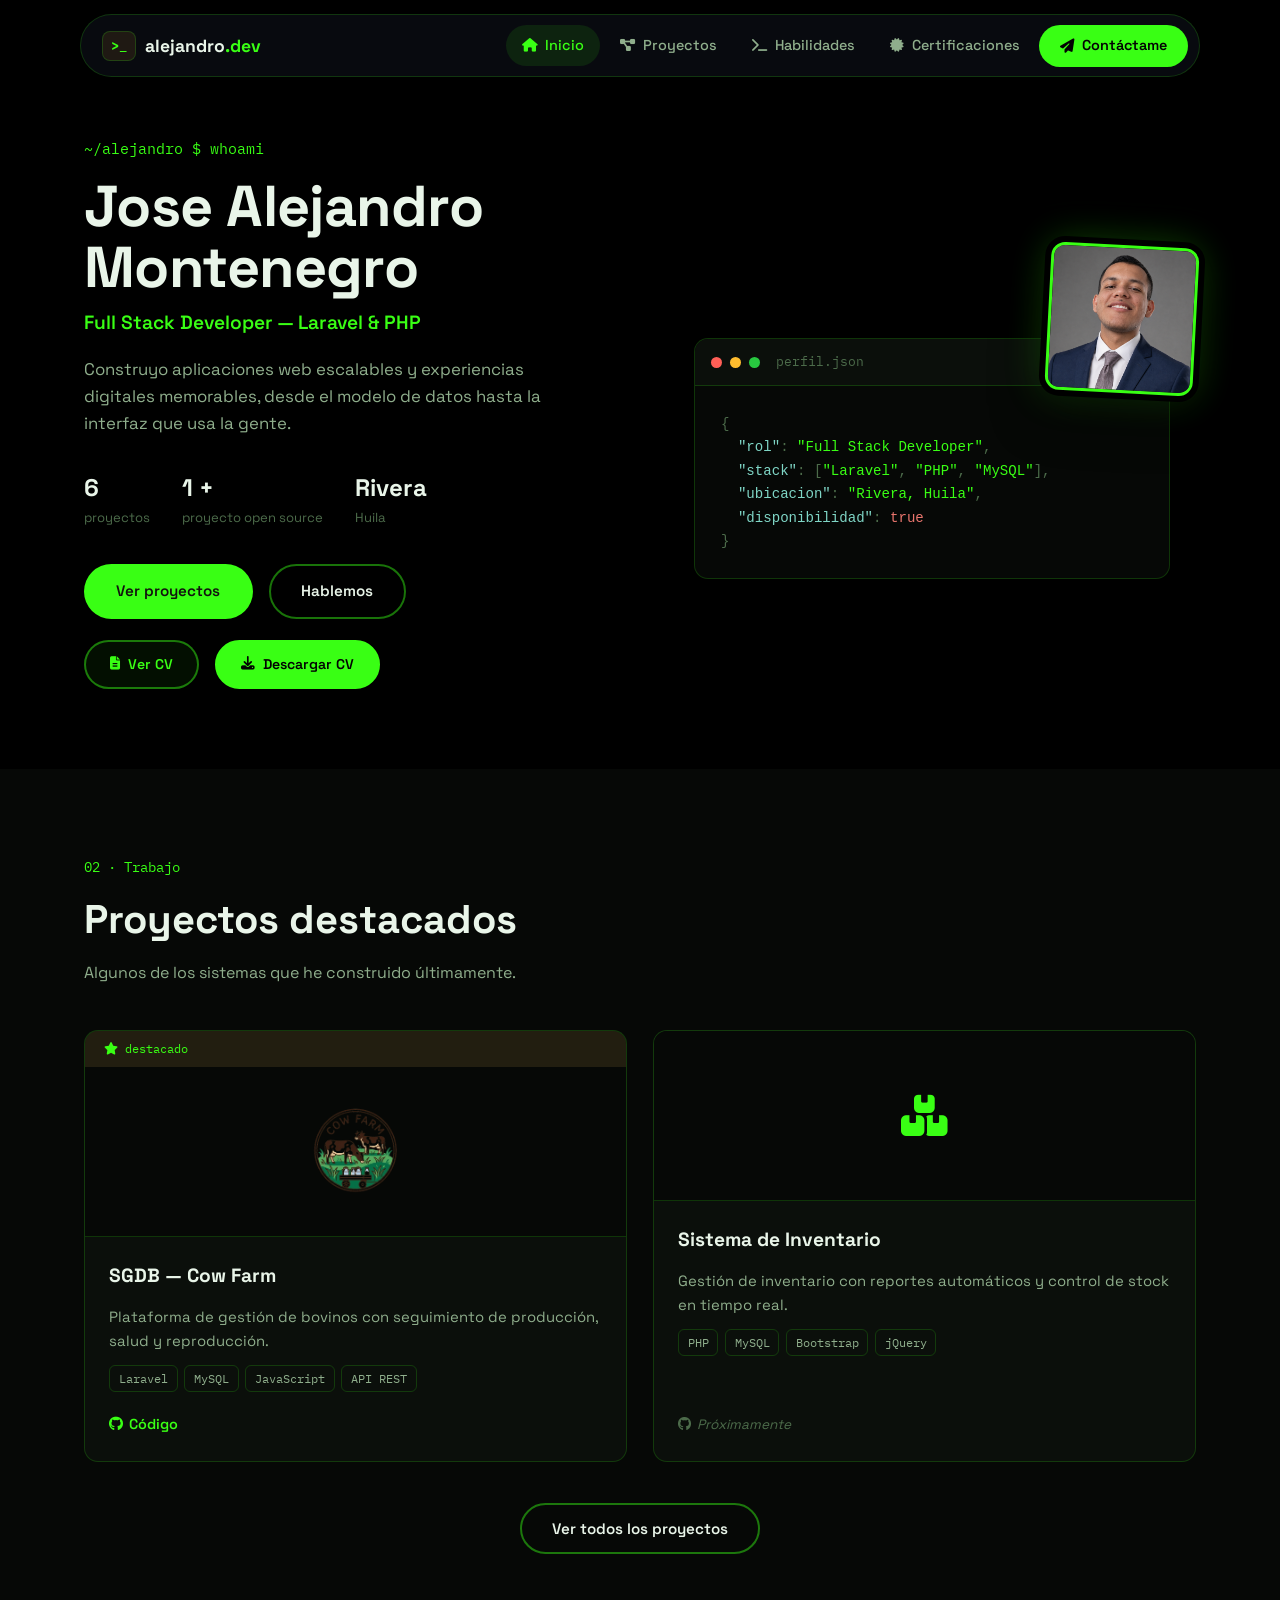
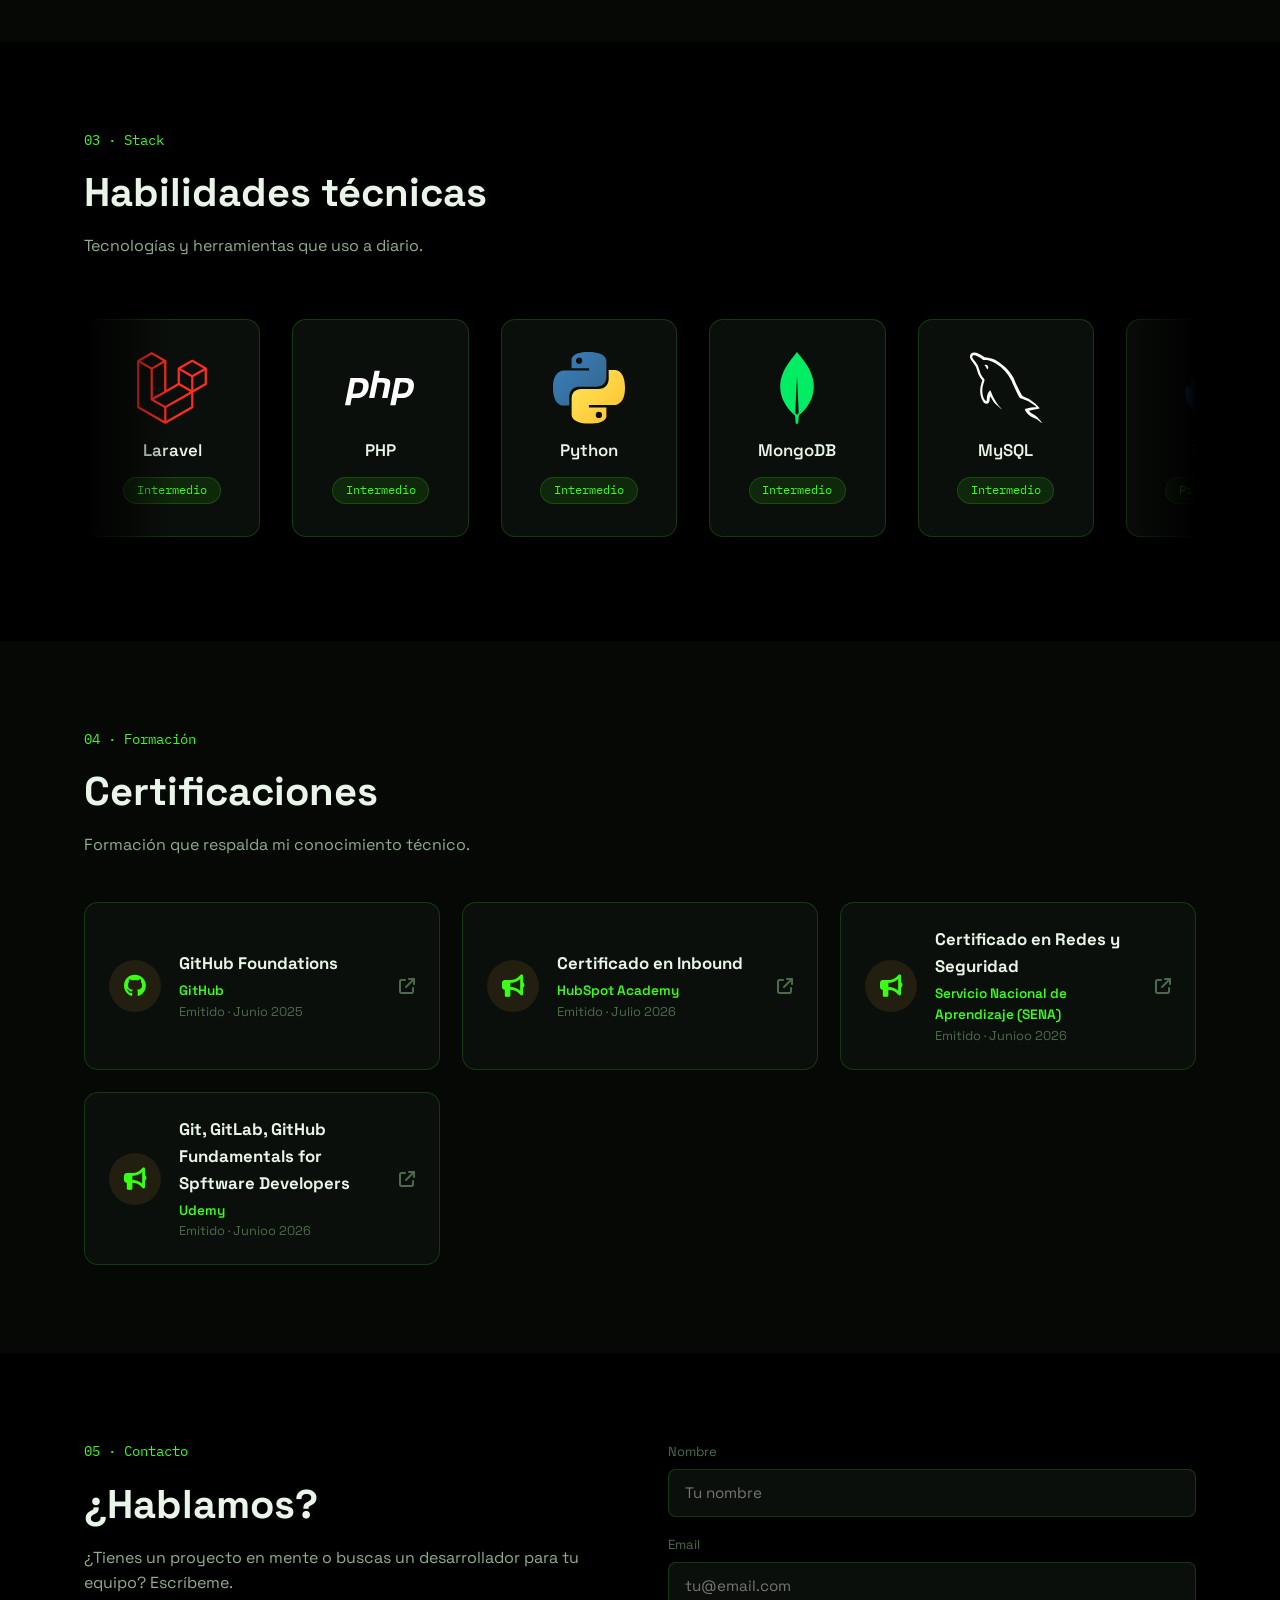
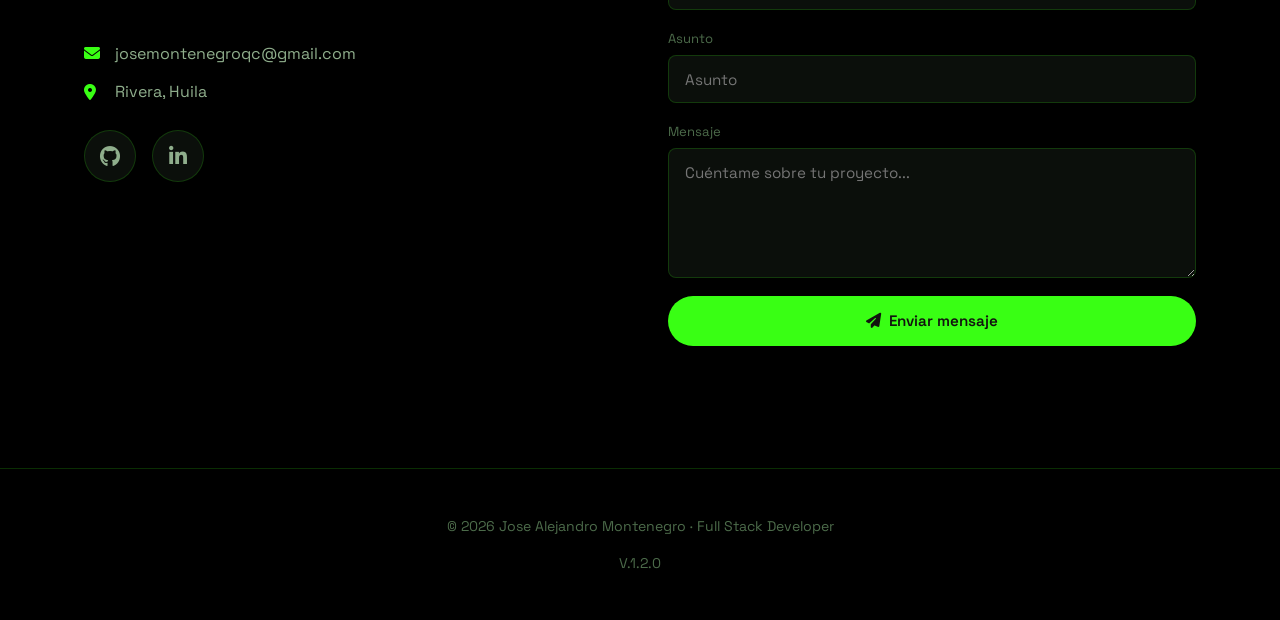
==== index.html @ 602c109e "feat: buttom for CV" ====
<!DOCTYPE html>
<html lang="es" data-theme="dark">
<head>
<meta charset="UTF-8" />
<meta name="viewport" content="width=device-width, initial-scale=1.0" />
<title>Jose Alejandro Montenegro - Full Stack Developer</title>
<meta name="description" content="Portafolio de Jose Alejandro Montenegro, desarrollador Full Stack especializado en Laravel y PHP." />
<link rel="preconnect" href="https://fonts.googleapis.com">
<link rel="preconnect" href="https://fonts.gstatic.com" crossorigin>
<link href="https://fonts.googleapis.com/css2?family=Space+Grotesk:wght@400;500;600;700&family=IBM+Plex+Mono:wght@400;500;600&display=swap" rel="stylesheet">
<link rel="stylesheet" href="https://cdnjs.cloudflare.com/ajax/libs/font-awesome/6.5.0/css/all.min.css" />
<link rel="stylesheet" href="style.css" />
<link rel="icon" type="image/svg+xml" href="data:image/svg+xml,%3Csvg xmlns='http://www.w3.org/2000/svg' width='24' height='24' viewBox='0 0 24 24' fill='none' stroke='%23138636' stroke-width='2' stroke-linecap='round' stroke-linejoin='round' class='icon icon-tabler icons-tabler-outline icon-tabler-terminal-2'%3E%3Cpath stroke='none' d='M0 0h24v24H0z' fill='none'/%3E%3Cpath d='M8 9l3 3l-3 3'/%3E%3Cpath d='M13 15l3 0'/%3E%3Cpath d='M3 6a2 2 0 0 1 2 -2h14a2 2 0 0 1 2 2v12a2 2 0 0 1 -2 2h-14a2 2 0 0 1 -2 -2l0 -12'/%3E%3C/svg%3E">
</head>
<body>

<a class="skip-link" href="#main">Saltar al contenido</a>

<!-- NAVBAR -->
<header class="site-header">
  <nav class="navbar" aria-label="Navegación principal">
    <a href="#hero" class="brand">
      <span class="brand-mark">&gt;_</span>
      <span class="brand-text">alejandro<span class="dot">.dev</span></span>
    </a>

    <ul class="nav-links" id="navLinks">
      <li><a href="#hero" class="nav-link active" data-nav><i class="fas fa-house nav-icon"></i><span>Inicio</span></a></li>
      <li><a href="#proyectos" class="nav-link" data-nav><i class="fas fa-diagram-project nav-icon"></i><span>Proyectos</span></a></li>
      <li><a href="#habilidades" class="nav-link" data-nav><i class="fas fa-terminal nav-icon"></i><span>Habilidades</span></a></li>
      <li><a href="#certificaciones" class="nav-link" data-nav><i class="fas fa-certificate nav-icon"></i><span>Certificaciones</span></a></li>
      <li><a href="#contacto" class="nav-cta" data-nav><i class="fas fa-paper-plane"></i> Contáctame</a></li>
    </ul>

    <button class="menu-toggle" id="menuToggle" aria-label="Abrir menú" aria-expanded="false" aria-controls="mobileMenu">
      <span></span><span></span><span></span>
    </button>
  </nav>
</header>

<div class="mobile-menu-overlay" id="mobileMenuOverlay" hidden></div>

<div class="mobile-menu" id="mobileMenu" hidden>
  <div class="mobile-menu-header">
    <a href="#hero" class="mobile-menu-brand">
      <span class="brand-mark">&gt;_</span>
      <span class="brand-text">alejandro<span class="dot">.dev</span></span>
    </a>
    <button class="mobile-menu-close" id="mobileMenuClose" aria-label="Cerrar menú">
      <i class="fas fa-xmark"></i>
    </button>
  </div>
  <ul>
    <li><a href="#hero" data-nav-mobile><i class="fas fa-house nav-icon"></i><span>Inicio</span></a></li>
    <li><a href="#proyectos" data-nav-mobile><i class="fas fa-diagram-project nav-icon"></i><span>Proyectos</span></a></li>
    <li><a href="#habilidades" data-nav-mobile><i class="fas fa-terminal nav-icon"></i><span>Habilidades</span></a></li>
    <li><a href="#certificaciones" data-nav-mobile><i class="fas fa-certificate nav-icon"></i><span>Certificaciones</span></a></li>
  </ul>
  <a href="#contacto" class="mobile-cta" data-nav-mobile><i class="fas fa-paper-plane"></i> Contáctame</a>
</div>

<main id="main">

  <!-- HERO -->
  <section id="hero" class="hero">
    <div class="container hero-grid">

      <div class="hero-copy">
        <p class="eyebrow">~/alejandro <span class="cursor">$</span> whoami</p>
        <h1>Jose Alejandro<br>Montenegro</h1>
        <p class="role">Full Stack Developer — Laravel &amp; PHP</p>
        <p class="bio">
          Construyo aplicaciones web escalables y experiencias digitales memorables,
          desde el modelo de datos hasta la interfaz que usa la gente.
        </p>

        <ul class="stat-list">
          <li><span class="stat-num">6</span><span class="stat-label">proyectos</span></li>
          <li><span class="stat-num">1 +</span><span class="stat-label">proyecto open source</span></li>
          <li><span class="stat-num">Rivera</span><span class="stat-label">Huila</span></li>
        </ul>

        <div class="hero-actions">
          <a href="#proyectos" class="btn btn-primary">Ver proyectos</a>
          <a href="#contacto" class="btn btn-outline">Hablemos</a>
        </div>

        <div class="cv-actions">
          <a href="Recursos/CV_Jose_Alejandro_Montenegro.docx" target="_blank" rel="noopener noreferrer" class="btn btn-cv">
            <i class="fas fa-file-lines"></i> Ver CV
          </a>
          <a href="Recursos/CV_Jose_Alejandro_Montenegro.pdf" download="Jose-Alejandro-Montenegro-CV.pdf" class="btn btn-cv btn-cv-solid">
            <i class="fas fa-download"></i> Descargar CV
          </a>
        </div>
      </div>

      <div class="hero-panel">
        <div class="hero-photo-card">
          <img src="img/Portafolio.png" alt="Foto de Jose Alejandro Montenegro" onerror="this.parentElement.classList.add('img-fallback')">
        </div>

        <div class="terminal-window">
          <div class="terminal-bar">
            <span class="dot dot-red"></span>
            <span class="dot dot-yellow"></span>
            <span class="dot dot-green"></span>
            <span class="terminal-title">perfil.json</span>
          </div>
          <div class="terminal-body">
            <pre class="terminal-code"><code><span class="tk-punct">{</span>
  <span class="tk-key">"rol"</span><span class="tk-punct">:</span> <span class="tk-str">"Full Stack Developer"</span><span class="tk-punct">,</span>
  <span class="tk-key">"stack"</span><span class="tk-punct">:</span> <span class="tk-punct">[</span><span class="tk-str">"Laravel"</span><span class="tk-punct">,</span> <span class="tk-str">"PHP"</span><span class="tk-punct">,</span> <span class="tk-str">"MySQL"</span><span class="tk-punct">]</span><span class="tk-punct">,</span>
  <span class="tk-key">"ubicacion"</span><span class="tk-punct">:</span> <span class="tk-str">"Rivera, Huila"</span><span class="tk-punct">,</span>
  <span class="tk-key">"disponibilidad"</span><span class="tk-punct">:</span> <span class="tk-bool">true</span>
<span class="tk-punct">}</span></code></pre>
          </div>
        </div>
      </div>

    </div>
  </section>

  <!-- PROYECTOS -->
  <section id="proyectos" class="section section-alt">
    <div class="container">
      <p class="section-eyebrow">02 · Trabajo</p>
      <h2 class="section-title">Proyectos destacados</h2>
      <p class="section-subtitle">Algunos de los sistemas que he construido últimamente.</p>

      <div class="projects-grid" id="projectsGrid">

        <article class="project-card featured">
          <div class="project-file-bar">
            <i class="fas fa-star"></i><span>destacado</span>
          </div>
          <div class="project-thumb">
            <img src="img/Logo_Cow_Farm_SGDB.png" alt="Logo de SGDB Cow Farm" onerror="this.parentElement.classList.add('img-fallback')">
          </div>
          <div class="project-body">
            <h3>SGDB — Cow Farm</h3>
            <p>Plataforma de gestión de bovinos con seguimiento de producción, salud y reproducción.</p>
            <ul class="tag-list">
              <li>Laravel</li><li>MySQL</li><li>JavaScript</li><li>API REST</li>
            </ul>
            <div class="project-links">
              <a href="https://github.com/JAMLizca/Cow-Farm-SGDB" target="_blank" rel="noopener noreferrer">
                <i class="fab fa-github"></i> Código
              </a>
            </div>
          </div>
        </article>

        <article class="project-card">
          <div class="project-thumb project-thumb-icon"><i class="fas fa-boxes-stacked"></i></div>
          <div class="project-body">
            <h3>Sistema de Inventario</h3>
            <p>Gestión de inventario con reportes automáticos y control de stock en tiempo real.</p>
            <ul class="tag-list">
              <li>PHP</li><li>MySQL</li><li>Bootstrap</li><li>jQuery</li>
            </ul>
            <div class="project-links">
              <span class="link-disabled" title="Próximamente"><i class="fab fa-github"></i> Próximamente</span>
            </div>
          </div>
        </article>
      </div>

      <div class="view-more-wrap">
        <button class="btn btn-outline" id="viewMoreBtn" type="button" aria-expanded="false" aria-controls="projectsGrid">
          Ver todos los proyectos
        </button>
      </div>
    </div>
  </section>

  <!-- HABILIDADES -->
  <section id="habilidades" class="section">
    <div class="container">
      <p class="section-eyebrow">03 · Stack</p>
      <h2 class="section-title">Habilidades técnicas</h2>
      <p class="section-subtitle">Tecnologías y herramientas que uso a diario.</p>

      <div class="skills-carousel-wrapper">
        <div class="skills-carousel" id="skillsCarousel">

          <!-- Laravel -->
          <div class="skill-item-large">
            <div class="skill-icon">
              <svg preserveAspectRatio="xMidYMid" viewBox="0 0 256 264"><path d="m255.9 59.6.1 1.1v56.6c0 1.4-.8 2.8-2 3.5l-47.6 27.4v54.2c0 1.4-.7 2.8-2 3.5l-99.1 57-.7.4-.3.1c-.7.2-1.4.2-2.1 0l-.4-.1-.6-.3L2 206c-1.3-.8-2.1-2.2-2.1-3.6V32.7l.1-1.1.2-.4.3-.6.2-.4.4-.5.4-.3c.2 0 .3-.2.5-.3L51.6.6c1.3-.8 2.9-.8 4.1 0L105.3 29c.2 0 .3.2.4.3l.5.3c0 .2.2.4.3.5l.3.4.3.6.1.4.2 1v106l41.2-23.7V60.7c0-.4 0-.7.2-1l.1-.4.3-.7.3-.3.3-.5.5-.3.4-.4 49.6-28.5c1.2-.7 2.8-.7 4 0L254 57l.5.4.4.3.4.5.2.3c.2.2.2.5.3.7l.2.3Zm-8.2 55.3v-47l-17.3 10-24 13.7v47l41.3-23.7Zm-49.5 85v-47l-23.6 13.5-67.2 38.4v47.5l90.8-52.3ZM8.2 39.9V200l90.9 52.3v-47.5l-47.5-26.9-.4-.4c-.2 0-.3-.1-.4-.3l-.4-.4-.3-.4-.2-.5-.2-.5v-.6l-.2-.5V63.6L25.6 49.8l-17.3-10Zm45.5-31L12.4 32.8l41.3 23.7 41.2-23.7L53.7 8.9ZM75 157.3l24-13.8V39.8l-17.3 10-24 13.8v103.6l17.3-10ZM202.3 36.9 161 60.7l41.3 23.8 41.3-23.8-41.3-23.8Zm-4.1 54.7-24-13.8-17.3-10v47l24 13.9 17.3 10v-47Zm-95 106 60.6-34.5 30.2-17.3-41.2-23.8-47.5 27.4L62 174.3l41.2 23.3Z" fill="#FF2D20"/></svg>
            </div>
            <span class="skill-name-large">Laravel</span>
            <span class="skill-level">Intermedio</span>
          </div>

          <!-- PHP -->
          <div class="skill-item-large">
            <div class="skill-icon">
              <svg viewBox="0 -1 100 50"><path fill="#fff" d="M7.579 10.123h14.204c4.169.035 7.19 1.237 9.063 3.604 1.873 2.367 2.491 5.6 1.855 9.699-.247 1.873-.795 3.71-1.643 5.512a16.385 16.385 0 01-3.392 4.876c-1.767 1.837-3.657 3.003-5.671 3.498a26.11 26.11 0 01-6.254.742h-6.36l-2.014 10.07H0l7.579-38.001m6.201 6.042l-3.18 15.9c.212.035.424.053.636.053h.742c3.392.035 6.219-.3 8.48-1.007 2.261-.742 3.781-3.321 4.558-7.738.636-3.71 0-5.848-1.908-6.413-1.873-.565-4.222-.83-7.049-.795-.424.035-.83.053-1.219.053h-1.113l.053-.053M41.093 0h7.314L46.34 10.123h6.572c3.604.071 6.289.813 8.056 2.226 1.802 1.413 2.332 4.099 1.59 8.056l-3.551 17.649h-7.42L54.979 21.2c.353-1.767.247-3.021-.318-3.763s-1.784-1.113-3.657-1.113l-5.883-.053-4.346 21.783h-7.314L41.093 0M70.412 10.123h14.204c4.169.035 7.19 1.237 9.063 3.604 1.873 2.367 2.491 5.6 1.855 9.699-.247 1.873-.795 3.71-1.643 5.512a16.385 16.385 0 01-3.392 4.876c-1.767 1.837-3.657 3.003-5.671 3.498a26.11 26.11 0 01-6.254.742h-6.36L70.2 48.124h-7.367l7.579-38.001m6.201 6.042l-3.18 15.9c.212.035.424.053.636.053h.742c3.392.035 6.219-.3 8.48-1.007 2.261-.742 3.781-3.321 4.558-7.738.636-3.71 0-5.848-1.908-6.413-1.873-.565-4.222-.83-7.049-.795-.424.035-.83.053-1.219.053H76.56l.053-.053"/></svg>
            </div>
            <span class="skill-name-large">PHP</span>
            <span class="skill-level">Intermedio</span>
          </div>

          <!-- Python -->
          <div class="skill-item-large">
            <div class="skill-icon">
              <svg fill="none" viewBox="16 16 32 32"><path fill="url(#python__a)" d="M31.885 16c-8.124 0-7.617 3.523-7.617 3.523l.01 3.65h7.752v1.095H21.197S16 23.678 16 31.876c0 8.196 4.537 7.906 4.537 7.906h2.708v-3.804s-.146-4.537 4.465-4.537h7.688s4.32.07 4.32-4.175v-7.019S40.374 16 31.885 16zm-4.275 2.454a1.394 1.394 0 1 1 0 2.79 1.393 1.393 0 0 1-1.395-1.395c0-.771.624-1.395 1.395-1.395z"/><path fill="url(#python__b)" d="M32.115 47.833c8.124 0 7.617-3.523 7.617-3.523l-.01-3.65H31.97v-1.095h10.832S48 40.155 48 31.958c0-8.197-4.537-7.906-4.537-7.906h-2.708v3.803s.146 4.537-4.465 4.537h-7.688s-4.32-.07-4.32 4.175v7.019s-.656 4.247 7.833 4.247zm4.275-2.454a1.393 1.393 0 0 1-1.395-1.395 1.394 1.394 0 1 1 1.395 1.395z"/><defs><linearGradient id="python__a" x1="19.075" x2="34.898" y1="18.782" y2="34.658" gradientUnits="userSpaceOnUse"><stop stop-color="#387EB8"/><stop offset="1" stop-color="#366994"/></linearGradient><linearGradient id="python__b" x1="28.809" x2="45.803" y1="28.882" y2="45.163" gradientUnits="userSpaceOnUse"><stop stop-color="#FFE052"/><stop offset="1" stop-color="#FFC331"/></linearGradient></defs></svg>
            </div>
            <span class="skill-name-large">Python</span>
            <span class="skill-level">Intermedio</span>
          </div>

          <!-- MongoDB -->
          <div class="skill-item-large">
            <div class="skill-icon">
              <svg fill="none" viewBox="0 0 120 257"><path fill="#00ED64" d="M82.323 28.55C71.537 15.795 62.249 2.84 60.35.15c-.2-.2-.5-.2-.7 0-1.897 2.69-11.185 15.645-21.971 28.4C-54.902 146.238 52.26 225.661 52.26 225.661l.9.597c.798 12.258 2.795 29.896 2.795 29.896h7.99s1.998-17.539 2.797-29.896l.899-.697c.1 0 107.263-79.323 14.68-197.01ZM59.95 223.867s-4.793-4.086-6.092-6.179v-.199l5.793-128.151c0-.4.6-.4.6 0l5.792 128.151v.199c-1.299 2.093-6.093 6.179-6.093 6.179Z"/></svg>
            </div>
            <span class="skill-name-large">MongoDB</span>
            <span class="skill-level">Intermedio</span>
          </div>

          <!-- MySQL -->
          <div class="skill-item-large">
            <div class="skill-icon">
              <svg preserveAspectRatio="xMidYMid" viewBox="0 0 256 252"><path fill="#FFF" d="M236 194c-14 0-25 1-34 5-3 1-7 1-7 4l3 6c2 3 5 8 9 11l11 8 21 10 11 9 6 4-3-6-5-5c-5-7-11-13-18-18-6-3-18-9-20-15h-1l12-3 18-3 8-2v-2l-9-10c-8-8-18-15-28-22l-18-8c-2-1-6-2-7-4l-7-13-15-30-8-20c-18-30-38-48-68-65-6-4-14-5-22-7l-13-1-8-6C34 5 8-9 1 9c-5 11 7 22 11 28l9 13 3 9c3 8 5 17 9 24l6 10c2 2 4 3 5 6-3 4-3 9-4 13-7 20-4 44 5 59 2 4 9 14 18 10 8-3 6-13 8-22l1-4 8 14c5 9 14 18 22 24 4 3 8 8 13 10l-4-4-9-10c-8-10-14-21-20-32l-7-17-3-6c-3 4-7 7-9 12-3 7-3 17-4 26h-1c-6-1-8-7-10-12-5-12-6-32-1-46 1-4 6-15 4-19-1-3-4-5-6-7l-7-12-10-30-9-13c-3-5-7-8-10-14-1-2-2-5 0-7l2-2c2-2 9 0 11 1 6 3 12 5 17 9l8 6h4c6 1 12 0 17 2 9 3 18 7 25 12 23 14 42 35 54 59 3 4 3 8 5 12l12 26c4 8 7 16 12 23 3 4 14 6 18 8l12 4 18 12c2 2 11 7 12 10Z"/><path fill="#FFF" d="m58 43-7 1 6 7 4 9v-1c3-1 4-4 4-8l-2-4-5-4Z"/></svg>
            </div>
            <span class="skill-name-large">MySQL</span>
            <span class="skill-level">Intermedio</span>
          </div>

          <!-- Docker -->
          <div class="skill-item-large">
            <div class="skill-icon">
              <svg viewBox="0 0 24 24" fill="#008fe2"><path d="M13.98 11.08h2.12a.19.19 0 0 0 .19-.19V9.01a.19.19 0 0 0-.19-.19h-2.12a.18.18 0 0 0-.18.18v1.9c0 .1.08.18.18.18m-2.95-5.43h2.12a.19.19 0 0 0 .18-.19V3.57a.19.19 0 0 0-.18-.18h-2.12a.18.18 0 0 0-.19.18v1.9c0 .1.09.18.19.18m0 2.71h2.12a.19.19 0 0 0 .18-.18V6.29a.19.19 0 0 0-.18-.18h-2.12a.18.18 0 0 0-.19.18v1.89c0 .1.09.18.19.18m-2.93 0h2.12a.19.19 0 0 0 .18-.18V6.29a.18.18 0 0 0-.18-.18H8.1a.18.18 0 0 0-.18.18v1.89c0 .1.08.18.18.18m-2.96 0h2.11a.19.19 0 0 0 .19-.18V6.29a.18.18 0 0 0-.19-.18H5.14a.19.19 0 0 0-.19.18v1.89c0 .1.08.18.19.18m5.89 2.72h2.12a.19.19 0 0 0 .18-.19V9.01a.19.19 0 0 0-.18-.19h-2.12a.18.18 0 0 0-.19.18v1.9c0 .1.09.18.19.18m-2.93 0h2.12a.18.18 0 0 0 .18-.19V9.01a.18.18 0 0 0-.18-.19H8.1a.18.18 0 0 0-.18.18v1.9c0 .1.08.18.18.18m-2.96 0h2.11a.18.18 0 0 0 .19-.19V9.01a.18.18 0 0 0-.18-.19H5.14a.19.19 0 0 0-.19.19v1.88c0 .1.08.19.19.19m-2.92 0h2.12a.18.18 0 0 0 .18-.19V9.01a.18.18 0 0 0-.18-.19H2.22a.18.18 0 0 0-.19.18v1.9c0 .1.08.18.19.18m21.54-1.19c-.06-.05-.67-.51-1.95-.51-.34 0-.68.03-1.01.09a3.77 3.77 0 0 0-1.72-2.57l-.34-.2-.23.33a4.6 4.6 0 0 0-.6 1.43c-.24.97-.1 1.88.4 2.66a4.7 4.7 0 0 1-1.75.42H.76a.75.75 0 0 0-.76.75 11.38 11.38 0 0 0 .7 4.06 6.03 6.03 0 0 0 2.4 3.12c1.18.73 3.1 1.14 5.28 1.14.98 0 1.96-.08 2.93-.26a12.25 12.25 0 0 0 3.82-1.4 10.5 10.5 0 0 0 2.61-2.13c1.25-1.42 2-3 2.55-4.4h.23c1.37 0 2.21-.55 2.68-1 .3-.3.55-.66.7-1.06l.1-.28Z"/></svg>
            </div>
            <span class="skill-name-large">Docker</span>
            <span class="skill-level">Principiante</span>
          </div>

          <!-- Git -->
          <div class="skill-item-large">
            <div class="skill-icon">
              <svg preserveAspectRatio="xMidYMid" viewBox="0 0 256 256"><path d="M251.17 116.6 139.4 4.82a16.49 16.49 0 0 0-23.31 0l-23.21 23.2 29.44 29.45a19.57 19.57 0 0 1 24.8 24.96l28.37 28.38a19.61 19.61 0 1 1-11.75 11.06L137.28 95.4v69.64a19.62 19.62 0 1 1-16.13-.57V94.2a19.61 19.61 0 0 1-10.65-25.73L81.46 39.44 4.83 116.08a16.49 16.49 0 0 0 0 23.32L116.6 251.17a16.49 16.49 0 0 0 23.32 0l111.25-111.25a16.5 16.5 0 0 0 0-23.33" fill="#DE4C36"/></svg>
            </div>
            <span class="skill-name-large">Git</span>
            <span class="skill-level">Intermedio</span>
          </div>

          <!-- React -->
          <div class="skill-item-large">
            <div class="skill-icon">
              <svg viewBox="0 0 569 512" xmlns:xlink="http://www.w3.org/1999/xlink"><g fill="none" fill-rule="evenodd"><g transform="translate(-227, -256)" fill="#58C4DC" fill-rule="nonzero"><g transform="translate(227, 256)"><path d="M285.5,201 C255.400481,201 231,225.400481 231,255.5 C231,285.599519 255.400481,310 285.5,310 C315.599519,310 340,285.599519 340,255.5 C340,225.400481 315.599519,201 285.5,201" id="react_dark__Path"/><path d="M568.959856,255.99437 C568.959856,213.207656 529.337802,175.68144 466.251623,150.985214 C467.094645,145.423543 467.85738,139.922107 468.399323,134.521063 C474.631631,73.0415145 459.808523,28.6686204 426.709856,9.5541429 C389.677085,-11.8291748 337.36955,3.69129898 284.479928,46.0162134 C231.590306,3.69129898 179.282771,-11.8291748 142.25,9.5541429 C109.151333,28.6686204 94.3382249,73.0415145 100.560533,134.521063 C101.102476,139.922107 101.845139,145.443621 102.708233,151.02537 C97.4493791,153.033193 92.2908847,155.161486 87.3331099,157.39017 C31.0111824,182.708821 0,217.765415 0,255.99437 C0,298.781084 39.6220545,336.307301 102.708233,361.003527 C101.845139,366.565197 101.102476,372.066633 100.560533,377.467678 C94.3382249,438.947226 109.151333,483.32012 142.25,502.434597 C153.629683,508.887578 166.52439,512.186771 179.603923,511.991836 C210.956328,511.991836 247.567589,495.487529 284.479928,465.972527 C321.372196,495.487529 358.003528,511.991836 389.396077,511.991836 C402.475265,512.183856 415.36922,508.884856 426.75,502.434597 C459.848667,483.32012 474.661775,438.947226 468.439467,377.467678 C467.897524,372.066633 467.134789,366.565197 466.291767,361.003527 C529.377946,336.347457 569,298.761006 569,255.99437 M389.155214,27.1025182 C397.565154,26.899606 405.877839,28.9368502 413.241569,33.0055186 C436.223966,46.2772304 446.540955,82.2775015 441.522965,131.770345 C441.181741,135.143488 440.780302,138.556788 440.298575,141.990165 C414.066922,134.08804 387.205771,128.452154 360.010724,125.144528 C343.525021,103.224055 325.192524,82.7564475 305.214266,63.9661533 C336.586743,39.7116483 366.032313,27.1025182 389.135142,27.1025182 M378.356498,310.205598 C368.204912,327.830733 357.150626,344.919965 345.237759,361.405091 C325.045049,363.479997 304.758818,364.51205 284.459856,364.497299 C264.167589,364.51136 243.888075,363.479308 223.702025,361.405091 C211.820914,344.919381 200.80007,327.83006 190.683646,310.205598 C180.532593,292.629285 171.306974,274.534187 163.044553,255.99437 C171.306974,237.454554 180.532593,219.359455 190.683646,201.783142 C200.784121,184.229367 211.770999,167.201087 223.601665,150.764353 C243.824636,148.63809 264.145559,147.579168 284.479928,147.591877 C304.772146,147.579725 325.051559,148.611772 345.237759,150.68404 C357.109048,167.14607 368.136094,184.201112 378.27621,201.783142 C388.419418,219.363718 397.644825,237.458403 405.915303,255.99437 C397.644825,274.530337 388.419418,292.625022 378.27621,310.205598 M419.724813,290.127366 C426.09516,307.503536 431.324985,325.277083 435.380944,343.334682 C417.779633,348.823635 399.836793,353.149774 381.668372,356.285142 C388.573127,345.871232 395.263781,335.035679 401.740334,323.778483 C408.143291,312.655143 414.144807,301.431411 419.805101,290.207679 M246.363271,390.377981 C258.848032,391.140954 271.593728,391.582675 284.5,391.582675 C297.406272,391.582675 310.232256,391.140954 322.737089,390.377981 C310.880643,404.583418 298.10766,417.997563 284.5,430.534446 C270.921643,417.999548 258.18192,404.585125 246.363271,390.377981 Z M187.311556,356.244986 C169.137286,353.123646 151.187726,348.810918 133.578912,343.334682 C137.618549,325.305649 142.828222,307.559058 149.174827,290.207679 C154.754833,301.431411 160.736278,312.655143 167.239594,323.778483 C173.74291,334.901824 180.467017,345.864539 187.311556,356.285142 M149.174827,221.760984 C142.850954,204.473938 137.654787,186.794745 133.619056,168.834762 C151.18418,163.352378 169.085653,159.013101 187.211197,155.844146 C180.346585,166.224592 173.622478,176.986525 167.139234,188.210257 C160.65599,199.433989 154.734761,210.517173 149.074467,221.760984 M322.616657,121.590681 C310.131896,120.827708 297.3862,120.385987 284.379568,120.385987 C271.479987,120.385987 258.767744,120.787552 246.242839,121.590681 C258.061488,107.383537 270.801211,93.9691137 284.379568,81.4342157 C297.99241,93.9658277 310.765727,107.380324 322.616657,121.590681 Z M401.70019,188.210257 C395.196875,176.939676 388.472767,166.09743 381.527868,155.68352 C399.744224,158.819049 417.734224,163.151949 435.380944,168.654058 C431.331963,186.680673 426.122466,204.426664 419.785029,221.781062 C414.205023,210.55733 408.203506,199.333598 401.720262,188.230335 M127.517179,131.790423 C122.438973,82.3176579 132.816178,46.2973086 155.778503,33.0255968 C163.144699,28.9632474 171.455651,26.9264282 179.864858,27.1225964 C202.967687,27.1225964 232.413257,39.7317265 263.785734,63.9862316 C243.794133,82.7898734 225.448298,103.270812 208.949132,125.204763 C181.761691,128.528025 154.90355,134.14313 128.661281,141.990165 C128.199626,138.556788 127.778115,135.163566 127.456963,131.790423 M98.4529773,182.106474 C101.54406,180.767925 104.695358,179.429376 107.906872,178.090828 C114.220532,204.735668 122.781793,230.7969 133.498624,255.99437 C122.761529,281.241316 114.193296,307.357063 107.8868,334.058539 C56.7434387,313.076786 27.0971497,284.003505 27.0971497,255.99437 C27.0971497,229.450947 53.1907013,202.526037 98.4529773,182.106474 Z M155.778503,478.963143 C132.816178,465.691432 122.438973,429.671082 127.517179,380.198317 C127.838331,376.825174 128.259842,373.431953 128.721497,369.978497 C154.953686,377.878517 181.814655,383.514365 209.009348,386.824134 C225.500295,408.752719 243.832321,429.233234 263.805806,448.042665 C220.069,481.834331 180.105722,492.97775 155.838719,478.963143 M441.502893,380.198317 C446.520883,429.691161 436.203894,465.691432 413.221497,478.963143 C388.974566,493.017906 348.991216,481.834331 305.274481,448.042665 C325.241364,429.232737 343.566681,408.752215 360.050868,386.824134 C387.245915,383.516508 414.107066,377.880622 440.338719,369.978497 C440.820446,373.431953 441.221885,376.825174 441.563109,380.198317 M461.193488,334.018382 C454.869166,307.332523 446.294494,281.231049 435.561592,255.99437 C446.289797,230.744081 454.857778,204.629101 461.173416,177.930202 C512.216417,198.911955 541.942994,227.985236 541.942994,255.99437 C541.942994,284.003505 512.296705,313.076786 461.153344,334.058539" id="react_dark__Shape"/></g></g></g></svg>
            </div>
            <span class="skill-name-large">React</span>
            <span class="skill-level">Intermedio</span>
          </div>

          <!-- GitHub -->
          <div class="skill-item-large">
            <div class="skill-icon">
              <svg viewBox="0 0 1024 1024" fill="none"><path fill-rule="evenodd" clip-rule="evenodd" d="M8 0C3.58 0 0 3.58 0 8C0 11.54 2.29 14.53 5.47 15.59C5.87 15.66 6.02 15.42 6.02 15.21C6.02 15.02 6.01 14.39 6.01 13.72C4 14.09 3.48 13.23 3.32 12.78C3.23 12.55 2.84 11.84 2.5 11.65C2.22 11.5 1.82 11.13 2.49 11.12C3.12 11.11 3.57 11.7 3.72 11.94C4.44 13.15 5.59 12.81 6.05 12.6C6.12 12.08 6.33 11.73 6.56 11.53C4.78 11.33 2.92 10.64 2.92 7.58C2.92 6.71 3.23 5.99 3.74 5.43C3.66 5.23 3.38 4.41 3.82 3.31C3.82 3.31 4.49 3.1 6.02 4.13C6.66 3.95 7.34 3.86 8.02 3.86C8.7 3.86 9.38 3.95 10.02 4.13C11.55 3.09 12.22 3.31 12.22 3.31C12.66 4.41 12.38 5.23 12.3 5.43C12.81 5.99 13.12 6.7 13.12 7.58C13.12 10.65 11.25 11.33 9.47 11.53C9.76 11.78 10.01 12.26 10.01 13.01C10.01 14.08 10 14.94 10 15.21C10 15.42 10.15 15.67 10.55 15.59C13.71 14.53 16 11.53 16 8C16 3.58 12.42 0 8 0Z" transform="scale(64)" fill="#ffff"/></svg>
            </div>
            <span class="skill-name-large">GitHub</span>
            <span class="skill-level">Intermedio</span>
          </div>

          <!-- Vim -->
          <div class="skill-item-large">
            <div class="skill-icon">
              <svg preserveAspectRatio="xMidYMid" viewBox="0 0 256 257"><path d="M128.3 2 1.9 127.9l126.4 126.5L254 127.9 128.3 1.9" fill="#019833"/><path d="M128.3 13.5V3L2.8 127.9h10.7L128.3 13.5" fill="#66FE98"/><path d="M128.3 13.5V3l125.8 125h-11.6L128.3 13.5" fill="#45FE02"/><path d="M128.3 242.8v11.8L2.8 127.9h10.7l114.8 115" fill="#017D17"/><path d="M128.3 242.8v11.8L254 127.9h-11.6L128.3 243" fill="#005D04"/><path d="M65.2 230.6H41l-9.5-9.3V44.5h-7.5l-6.5-6.4V18.3l6.7-7.2h85l7.7 7.6v18.8l-6.3 7.7H104V105l60.5-59.8h-3.4l-7-7.6V17.8l7-6.4h85.8l6.8 6.8V37L65.2 230.6"/><path d="M128.3 256.3 0 128 128.3 0 256 128 128.3 256.2ZM3.9 128l124.4 124.5L252 128 128.3 4 3.9 128Z"/><path d="m108 22.7 3.9-2.4-4-4H26.3L22 20.5v15.7l4.6 4.6 2.2-4.6-2.9-2.9v-11l2.2-2h77.2l2.8 2.4" fill="#FEFEFE"/><path d="M41.5 35.8v184.4l2.5 2.4-2 4-5.5-5.4V40.6l5-4.8" fill="#FEFEFE"/><path d="m28.2 35.8-1.6 5h9.9l5.7-5h-14" fill="gray"/><path d="m166.5 35.9-3.4-2.4v-10l3.6-3.6H242l3 3.9 4-3.2-4.2-4h-81.1l-4 4.1v15.9l4.2 3.8m-65.6 76.4-7.9 19.1 89-89.3-.5-10.8-80.6 81" fill="#FEFEFE"/><path d="m107.9 22.7 4-2.4v15.5l-4.6 4.6h-8.7l-.2 76.4-7.9 19v-100h14.7l2.7-2.2v-11M244.8 22.7l4.3-2.1v14.1L62.4 226.6H42l2-3.8h15.7l185-191.4v-8.7M179 35.8l-4.5 4.6H164l2.6-4.5 12.4-.1" fill="gray"/><path d="m166 19.8-3 2.9v10.6l2.6 2.5H179v10.3L90.5 136v-100h14.7l3-3V22.2l-2.7-2.2H28l-2.5 2.6v11L28 36h13.5v184l2.5 2.6h15.3L244.8 31v-8.4l-2.9-3h-76" fill="#CCC"/><path d="M59.5 223H44l-2.7-2.8V36.4H28l-2.7-2.7V22.5l2.7-2.7h77.5l3 2.3v11l-3.2 3.1H90.8v99l88-89.2V36h-13.3l-2.7-2.6V22.6l3-3H242l3 3v8.7L59.5 222.9Zm-15.3-.6h15.1L244.6 31v-8.2l-2.8-2.8h-75.7l-2.8 2.8v10.4l2.4 2.4h13.5v10.6l-89 90.3V35.7h15l2.8-2.9V22.3l-2.6-2H28.2l-2.4 2.4v10.8l2.4 2.4h13.6V220l2.4 2.4Z" fill="gray"/><path d="m134.6 143.8-.4.2-3.6 3-.2.5-3.6 10c-.1.3 0 .6.2.9l2.7 2.7c.2.2.4.3.6.2h11c.3 0 .5 0 .7-.2l2.9-2.9.2-.4 3-10.5c.1-.3 0-.6-.2-.9l-2.3-2.3a.8.8 0 0 0-.6-.3h-10.4Zm-20.3 28.4c-.3 0-.6.3-.7.6l-1.3 5.4a.8.8 0 0 0 .8 1h6.5l-16.2 46.2a.8.8 0 0 0 .8 1.1h23.5c.4 0 .7-.2.8-.5l1.6-5a.8.8 0 0 0-.8-1H124l16-46.7a.8.8 0 0 0-.8-1.1H114.3Zm74.8.1c-.2 0-.3.2-.5.3l-4.8 5.5H176l-5.2-5.3a.8.8 0 0 0-.6-.3h-18.6c-.3 0-.7.2-.8.5l-1.7 5.2a.8.8 0 0 0 .8 1h5L139.4 225a.8.8 0 0 0 .8 1.1H160c.3 0 .6-.2.7-.5l1.6-4.5a.8.8 0 0 0-.8-1H158l9.9-31.2h17.9L174.5 225a.8.8 0 0 0 .8 1h19c.4 0 .7-.2.8-.5l1.8-4a.8.8 0 0 0-.8-1.2h-3.5l10-31.6h17L208.3 225a.8.8 0 0 0 .8 1h21c.4 0 .7-.2.8-.5l1.7-4.4a.8.8 0 0 0-.8-1.2h-4.1l12.6-41-.1-.8-4-5.3a.8.8 0 0 0-.6-.3h-15c-.3 0-.5 0-.6.3l-4.8 5.1H207l-5-5.3a.8.8 0 0 0-.5-.3H189Z" fill="#CCC"/><path d="M128.4 162.5c.5.5 1.2.8 1.9.8h11c.8 0 1.5-.3 2-.8l3-3c.3-.3.5-.7.6-1.1l3.1-10.6c.3-1 0-2-.7-2.7l-2.4-2.5c-.5-.5-1.2-.8-2-.7h-10.7c-.5.1-1 .3-1.3.6l-3.6 3.1c-.4.4-.6.8-.8 1.2l-3.6 10c-.3 1 0 2.2.7 3l2.8 2.7Zm16.1-16.7 1.6 1.5-2.8 9.7-2.4 2.4h-10.1l-2-2 3.3-9 3-2.6h9.4ZM241.6 177l-3.9-5.3c-.6-.8-1.4-1.2-2.2-1.2h-15c-.8 0-1.5.3-2 .9l-4.2 4.6h-6.6l-4.3-4.7c-.6-.6-1.3-1-2-1h-12.5l-.2.1c-.6.1-1.1.5-1.5 1l-4.3 4.8h-6.1l-4.6-4.8c-.5-.5-1.3-.8-2-.9h-18.6c-1.2 0-2.2.8-2.6 1.9l-1.7 5.1a2.8 2.8 0 0 0 2.6 3.7h2.3l-14.7 43.1a2.8 2.8 0 0 0 2.7 3.7H160c1.1 0 2.2-.7 2.6-1.9l1.5-4.4a2.8 2.8 0 0 0-2.6-3.7h-.8l8.6-27.2h13.8l-10.5 33.6a2.8 2.8 0 0 0 2.7 3.6h19.1c1.1 0 2.1-.7 2.5-1.7l1.8-4.1a2.8 2.8 0 0 0-2.6-3.9h-.8l8.8-27.7h13l-10.7 33.8a2.8 2.8 0 0 0 2.6 3.6h21c1.2 0 2.2-.7 2.6-1.8l1.7-4.5a2.8 2.8 0 0 0-2.6-3.7h-1.5l11.9-38.5c.2-.9 0-1.9-.5-2.6ZM225 221.8h5.2l-.9 2.2h-18.6l11.7-37.4h-21L190 222.3h4.4l-.8 1.8h-16.8l11.6-37.2h-22l-11 35h4.5l-.7 2.2h-17.4l15.8-46.8h-6.1l1-2.8h17.2l5.4 5.6h9.5l5.2-5.8h11l5.2 5.6h10l5-5.4h14l3.2 4.3-13.3 43ZM130.1 218.1a3 3 0 0 0-.8-.1h-2.6l15.1-44.1a2.8 2.8 0 0 0-2.6-3.7H113.9c-1 .3-1.9 1-2.2 2.1l-1.3 5.5a2.8 2.8 0 0 0 2.7 3.4h3.7l-15.2 43.6a2.8 2.8 0 0 0 2.6 3.7h23.5c1.2 0 2.3-.8 2.7-2l1.5-5c.5-1.4-.3-3-1.8-3.4Zm-24.3 6.5 16.5-47.3h-7.8l.8-3.2h22.3L121.2 222h6.6l-.9 2.7h-21.1Z"/></svg>
            </div>
            <span class="skill-name-large">Vim</span>
            <span class="skill-level">Intermedio</span>
          </div>

          <!-- Linux -->
          <div class="skill-item-large">
            <div class="skill-icon">
              <svg viewBox="0 0 24 24" fill="#FFC107"><path d="M12 2c-1.1 0-2 .9-2 2v1.17C7.16 6.08 5 8.79 5 12c0 1.85.72 3.53 1.89 4.79L5.5 19.5l1.5 1 1.28-2.14C9.36 19.09 10.65 19.5 12 19.5s2.64-.41 3.72-1.14L17 20.5l1.5-1-1.39-2.71C18.28 15.53 19 13.85 19 12c0-3.21-2.16-5.92-5-6.83V4c0-1.1-.9-2-2-2m-2 8a1 1 0 0 1 1 1 1 1 0 0 1-1 1 1 1 0 0 1-1-1 1 1 0 0 1 1-1m4 0a1 1 0 0 1 1 1 1 1 0 0 1-1 1 1 1 0 0 1-1-1 1 1 0 0 1 1-1m-6.5 4.5c1 .83 2.24 1.34 3.5 1.46V17a1 1 0 0 1-1-1v-1a1 1 0 0 1 1-1h2a1 1 0 0 1 1 1v1a1 1 0 0 1-1 1v.96c1.26-.12 2.5-.63 3.5-1.46A5.98 5.98 0 0 0 12 17a5.98 5.98 0 0 0-4.5-1.5Z"/></svg>
            </div>
            <span class="skill-name-large">Linux</span>
            <span class="skill-level">Intermedio-Avanzado</span>
          </div>

          <!-- Repetición para scroll infinito -->
          <div class="skill-item-large">
            <div class="skill-icon">
              <svg preserveAspectRatio="xMidYMid" viewBox="0 0 256 264"><path d="m255.9 59.6.1 1.1v56.6c0 1.4-.8 2.8-2 3.5l-47.6 27.4v54.2c0 1.4-.7 2.8-2 3.5l-99.1 57-.7.4-.3.1c-.7.2-1.4.2-2.1 0l-.4-.1-.6-.3L2 206c-1.3-.8-2.1-2.2-2.1-3.6V32.7l.1-1.1.2-.4.3-.6.2-.4.4-.5.4-.3c.2 0 .3-.2.5-.3L51.6.6c1.3-.8 2.9-.8 4.1 0L105.3 29c.2 0 .3.2.4.3l.5.3c0 .2.2.4.3.5l.3.4.3.6.1.4.2 1v106l41.2-23.7V60.7c0-.4 0-.7.2-1l.1-.4.3-.7.3-.3.3-.5.5-.3.4-.4 49.6-28.5c1.2-.7 2.8-.7 4 0L254 57l.5.4.4.3.4.5.2.3c.2.2.2.5.3.7l.2.3Zm-8.2 55.3v-47l-17.3 10-24 13.7v47l41.3-23.7Zm-49.5 85v-47l-23.6 13.5-67.2 38.4v47.5l90.8-52.3ZM8.2 39.9V200l90.9 52.3v-47.5l-47.5-26.9-.4-.4c-.2 0-.3-.1-.4-.3l-.4-.4-.3-.4-.2-.5-.2-.5v-.6l-.2-.5V63.6L25.6 49.8l-17.3-10Zm45.5-31L12.4 32.8l41.3 23.7 41.2-23.7L53.7 8.9ZM75 157.3l24-13.8V39.8l-17.3 10-24 13.8v103.6l17.3-10ZM202.3 36.9 161 60.7l41.3 23.8 41.3-23.8-41.3-23.8Zm-4.1 54.7-24-13.8-17.3-10v47l24 13.9 17.3 10v-47Zm-95 106 60.6-34.5 30.2-17.3-41.2-23.8-47.5 27.4L62 174.3l41.2 23.3Z" fill="#FF2D20"/></svg>
            </div>
            <span class="skill-name-large">Laravel</span>
            <span class="skill-level">Intermedio</span>
          </div>

          <!-- Repetición PHP -->
          <div class="skill-item-large">
            <div class="skill-icon">
              <svg viewBox="0 -1 100 50"><path fill="#fff" d="M7.579 10.123h14.204c4.169.035 7.19 1.237 9.063 3.604 1.873 2.367 2.491 5.6 1.855 9.699-.247 1.873-.795 3.71-1.643 5.512a16.385 16.385 0 01-3.392 4.876c-1.767 1.837-3.657 3.003-5.671 3.498a26.11 26.11 0 01-6.254.742h-6.36l-2.014 10.07H0l7.579-38.001m6.201 6.042l-3.18 15.9c.212.035.424.053.636.053h.742c3.392.035 6.219-.3 8.48-1.007 2.261-.742 3.781-3.321 4.558-7.738.636-3.71 0-5.848-1.908-6.413-1.873-.565-4.222-.83-7.049-.795-.424.035-.83.053-1.219.053h-1.113l.053-.053M41.093 0h7.314L46.34 10.123h6.572c3.604.071 6.289.813 8.056 2.226 1.802 1.413 2.332 4.099 1.59 8.056l-3.551 17.649h-7.42L54.979 21.2c.353-1.767.247-3.021-.318-3.763s-1.784-1.113-3.657-1.113l-5.883-.053-4.346 21.783h-7.314L41.093 0M70.412 10.123h14.204c4.169.035 7.19 1.237 9.063 3.604 1.873 2.367 2.491 5.6 1.855 9.699-.247 1.873-.795 3.71-1.643 5.512a16.385 16.385 0 01-3.392 4.876c-1.767 1.837-3.657 3.003-5.671 3.498a26.11 26.11 0 01-6.254.742h-6.36L70.2 48.124h-7.367l7.579-38.001m6.201 6.042l-3.18 15.9c.212.035.424.053.636.053h.742c3.392.035 6.219-.3 8.48-1.007 2.261-.742 3.781-3.321 4.558-7.738.636-3.71 0-5.848-1.908-6.413-1.873-.565-4.222-.83-7.049-.795-.424.035-.83.053-1.219.053H76.56l.053-.053"/></svg>
            </div>
            <span class="skill-name-large">PHP</span>
            <span class="skill-level">Intermedio</span>
          </div>

          <!-- Repetición Python -->
          <div class="skill-item-large">
            <div class="skill-icon">
              <svg fill="none" viewBox="16 16 32 32"><path fill="url(#python__a2)" d="M31.885 16c-8.124 0-7.617 3.523-7.617 3.523l.01 3.65h7.752v1.095H21.197S16 23.678 16 31.876c0 8.196 4.537 7.906 4.537 7.906h2.708v-3.804s-.146-4.537 4.465-4.537h7.688s4.32.07 4.32-4.175v-7.019S40.374 16 31.885 16zm-4.275 2.454a1.394 1.394 0 1 1 0 2.79 1.393 1.393 0 0 1-1.395-1.395c0-.771.624-1.395 1.395-1.395z"/><path fill="url(#python__b2)" d="M32.115 47.833c8.124 0 7.617-3.523 7.617-3.523l-.01-3.65H31.97v-1.095h10.832S48 40.155 48 31.958c0-8.197-4.537-7.906-4.537-7.906h-2.708v3.803s.146 4.537-4.465 4.537h-7.688s-4.32-.07-4.32 4.175v7.019s-.656 4.247 7.833 4.247zm4.275-2.454a1.393 1.393 0 0 1-1.395-1.395 1.394 1.394 0 1 1 1.395 1.395z"/><defs><linearGradient id="python__a2" x1="19.075" x2="34.898" y1="18.782" y2="34.658" gradientUnits="userSpaceOnUse"><stop stop-color="#387EB8"/><stop offset="1" stop-color="#366994"/></linearGradient><linearGradient id="python__b2" x1="28.809" x2="45.803" y1="28.882" y2="45.163" gradientUnits="userSpaceOnUse"><stop stop-color="#FFE052"/><stop offset="1" stop-color="#FFC331"/></linearGradient></defs></svg>
            </div>
            <span class="skill-name-large">Python</span>
            <span class="skill-level">Intermedio</span>
          </div>

        </div>
      </div>
    </div>
  </section>

  <!-- CERTIFICACIONES -->
  <section id="certificaciones" class="section section-alt">
    <div class="container">
      <p class="section-eyebrow">04 · Formación</p>
      <h2 class="section-title">Certificaciones</h2>
      <p class="section-subtitle">Formación que respalda mi conocimiento técnico.</p>

      <div class="certs-grid">
        <a class="cert-card" href="https://www.credly.com/badges/6b66834c-1a74-4e07-ac6c-4d7de6fb1025/linked_in_profile" target="_blank" rel="noopener noreferrer">
          <div class="cert-icon"><i class="fab fa-github"></i></div>
          <div class="cert-body">
            <h3>GitHub Foundations</h3>
            <p class="cert-issuer">GitHub</p>
            <p class="cert-date">Emitido · Junio 2025</p>
          </div>
          <i class="fas fa-arrow-up-right-from-square cert-go"></i>
        </a>

        <a class="cert-card" href="https://app.hubspot.com/academy/achievements/y5kd686k/es/1/jose-alejandro-montenegro-lizcano/inbound-nuevo" target="_blank" rel="noopener noreferrer">
          <div class="cert-icon"><i class="fas fa-bullhorn"></i></div>
          <div class="cert-body">
            <h3>Certificado en Inbound</h3>
            <p class="cert-issuer">HubSpot Academy</p>
            <p class="cert-date">Emitido · Julio 2026</p>
          </div>
          <i class="fas fa-arrow-up-right-from-square cert-go"></i>
        </a>

         <a class="cert-card" href="#">
          <div class="cert-icon"><i class="fas fa-bullhorn"></i></div>
          <div class="cert-body">
            <h3>Certificado en Redes y Seguridad</h3>
            <p class="cert-issuer">Servicio Nacional de Aprendizaje (SENA)</p>
            <p class="cert-date">Emitido · Junioo 2026</p>
          </div>
          <i class="fas fa-arrow-up-right-from-square cert-go"></i>
        </a>

         <a class="cert-card" href="https://www.udemy.com/certificate/UC-84ca2a08-0891-45fc-b915-3175a019e7f7/">
          <div class="cert-icon"><i class="fas fa-bullhorn"></i></div>
          <div class="cert-body">
            <h3>Git, GitLab, GitHub Fundamentals for Spftware Developers</h3>
            <p class="cert-issuer">Udemy</p>
            <p class="cert-date">Emitido · Junioo 2026</p>
          </div>
          <i class="fas fa-arrow-up-right-from-square cert-go"></i>
        </a>
      </div>
    </div>
  </section>

  <!-- CONTACTO -->
  <section id="contacto" class="section">
    <div class="container contact-grid">
      <div class="contact-info">
        <p class="section-eyebrow">05 · Contacto</p>
        <h2 class="section-title">¿Hablamos?</h2>
        <p class="section-subtitle">
          ¿Tienes un proyecto en mente o buscas un desarrollador para tu equipo? Escríbeme.
        </p>

        <ul class="contact-details">
          <li><i class="fas fa-envelope"></i> josemontenegroqc@gmail.com</li>
          <li><i class="fas fa-map-marker-alt"></i>Rivera, Huila</li>
        </ul>

        <div class="contact-social">
          <a href="https://github.com/JAMLizca" target="_blank" rel="noopener noreferrer" aria-label="GitHub"><i class="fab fa-github"></i></a>
          <a href="https://www.linkedin.com/in/jose-alejandro-montenegro-77485631a" target="_blank" rel="noopener noreferrer" aria-label="LinkedIn"><i class="fab fa-linkedin-in"></i></a>
        </div>
      </div>

      <form class="contact-form" id="contactForm" novalidate>
        <div class="field">
          <label for="name">Nombre</label>
          <input id="name" name="name" type="text" placeholder="Tu nombre" required />
        </div>
        <div class="field">
          <label for="email">Email</label>
          <input id="email" name="email" type="email" placeholder="tu@email.com" required />
        </div>
        <div class="field">
          <label for="subject">Asunto</label>
          <input id="subject" name="subject" type="text" placeholder="Asunto" />
        </div>
        <div class="field">
          <label for="message">Mensaje</label>
          <textarea id="message" name="message" placeholder="Cuéntame sobre tu proyecto..." required></textarea>
        </div>
        <button type="submit" class="btn btn-primary btn-block">
          <i class="fas fa-paper-plane"></i> Enviar mensaje
        </button>
        <p class="form-note" id="formNote" role="status" aria-live="polite"></p>
      </form>
    </div>
  </section>

</main>

<footer class="site-footer">
  <div class="container">
    <p>© <span id="year"></span> Jose Alejandro Montenegro · Full Stack Developer</p>
    <p>V.1.2.0</p>
  </div>
</footer>

<script src="script.js"></script>
</body>
</html>
---- style.css ----
*, *::before, *::after { box-sizing: border-box; }
html { scroll-behavior: smooth; }

:root{
  --bg:            #000000;
  --bg-raised:     #060806;
  --bg-card:       #0B0F0B;
  --bg-card-hover: #101710;

  --accent:        #39FF14;
  --accent-dim:    #1FA80C;
  --accent-glow:   rgba(57,255,20,.32);

  --text:          #E9F5E9;
  --text-muted:    #8FAE8C;
  --text-faint:    #4C6B4A;

  --border:        rgba(57,255,20,.18);
  --border-strong: rgba(57,255,20,.45);

  --radius-s: 8px;
  --radius-m: 14px;
  --radius-l: 22px;

  --font-display: 'Space Grotesk', system-ui, sans-serif;
  --font-mono: 'IBM Plex Mono', 'SFMono-Regular', Menlo, monospace;

  --ease: cubic-bezier(.22,.9,.32,1);
}

@media (prefers-reduced-motion: reduce){
  *{ animation-duration: .001ms !important; animation-iteration-count: 1 !important; transition-duration: .001ms !important; scroll-behavior: auto !important; }
}

body{
  margin:0;
  background: var(--bg);
  color: var(--text);
  font-family: var(--font-display);
  line-height: 1.6;
  -webkit-font-smoothing: antialiased;
}

img{ max-width:100%; display:block; }

a{ color: inherit; text-decoration:none; }

.container{
  max-width: 1160px;
  margin: 0 auto;
  padding: 0 1.5rem;
}

.skip-link{
  position:absolute; left:-999px; top:0;
  background:var(--accent); color:#0B0E14; padding:.75rem 1.25rem;
  border-radius: 0 0 var(--radius-s) 0; z-index:2000; font-weight:600;
}
.skip-link:focus{ left:0; }

:focus-visible{
  outline: 2px solid var(--accent);
  outline-offset: 3px;
  border-radius: 4px;
}

::selection{ background: var(--accent); color:#0B0E14; }

::-webkit-scrollbar{ width:10px; }
::-webkit-scrollbar-track{ background:var(--bg); }
::-webkit-scrollbar-thumb{ background:var(--accent-dim); border-radius:10px; }

/* BUTTONS */
.btn{
  display:inline-flex; align-items:center; justify-content:center; gap:.5rem;
  padding: .85rem 1.9rem;
  border-radius: 50px;
  font-family: var(--font-display);
  font-weight: 600;
  font-size: .95rem;
  border: 2px solid transparent;
  cursor:pointer;
  transition: transform .25s var(--ease), box-shadow .25s var(--ease), background .25s var(--ease), color .25s var(--ease), border-color .25s var(--ease);
}
.btn-primary{
  background: var(--accent);
  color: #12130F;
}
.btn-primary:hover{ transform: translateY(-2px); box-shadow: 0 10px 30px var(--accent-glow); }

.btn-outline{
  background: transparent;
  border-color: var(--border-strong);
  color: var(--text);
}
.btn-outline:hover{
  border-color: var(--accent);
  color: var(--accent);
  transform: translateY(-2px);
}
.btn-block{ width:100%; }

/* CV buttons */
.cv-actions{
  display:flex;
  gap: 1rem;
  flex-wrap: wrap;
  margin-top: 1.3rem;
}
.btn-cv{
  padding: .7rem 1.5rem;
  font-size: .88rem;
  border-radius: 50px;
  border: 2px solid var(--border-strong);
  background: rgba(57,255,20,.06);
  color: var(--accent);
}
.btn-cv i{ font-size: .85rem; }
.btn-cv:hover{
  background: rgba(57,255,20,.12);
  border-color: var(--accent);
  transform: translateY(-2px);
  box-shadow: 0 8px 26px var(--accent-glow);
}
.btn-cv-solid{
  background: var(--accent);
  color: #030303;
  border-color: var(--accent);
}
.btn-cv-solid:hover{
  background: var(--accent-dim);
  border-color: var(--accent-dim);
  box-shadow: 0 10px 32px var(--accent-glow);
}

@media (max-width: 900px){
  .cv-actions{ justify-content:center; }
}

/* HEADER / NAV */
.site-header{
  position: fixed;
  top: 14px; left: 50%; transform: translateX(-50%);
  width: min(1120px, calc(100% - 24px));
  z-index: 1000;
}
.navbar{
  display:flex; align-items:center; justify-content:space-between;
  gap: 1rem;
  background: rgba(11,14,20,.78);
  backdrop-filter: blur(16px);
  border: 1px solid var(--border);
  border-radius: 50px;
  padding: .6rem .7rem .6rem 1.3rem;
  box-shadow: 0 16px 40px rgba(0,0,0,.35);
}

.brand{ display:flex; align-items:center; gap:.6rem; font-weight:700; font-size:1.1rem; }
.brand-mark{
  font-family: var(--font-mono);
  color: var(--accent);
  background: rgba(232,163,61,.1);
  border: 1px solid var(--border);
  padding: .2rem .5rem;
  border-radius: 8px;
  font-size: .85rem;
}
.brand-text .dot{ color: var(--accent); }

.nav-links{
  display:flex; align-items:center; gap:.2rem;
  list-style:none; margin:0; padding:0;
}
.nav-link{
  display:flex; align-items:center; gap:.5rem;
  padding: .55rem 1rem;
  border-radius: 50px;
  font-size: .9rem;
  color: var(--text-muted);
  font-weight:500;
  transition: color .2s ease, background .2s ease;
}
.nav-link:hover{ color: var(--text); background: rgba(255,255,255,.04); }
.nav-link.active{ color: var(--accent); background: rgba(57,255,20,.1); }
.nav-icon{ font-size: .85rem; }

.nav-cta{
  display:flex; align-items:center; gap:.5rem;
  background: var(--accent);
  color: #030303;
  padding: .6rem 1.3rem;
  border-radius: 50px;
  font-weight: 600;
  font-size: .9rem;
  transition: transform .2s ease, box-shadow .2s ease;
}
.nav-cta:hover{ transform: translateY(-2px); box-shadow: 0 8px 24px var(--accent-glow); }

.menu-toggle{
  display:none;
  width: 42px; height: 42px;
  border-radius: 50%;
  border: 1px solid var(--border);
  background: transparent;
  cursor:pointer;
  flex-direction:column; align-items:center; justify-content:center; gap:4px;
}
.menu-toggle span{
  width:18px; height:2px; background: var(--text); border-radius:2px;
  transition: transform .25s ease, opacity .25s ease;
}
.menu-toggle[aria-expanded="true"] span:nth-child(1){ transform: translateY(6px) rotate(45deg); }
.menu-toggle[aria-expanded="true"] span:nth-child(2){ opacity:0; }
.menu-toggle[aria-expanded="true"] span:nth-child(3){ transform: translateY(-6px) rotate(-45deg); }

.mobile-menu-overlay{
  position: fixed; inset: 0;
  background: rgba(0,0,0,.75);
  backdrop-filter: blur(6px);
  z-index: 1400;
}

.mobile-menu{
  position: fixed;
  top: 0; left: 0;
  width: 100%; height: 100vh;
  background: var(--bg);
  z-index: 1500;
  overflow-y: auto;
  padding-bottom: 2rem;
  animation: menuIn .3s var(--ease);
}
@keyframes menuIn{ from{ transform: translateY(-8%); opacity:0; } to{ transform: translateY(0); opacity:1; } }

.mobile-menu-header{
  display:flex; align-items:center; justify-content:space-between;
  padding: 1.6rem 1.6rem 1.2rem;
  border-bottom: 1px solid var(--border);
}
.mobile-menu-brand{ display:flex; align-items:center; gap:.6rem; font-weight:700; font-size:1.1rem; }

.mobile-menu-close{
  width: 44px; height: 44px;
  border-radius: 50%;
  border: 1px solid var(--border);
  background: var(--bg-card);
  color: var(--text);
  font-size: 1.1rem;
  display:flex; align-items:center; justify-content:center;
  cursor:pointer;
  transition: all .25s ease;
}
.mobile-menu-close:hover{ background: var(--accent); color:#030303; transform: rotate(90deg); }

.mobile-menu ul{ list-style:none; margin:0; padding: 1.5rem; display:flex; flex-direction:column; gap:.7rem; }
.mobile-menu ul a{
  display:flex; align-items:center; gap:.9rem;
  padding: 1.1rem 1.2rem; border-radius: 16px;
  background: var(--bg-card);
  border: 1px solid var(--border);
  color: var(--text-muted); font-weight:500; font-size:1.05rem;
  transition: all .25s ease;
}
.mobile-menu ul a .nav-icon{ font-size: 1rem; width: 20px; text-align:center; }
.mobile-menu ul a:hover, .mobile-menu ul a.active{
  background: rgba(57,255,20,.1); color: var(--accent); border-color: var(--border-strong); transform: translateX(6px);
}

.mobile-menu .mobile-cta{
  display:flex; align-items:center; justify-content:center; gap:.6rem;
  margin: 0 1.5rem;
  background: var(--accent);
  color: #030303;
  padding: 1.1rem;
  border-radius: 16px;
  font-weight: 700;
  font-size: 1.05rem;
}

@media (max-width: 860px){
  .nav-links{ display:none; }
  .menu-toggle{ display:flex; }
}

/*  HERO */
.hero{ padding: 8.5rem 0 5rem; }

.hero-grid{
  display:grid;
  grid-template-columns: 1.05fr .95fr;
  gap: 3.5rem;
  align-items:center;
}

.eyebrow{
  font-family: var(--font-mono);
  color: var(--accent);
  font-size: .95rem;
  margin: 0 0 1rem;
}
.cursor{ animation: blink 1.1s steps(1) infinite; }
@keyframes blink{ 50%{ opacity:0; } }

.hero-copy h1{
  font-size: clamp(2.4rem, 5vw, 3.6rem);
  line-height: 1.06;
  margin: 0 0 .6rem;
  font-weight: 700;
  letter-spacing: -.01em;
}

.role{
  font-size: 1.2rem;
  color: var(--accent);
  font-weight: 600;
  margin: 0 0 1.1rem;
}

.bio{
  color: var(--text-muted);
  max-width: 46ch;
  margin: 0 0 2rem;
  font-size: 1.05rem;
}

.stat-list{
  display:flex; gap: 2rem; flex-wrap:wrap;
  list-style:none; padding:0; margin: 0 0 2.2rem;
}
.stat-list li{ display:flex; flex-direction:column; }
.stat-num{ font-size:1.5rem; font-weight:700; color: var(--text); }
.stat-label{ font-size:.82rem; color: var(--text-faint); }

.hero-actions{ display:flex; gap:1rem; flex-wrap:wrap; }

.hero-panel{
  position: relative;
  padding-top: 2.6rem;
  padding-right: 1.6rem;
}

.hero-photo-card{
  position: absolute;
  top: 0;
  right: 0;
  width: 148px;
  height: 148px;
  border-radius: var(--radius-m);
  overflow: hidden;
  border: 3px solid var(--accent);
  box-shadow: 0 0 0 6px var(--bg), 0 20px 50px rgba(0,0,0,.55), 0 0 40px var(--accent-glow);
  transform: rotate(3deg);
  z-index: 3;
  background: var(--bg-card);
  transition: transform .3s var(--ease);
}
.hero-photo-card:hover{ transform: rotate(0deg) scale(1.04); }
.hero-photo-card img{ width:100%; height:100%; object-fit: cover; display:block; }
.hero-photo-card.img-fallback{
  display:flex; align-items:center; justify-content:center;
  background: linear-gradient(135deg, var(--accent), var(--accent-dim));
}
.hero-photo-card.img-fallback::before{
  content: "\f007";
  font-family: "Font Awesome 6 Free";
  font-weight: 900;
  font-size: 2.8rem;
  color: #030303;
}

.terminal-window{
  background: var(--bg-raised);
  border: 1px solid var(--border);
  border-radius: var(--radius-m);
  overflow:hidden;
  box-shadow: 0 30px 70px rgba(0,0,0,.45);
  margin-top: 3.2rem;
}
.terminal-bar{
  display:flex; align-items:center; gap:.5rem;
  padding: .8rem 1rem;
  background: var(--bg-card);
  border-bottom: 1px solid var(--border);
}
.terminal-bar .dot{ width:11px; height:11px; border-radius:50%; }
.dot-red{ background:#FF5F57; }
.dot-yellow{ background:#FEBC2E; }
.dot-green{ background:#28C840; }
.terminal-title{
  margin-left: .5rem;
  font-family: var(--font-mono);
  font-size: .8rem;
  color: var(--text-faint);
}

.terminal-body{ padding: 1.6rem; }

.terminal-code{
  margin:0;
  font-family: var(--font-mono);
  font-size: .88rem;
  color: var(--text-muted);
  overflow-x:auto;
  white-space:pre;
}
.tk-key{ color:#7FD6C6; }
.tk-str{ color: var(--accent); }
.tk-punct{ color: var(--text-faint); }
.tk-bool{ color:#E8756D; }

@media (max-width: 900px){
  .hero-grid{ grid-template-columns: 1fr; text-align:center; }
  .bio{ margin-left:auto; margin-right:auto; }
  .stat-list, .hero-actions{ justify-content:center; }
  .hero{ padding-top: 7rem; }
  .hero-panel{ padding-top: 0; padding-right: 0; max-width: 420px; margin: 0 auto; }
  .hero-photo-card{
    position: static;
    margin: 0 auto -2.6rem;
    transform: none;
  }
  .hero-photo-card:hover{ transform: scale(1.04); }
  .terminal-window{ margin-top: 0; padding-top: 2.6rem; }
}

/* SECTIONS - shared */
.section{ padding: 5.5rem 0; }
.section-alt{ background: var(--bg-raised); }

.section-eyebrow{
  font-family: var(--font-mono);
  color: var(--accent);
  font-size: .85rem;
  margin: 0 0 .6rem;
}
.section-title{
  font-size: clamp(1.8rem, 3.4vw, 2.5rem);
  margin: 0 0 .5rem;
  font-weight:700;
}
.section-subtitle{
  color: var(--text-muted);
  margin: 0 0 2.8rem;
  max-width: 56ch;
}

/* PROJECTS  */
.projects-grid{
  display:grid;
  grid-template-columns: repeat(auto-fit, minmax(300px, 1fr));
  gap: 1.6rem;
}

.project-card{
  background: var(--bg-card);
  border: 1px solid var(--border);
  border-radius: var(--radius-m);
  overflow:hidden;
  display:flex; flex-direction:column;
  transition: transform .3s var(--ease), border-color .3s var(--ease), box-shadow .3s var(--ease);
}
.project-card:hover{
  transform: translateY(-6px);
  border-color: var(--border-strong);
  box-shadow: 0 20px 50px rgba(0,0,0,.35);
  background: var(--bg-card-hover);
}

.project-file-bar{
  display:flex; align-items:center; gap:.4rem;
  padding: .5rem 1.2rem;
  background: rgba(232,163,61,.1);
  color: var(--accent);
  font-family: var(--font-mono);
  font-size: .78rem;
}

.project-thumb{
  height: 170px;
  display:flex; align-items:center; justify-content:center;
  background: var(--bg-raised);
  border-bottom: 1px solid var(--border);
}
.project-thumb img{ max-height: 100px; max-width: 60%; object-fit:contain; }
.project-thumb-icon{ font-size: 2.6rem; color: var(--accent); }
.project-thumb.img-fallback::before{ content:"\f542"; font-family:"Font Awesome 6 Free"; font-weight:900; font-size:2.4rem; color:var(--accent); }

.project-body{ padding: 1.5rem; display:flex; flex-direction:column; gap:.8rem; flex:1; }
.project-body h3{ margin:0; font-size:1.2rem; }
.project-body p{ margin:0; color: var(--text-muted); font-size: .93rem; }

.tag-list{
  list-style:none; margin:0; padding:0;
  display:flex; flex-wrap:wrap; gap:.4rem;
}
.tag-list li{
  font-family: var(--font-mono);
  font-size: .72rem;
  color: var(--text-muted);
  border: 1px solid var(--border);
  border-radius: 6px;
  padding: .2rem .55rem;
}

.project-links{ margin-top:auto; padding-top:.4rem; }
.project-links a{
  display:inline-flex; align-items:center; gap:.4rem;
  color: var(--accent); font-weight:600; font-size:.9rem;
  transition: transform .2s ease;
}
.project-links a:hover{ transform: translateX(4px); }
.link-disabled{
  display:inline-flex; align-items:center; gap:.4rem;
  color: var(--text-faint); font-size:.85rem; font-style:italic;
}

.view-more-wrap{ text-align:center; margin-top: 2.6rem; }

/* SKILLS */
.skills-carousel-wrapper{
  width: 100%;
  overflow: hidden;
  position: relative;
  padding: 1rem 0;
}

.skills-carousel{
  display:flex;
  gap: 2rem;
  width: max-content;
  animation: scrollSkills 30s linear infinite;
}
.skills-carousel:hover{ animation-play-state: paused; }

@keyframes scrollSkills{
  0%{ transform: translateX(0); }
  100%{ transform: translateX(-50%); }
}

.skill-item-large{
  background: var(--bg-card);
  border: 1px solid var(--border);
  border-radius: var(--radius-m);
  padding: 2rem 2.4rem;
  min-width: 170px;
  flex-shrink: 0;
  display:flex; flex-direction:column; align-items:center; gap:.8rem;
  transition: transform .3s var(--ease), border-color .3s var(--ease), box-shadow .3s var(--ease), background .3s var(--ease);
}
.skill-item-large:hover{
  transform: translateY(-8px) scale(1.04);
  border-color: var(--border-strong);
  box-shadow: 0 20px 50px rgba(0,0,0,.4);
  background: var(--bg-card-hover);
}

.skill-icon{
  width: 72px; height: 72px;
  display:flex; align-items:center; justify-content:center;
}
.skill-icon svg{ width: 100%; height: 100%; max-width: 72px; max-height: 72px; }

.skill-name-large{ font-size: 1.05rem; font-weight: 600; color: var(--text); }

.skill-level{
  font-family: var(--font-mono);
  font-size: .72rem;
  color: var(--accent);
  background: rgba(57,255,20,.1);
  border: 1px solid var(--border);
  padding: .2rem .8rem;
  border-radius: 50px;
}

.skills-carousel-wrapper::before,
.skills-carousel-wrapper::after{
  content:'';
  position:absolute; top:0; width:90px; height:100%; z-index:2; pointer-events:none;
}
.skills-carousel-wrapper::before{ left:0; background: linear-gradient(to right, var(--bg), transparent); }
.skills-carousel-wrapper::after{ right:0; background: linear-gradient(to left, var(--bg), transparent); }

@media (max-width: 720px){
  .skill-item-large{ min-width: 140px; padding: 1.5rem; }
  .skill-icon, .skill-icon svg{ width: 56px; height: 56px; }
  .skills-carousel-wrapper::before, .skills-carousel-wrapper::after{ width: 50px; }
}

/* CERTIFICATIONS */
.certs-grid{
  display:grid;
  grid-template-columns: repeat(auto-fit, minmax(280px, 1fr));
  gap: 1.4rem;
}
.cert-card{
  display:flex; align-items:center; gap: 1.1rem;
  background: var(--bg-card);
  border: 1px solid var(--border);
  border-radius: var(--radius-m);
  padding: 1.4rem 1.5rem;
  transition: transform .25s var(--ease), border-color .25s var(--ease), box-shadow .25s var(--ease);
}
.cert-card:hover{
  transform: translateY(-5px);
  border-color: var(--border-strong);
  box-shadow: 0 16px 40px rgba(0,0,0,.35);
}
.cert-icon{
  width: 52px; height:52px; flex-shrink:0;
  display:flex; align-items:center; justify-content:center;
  background: rgba(232,163,61,.1);
  border-radius: 50%;
  color: var(--accent);
  font-size: 1.4rem;
}
.cert-body{ flex:1; }
.cert-body h3{ margin:0 0 .2rem; font-size:1.05rem; }
.cert-issuer{ margin:0; color:var(--accent); font-size:.85rem; font-weight:600; }
.cert-date{ margin:0; color:var(--text-faint); font-size:.8rem; }
.cert-go{ color: var(--text-faint); transition: transform .2s ease, color .2s ease; }
.cert-card:hover .cert-go{ color: var(--accent); transform: translate(3px,-3px); }

/* CONTACT */
.contact-grid{
  display:grid;
  grid-template-columns: 1fr 1fr;
  gap: 3.5rem;
  align-items:start;
}
.contact-details{ list-style:none; margin: 1.6rem 0; padding:0; display:flex; flex-direction:column; gap:.8rem; }
.contact-details li{ display:flex; align-items:center; gap:.8rem; color: var(--text-muted); }
.contact-details i{ color: var(--accent); width:18px; }

.contact-social{ display:flex; gap:1rem; }
.contact-social a{
  width:52px; height:52px; border-radius:50%;
  display:flex; align-items:center; justify-content:center;
  background: var(--bg-card);
  border: 1px solid var(--border);
  font-size: 1.3rem;
  color: var(--text-muted);
  transition: all .25s var(--ease);
}
.contact-social a:hover{ background: var(--accent); color:#12130F; transform: translateY(-4px); }

.contact-form{ display:flex; flex-direction:column; gap:1.1rem; }
.field{ display:flex; flex-direction:column; gap:.4rem; }
.field label{ font-size:.82rem; color: var(--text-faint); }
.field input, .field textarea{
  background: var(--bg-card);
  border: 1px solid var(--border);
  border-radius: var(--radius-s);
  padding: .85rem 1rem;
  color: var(--text);
  font-family: var(--font-display);
  font-size: .95rem;
  transition: border-color .2s ease, box-shadow .2s ease;
}
.field input:focus, .field textarea:focus{
  outline:none; border-color: var(--accent); box-shadow: 0 0 0 3px var(--accent-glow);
}
.field textarea{ min-height: 130px; resize: vertical; }
.form-note{ min-height: 1.2em; font-size:.85rem; color: var(--accent); margin:0; }

@media (max-width: 860px){
  .contact-grid{ grid-template-columns: 1fr; gap: 2.5rem; }
}

/* FOOTER */
.site-footer{
  border-top: 1px solid var(--border);
  padding: 2rem 0;
  text-align:center;
  color: var(--text-faint);
  font-size: .88rem;
}
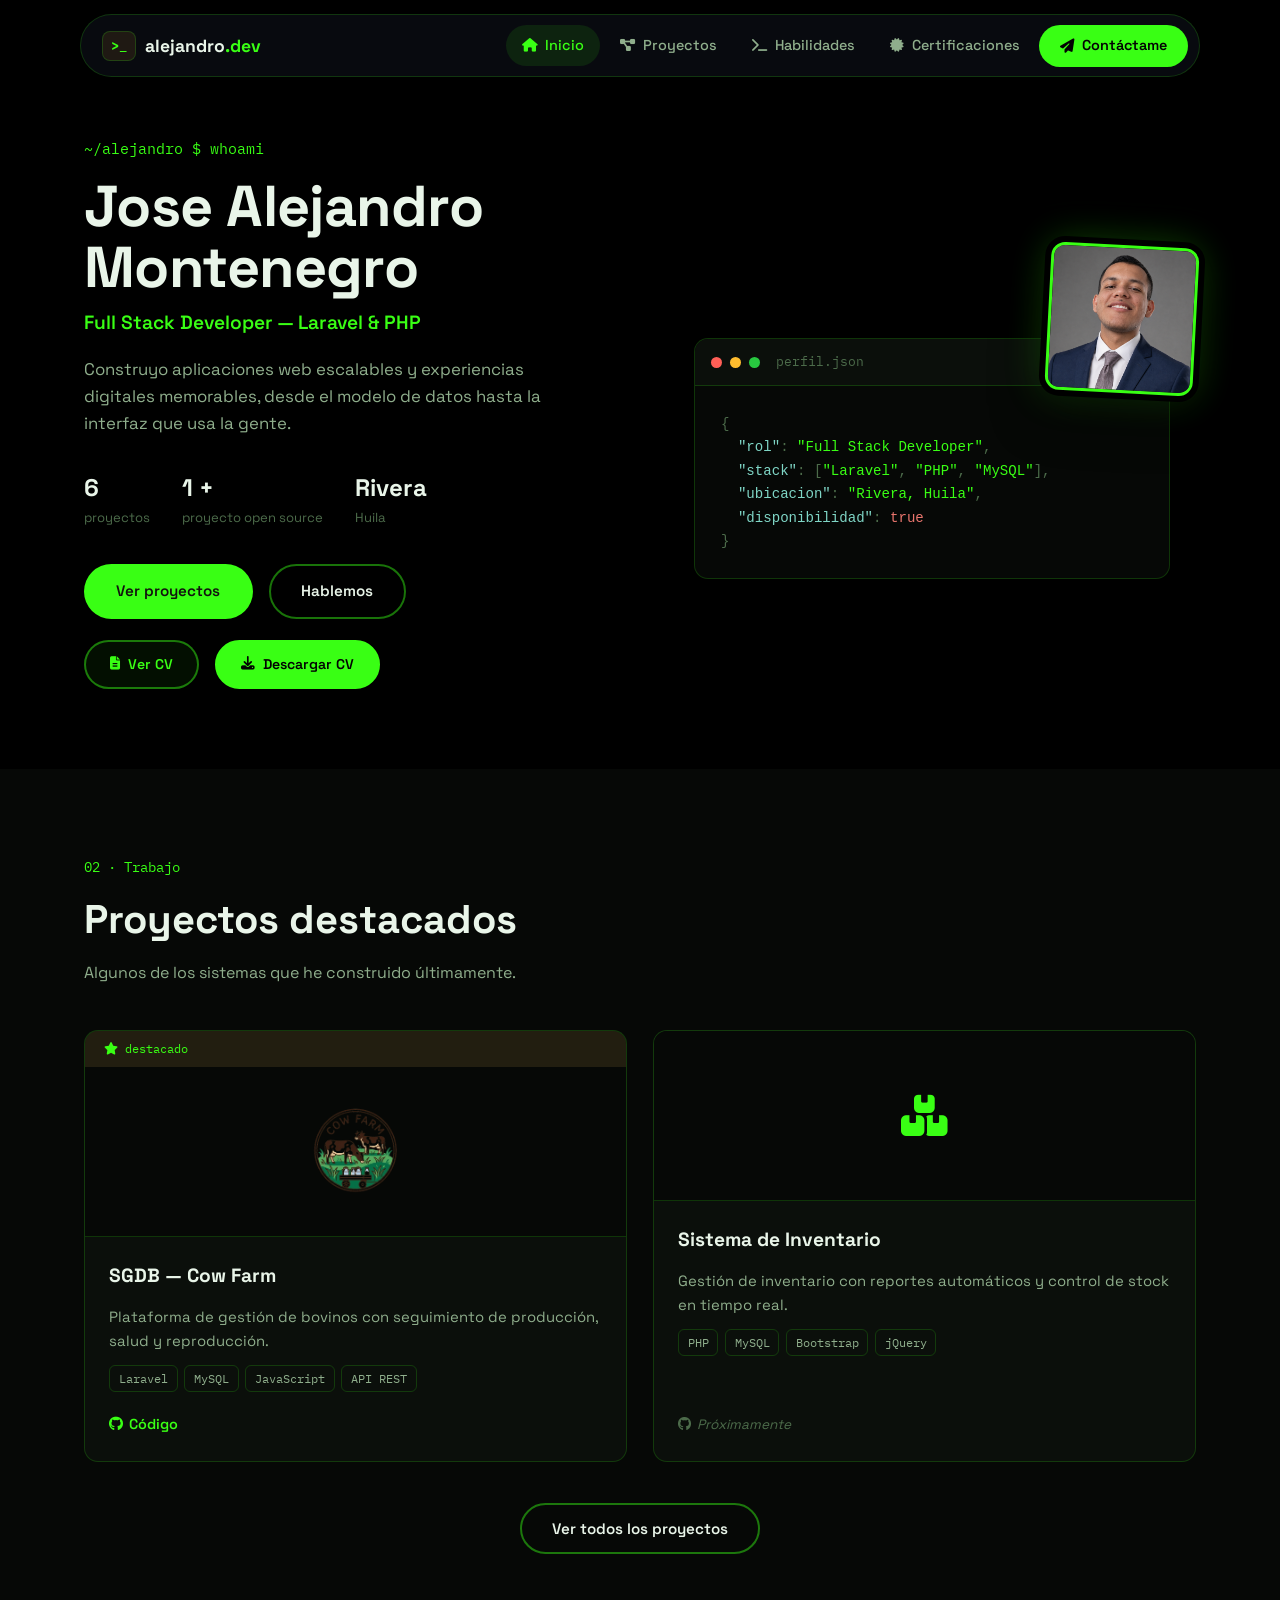
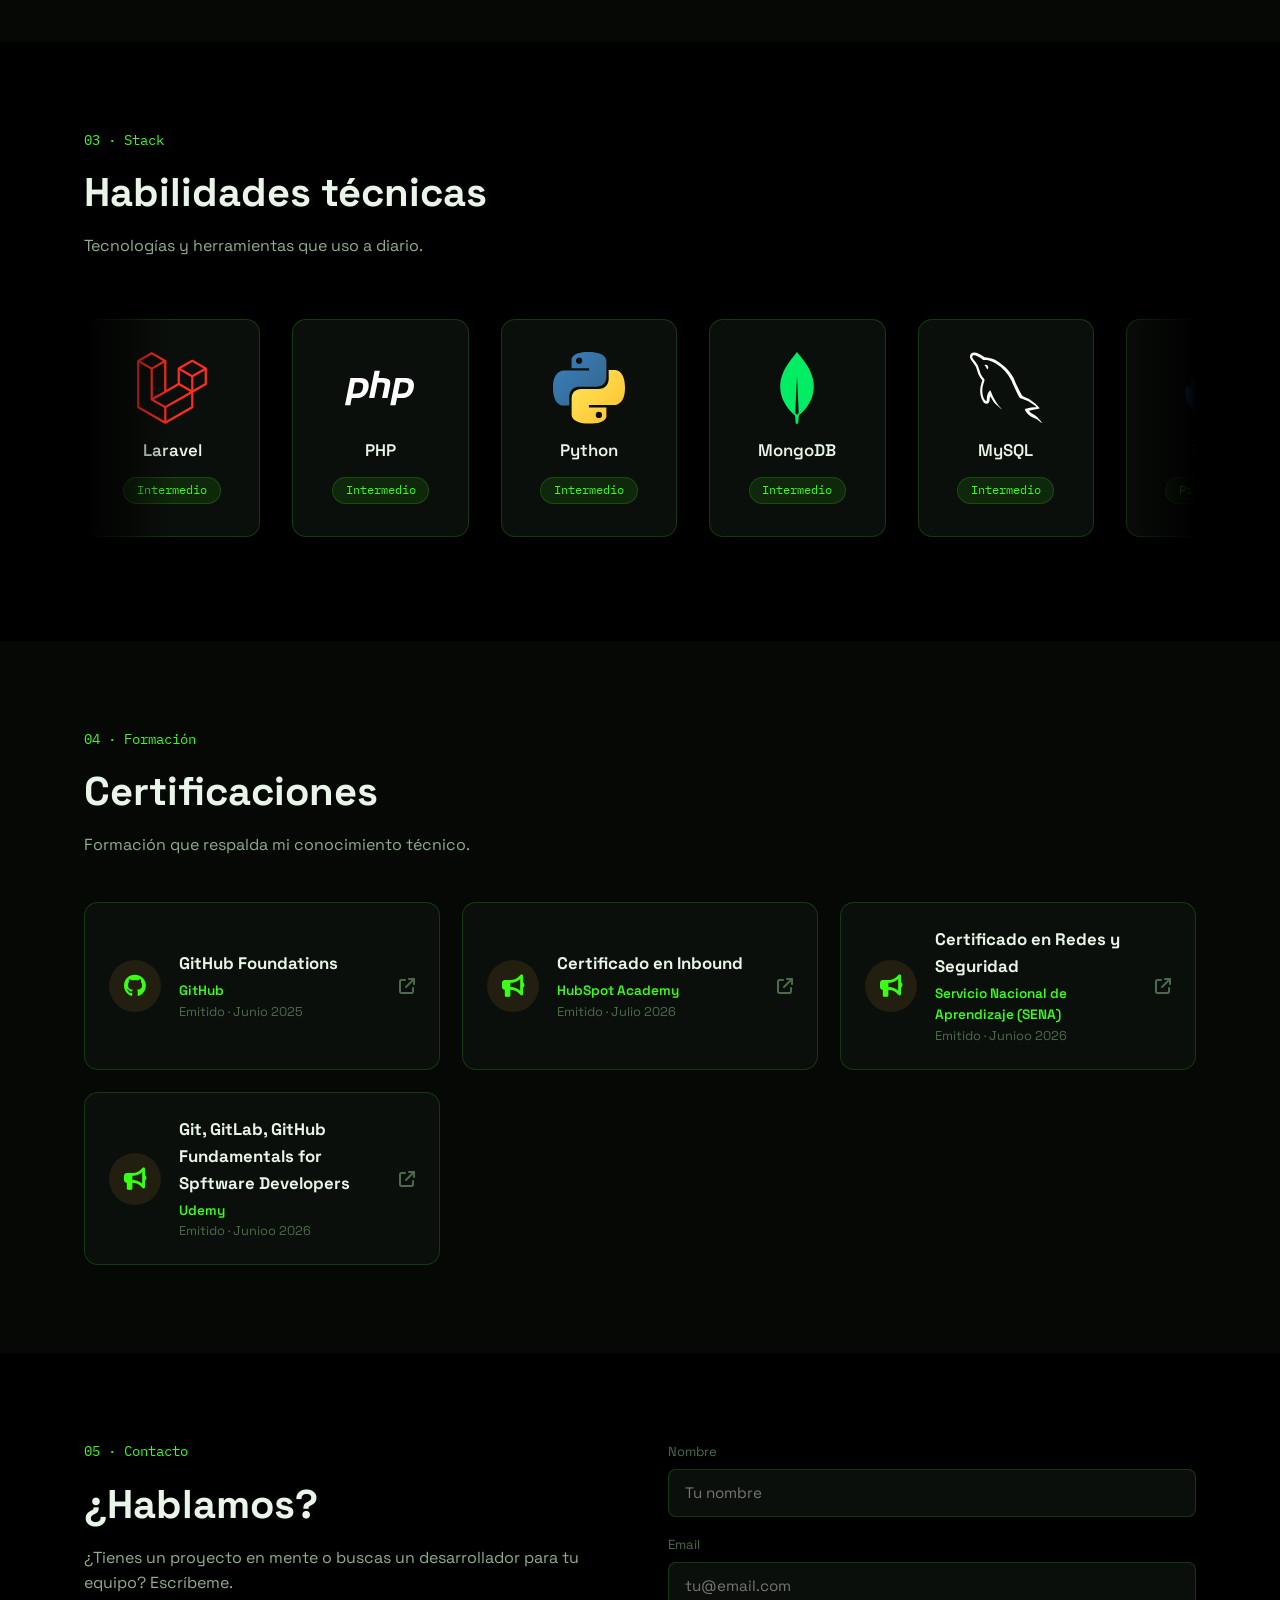
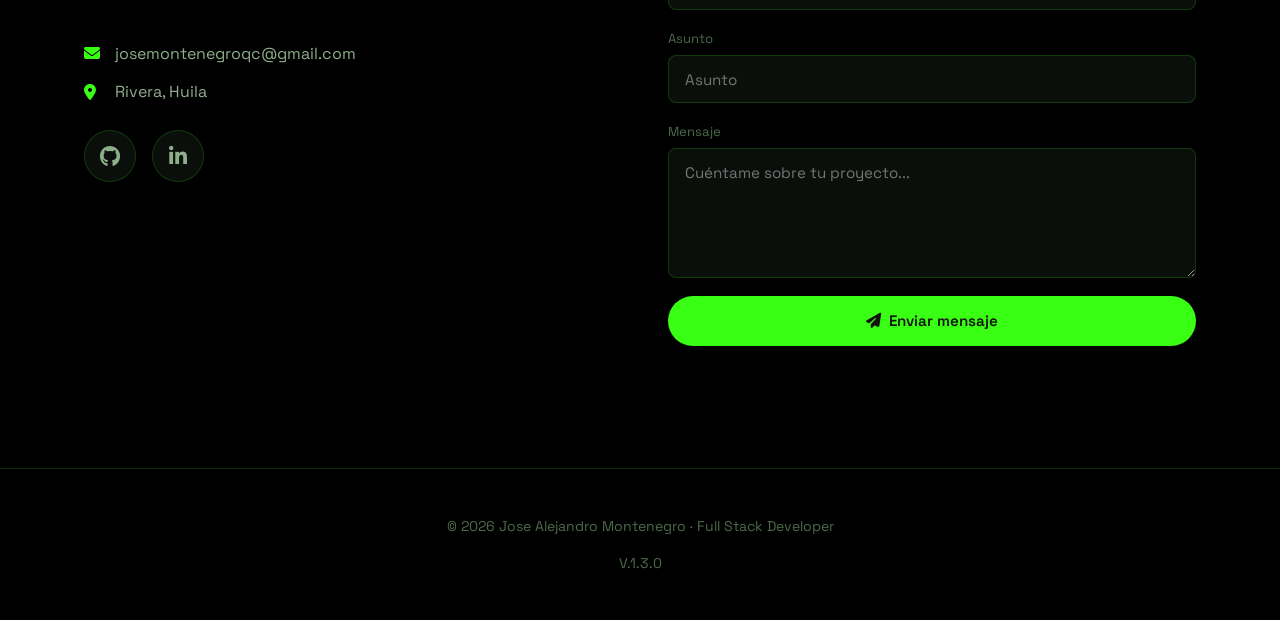
==== commit 4dc77015: "chore: new version" ====
--- a/index.html
+++ b/index.html
@@ -417,7 +417,7 @@
 <footer class="site-footer">
   <div class="container">
     <p>© <span id="year"></span> Jose Alejandro Montenegro · Full Stack Developer</p>
-    <p>V.1.2.0</p>
+    <p>V.1.3.0</p>
   </div>
 </footer>
 
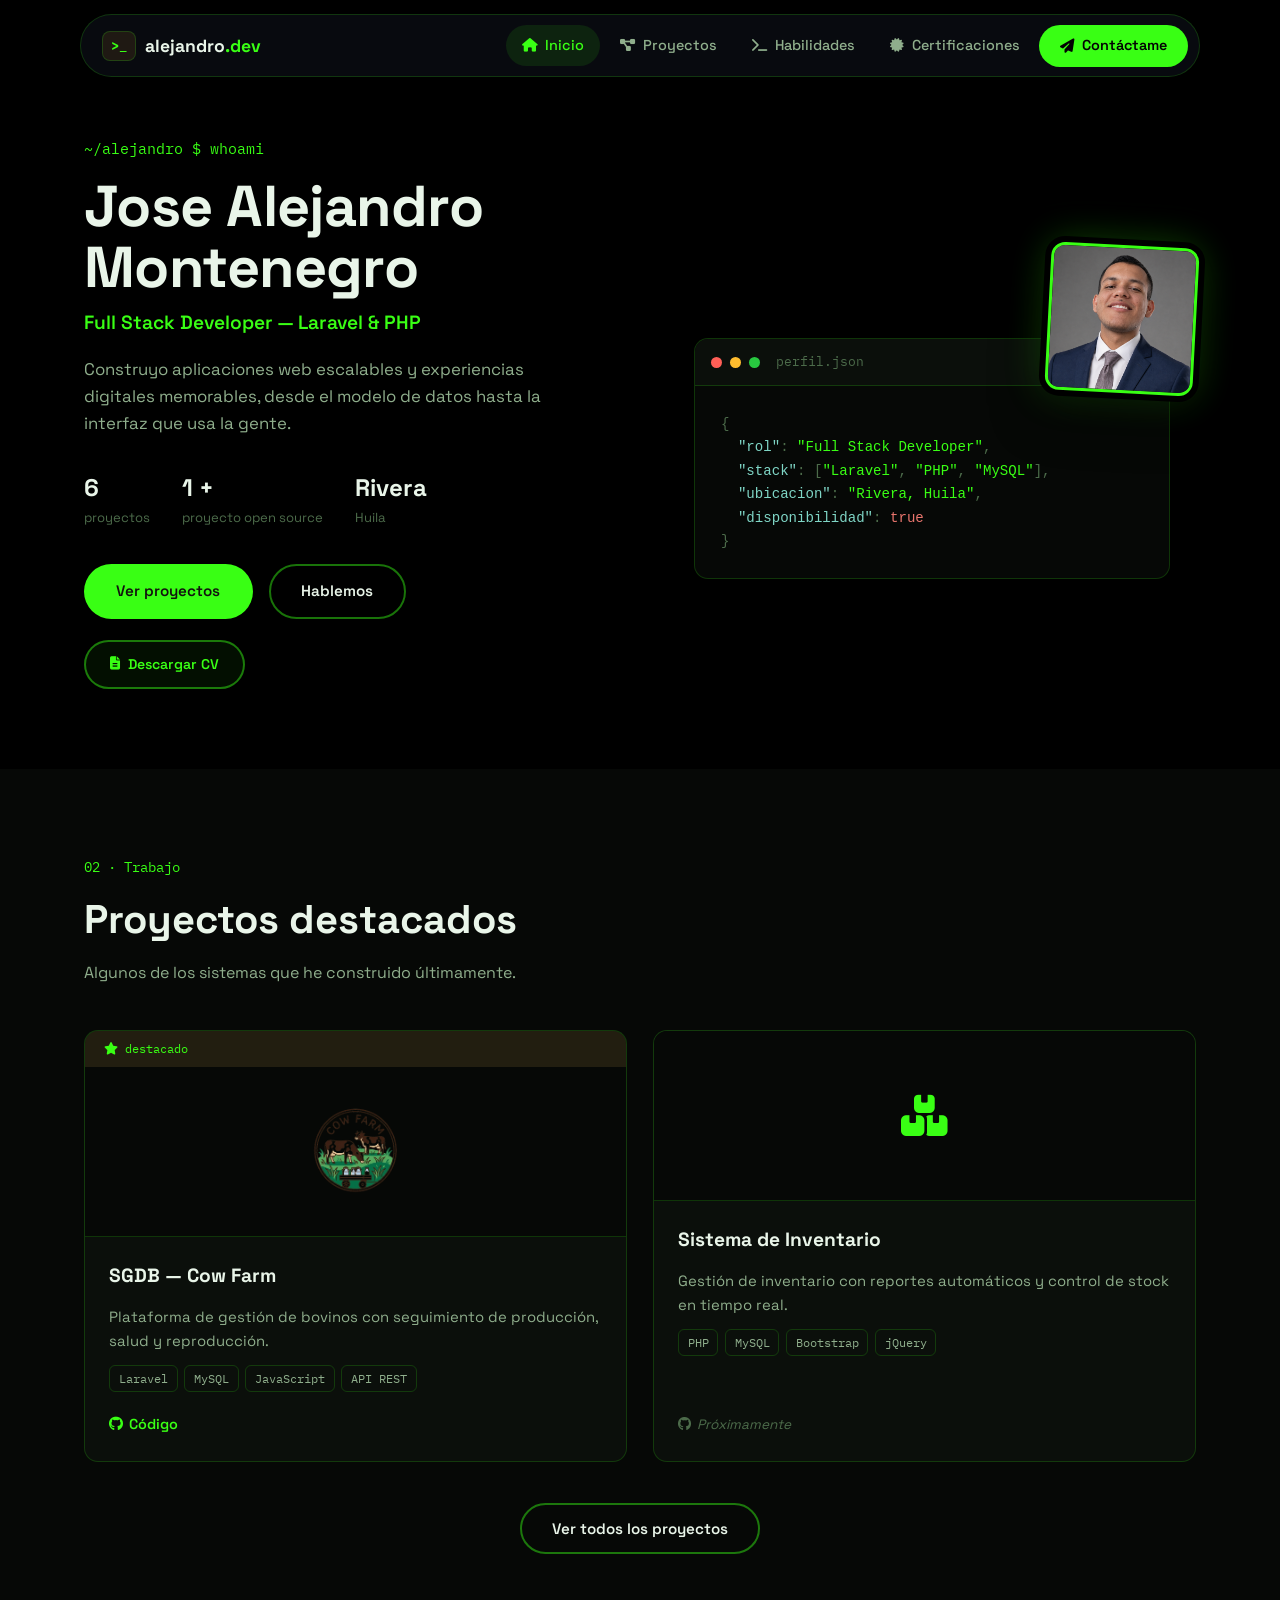
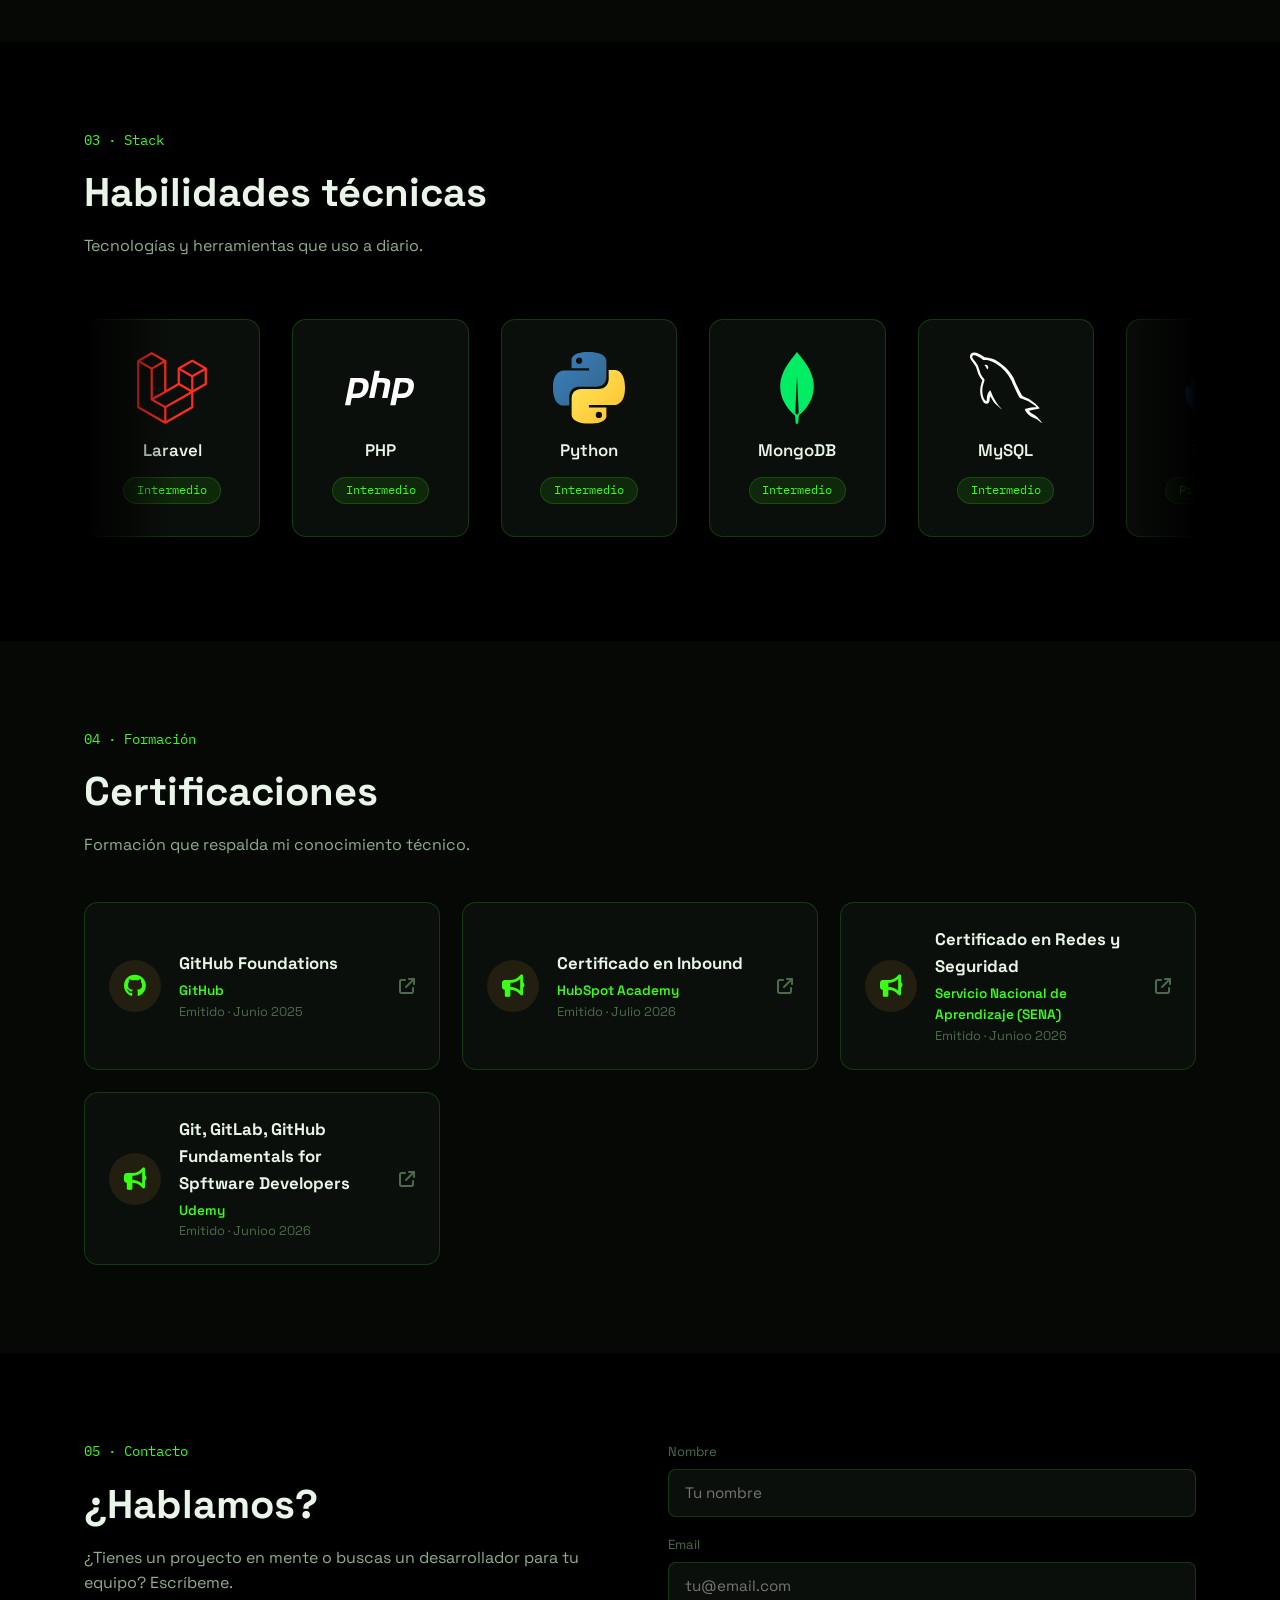
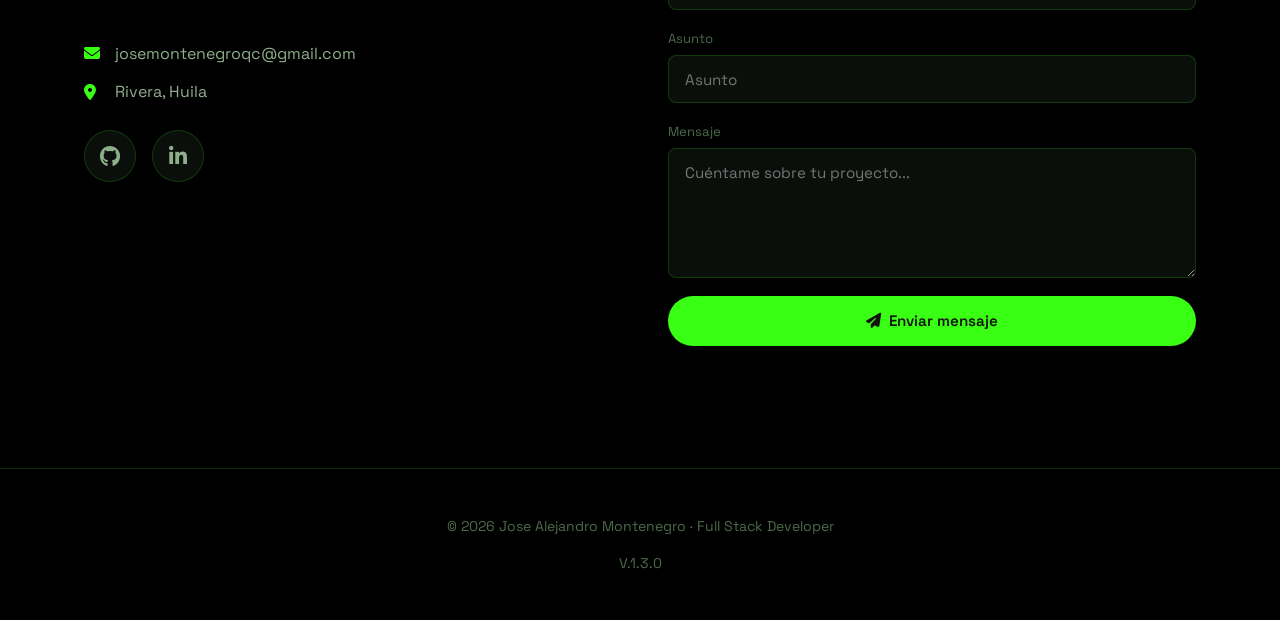
==== commit 5ec8530b: "chore: new version" ====
--- a/index.html
+++ b/index.html
@@ -87,10 +87,7 @@
 
         <div class="cv-actions">
           <a href="Recursos/CV_Jose_Alejandro_Montenegro.docx" target="_blank" rel="noopener noreferrer" class="btn btn-cv">
-            <i class="fas fa-file-lines"></i> Ver CV
-          </a>
-          <a href="Recursos/CV_Jose_Alejandro_Montenegro.pdf" download="Jose-Alejandro-Montenegro-CV.pdf" class="btn btn-cv btn-cv-solid">
-            <i class="fas fa-download"></i> Descargar CV
+            <i class="fas fa-file-lines"></i> Descargar CV
           </a>
         </div>
       </div>
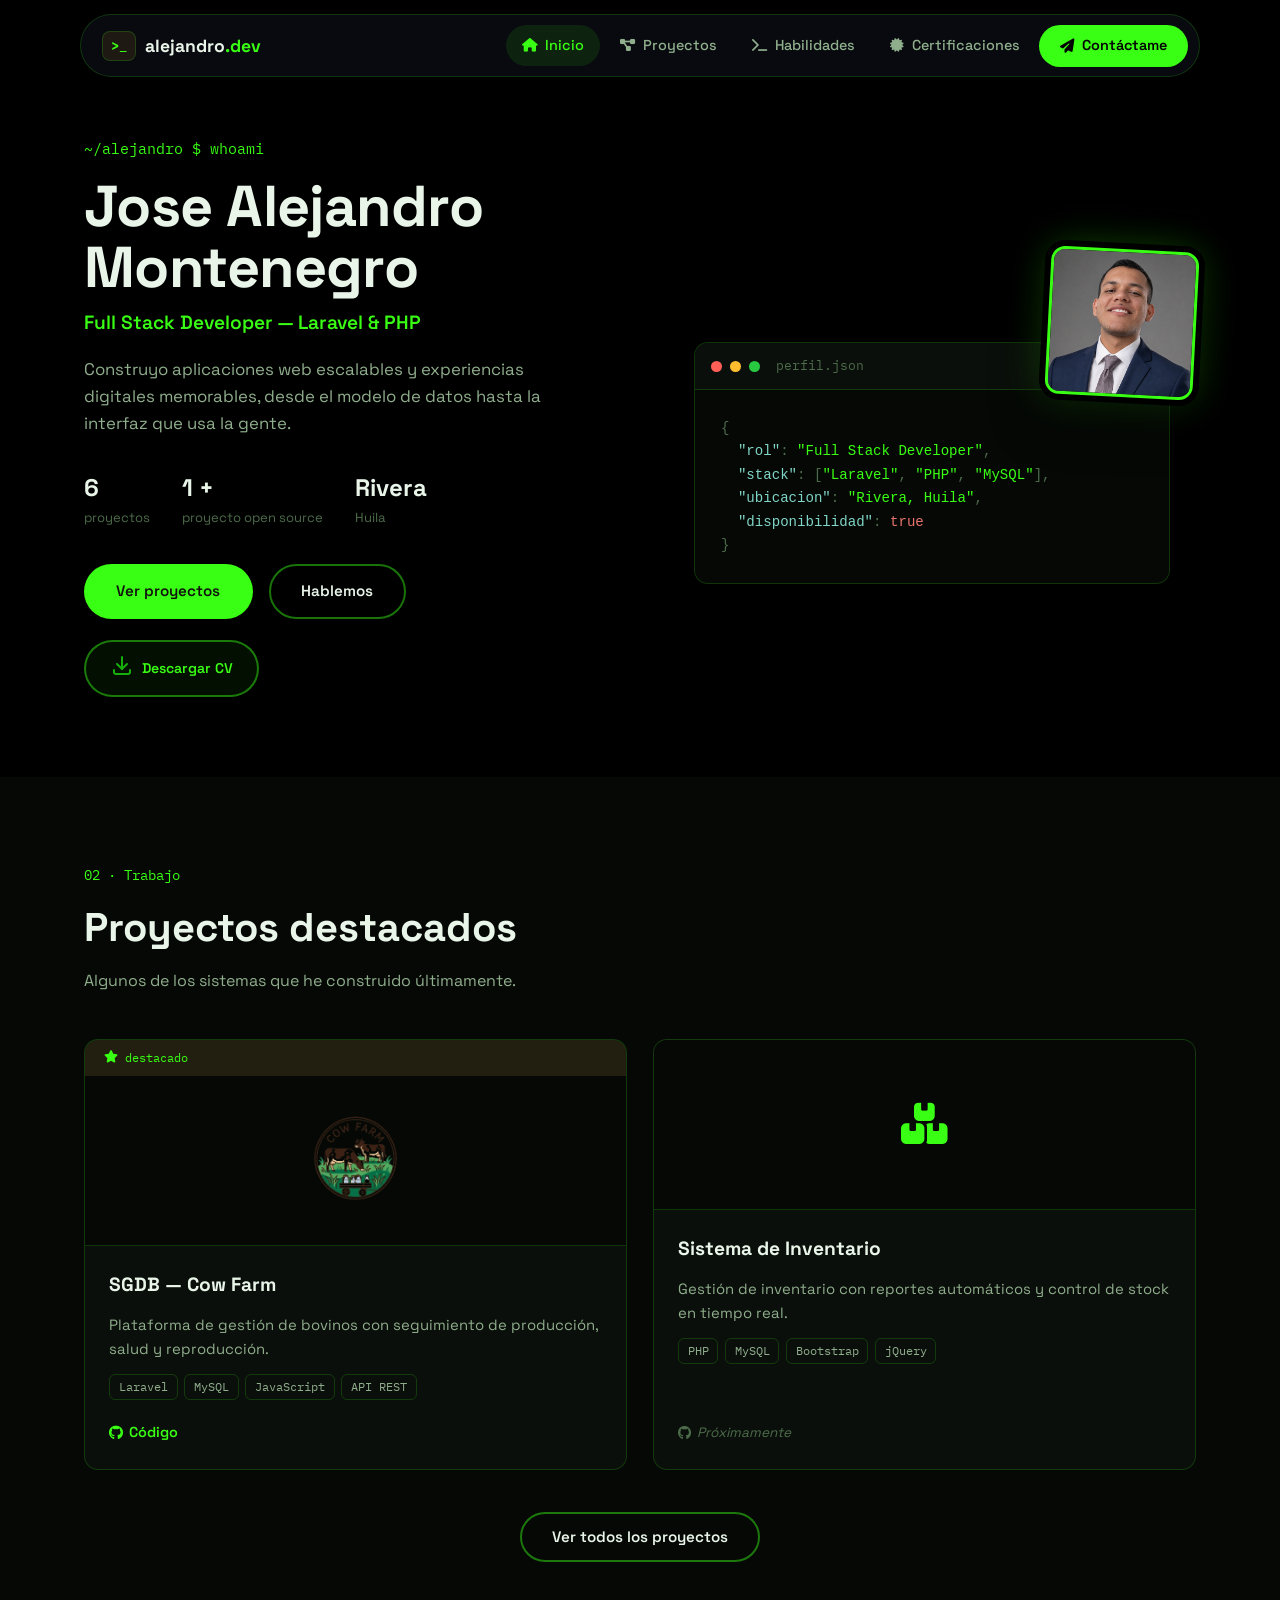
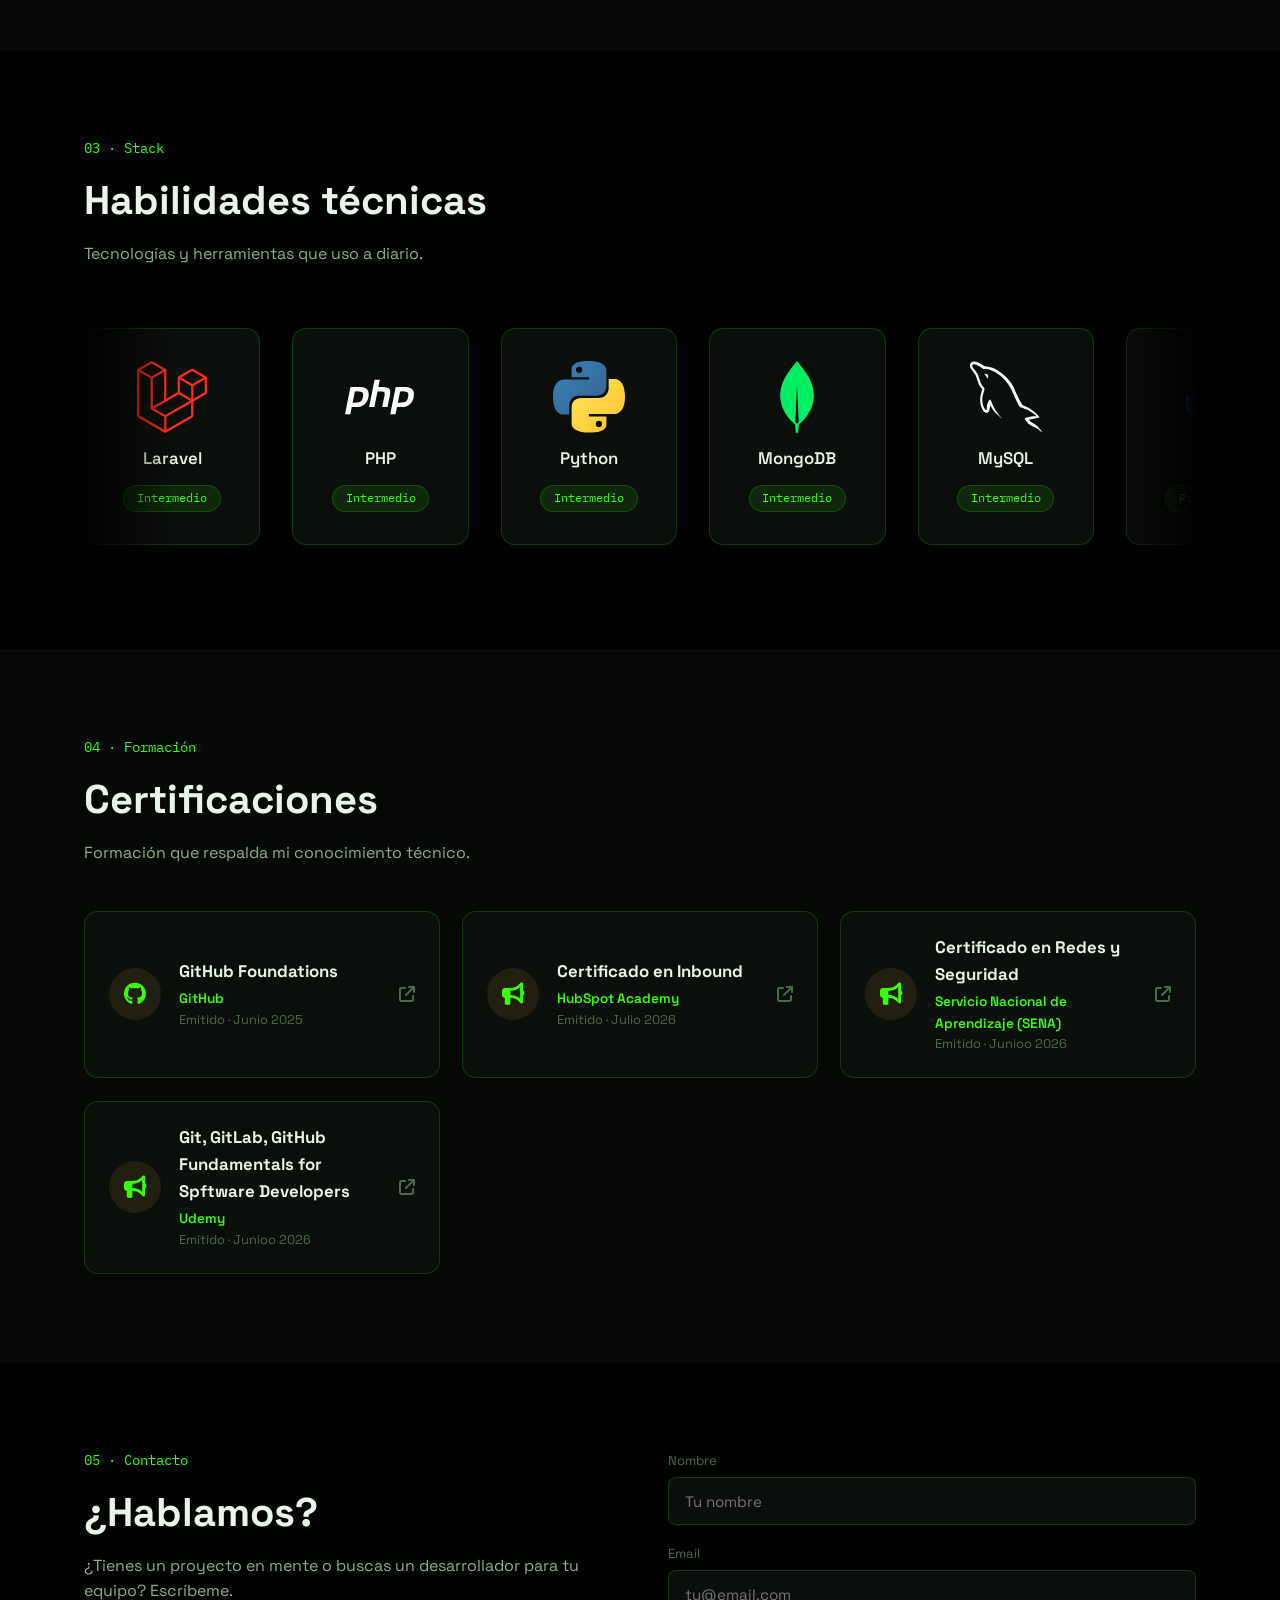
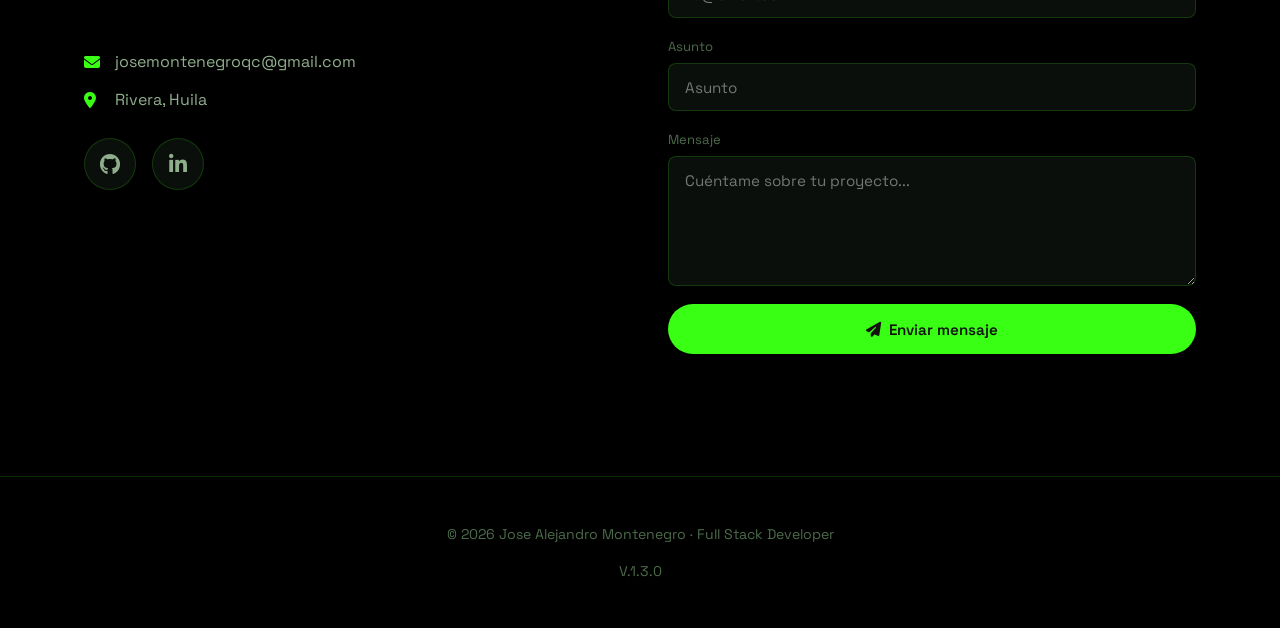
==== commit 0bd3887c: "fix: backward-compatible" ====
--- a/index.html
+++ b/index.html
@@ -87,7 +87,7 @@
 
         <div class="cv-actions">
           <a href="Recursos/CV_Jose_Alejandro_Montenegro.docx" target="_blank" rel="noopener noreferrer" class="btn btn-cv">
-            <i class="fas fa-file-lines"></i> Descargar CV
+            <i><svg xmlns="http://www.w3.org/2000/svg" width="24" height="24" viewBox="0 0 24 24" fill="none" stroke="#15ae0a" stroke-width="2" stroke-linecap="round" stroke-linejoin="round" class="icon icon-tabler icons-tabler-outline icon-tabler-download"><path stroke="none" d="M0 0h24v24H0z" fill="none" /><path d="M4 17v2a2 2 0 0 0 2 2h12a2 2 0 0 0 2 -2v-2" /><path d="M7 11l5 5l5 -5" /><path d="M12 4l0 12" /></svg></i> Descargar CV
           </a>
         </div>
       </div>
@@ -274,7 +274,7 @@
           <!-- Linux -->
           <div class="skill-item-large">
             <div class="skill-icon">
-              <svg viewBox="0 0 24 24" fill="#FFC107"><path d="M12 2c-1.1 0-2 .9-2 2v1.17C7.16 6.08 5 8.79 5 12c0 1.85.72 3.53 1.89 4.79L5.5 19.5l1.5 1 1.28-2.14C9.36 19.09 10.65 19.5 12 19.5s2.64-.41 3.72-1.14L17 20.5l1.5-1-1.39-2.71C18.28 15.53 19 13.85 19 12c0-3.21-2.16-5.92-5-6.83V4c0-1.1-.9-2-2-2m-2 8a1 1 0 0 1 1 1 1 1 0 0 1-1 1 1 1 0 0 1-1-1 1 1 0 0 1 1-1m4 0a1 1 0 0 1 1 1 1 1 0 0 1-1 1 1 1 0 0 1-1-1 1 1 0 0 1 1-1m-6.5 4.5c1 .83 2.24 1.34 3.5 1.46V17a1 1 0 0 1-1-1v-1a1 1 0 0 1 1-1h2a1 1 0 0 1 1 1v1a1 1 0 0 1-1 1v.96c1.26-.12 2.5-.63 3.5-1.46A5.98 5.98 0 0 0 12 17a5.98 5.98 0 0 0-4.5-1.5Z"/></svg>
+            <svg viewBox="0 0 256 295"><defs><linearGradient id="linux__logosLinuxTux0" x1="48.548%" x2="51.047%" y1="115.276%" y2="41.364%"><stop offset="0%" stop-color="#FFEED7"/><stop offset="100%" stop-color="#BDBFC2"/></linearGradient><linearGradient id="linux__logosLinuxTux1" x1="54.407%" x2="46.175%" y1="2.404%" y2="90.542%"><stop offset="0%" stop-color="#FFF" stop-opacity=".8"/><stop offset="100%" stop-color="#FFF" stop-opacity="0"/></linearGradient><linearGradient id="linux__logosLinuxTux2" x1="51.86%" x2="47.947%" y1="88.248%" y2="9.748%"><stop offset="0%" stop-color="#FFEED7"/><stop offset="100%" stop-color="#BDBFC2"/></linearGradient><linearGradient id="linux__logosLinuxTux3" x1="49.925%" x2="49.924%" y1="85.49%" y2="13.811%"><stop offset="0%" stop-color="#FFEED7"/><stop offset="100%" stop-color="#BDBFC2"/></linearGradient><linearGradient id="linux__logosLinuxTux4" x1="53.901%" x2="45.956%" y1="3.102%" y2="93.895%"><stop offset="0%" stop-color="#FFF" stop-opacity=".65"/><stop offset="100%" stop-color="#FFF" stop-opacity="0"/></linearGradient><linearGradient id="linux__logosLinuxTux5" x1="45.593%" x2="54.811%" y1="5.475%" y2="93.524%"><stop offset="0%" stop-color="#FFF" stop-opacity=".65"/><stop offset="100%" stop-color="#FFF" stop-opacity="0"/></linearGradient><linearGradient id="linux__logosLinuxTux6" x1="49.984%" x2="49.984%" y1="89.845%" y2="40.632%"><stop offset="0%" stop-color="#FFEED7"/><stop offset="100%" stop-color="#BDBFC2"/></linearGradient><linearGradient id="linux__logosLinuxTux7" x1="53.505%" x2="42.746%" y1="99.975%" y2="23.545%"><stop offset="0%" stop-color="#FFEED7"/><stop offset="100%" stop-color="#BDBFC2"/></linearGradient><linearGradient id="linux__logosLinuxTux8" x1="49.841%" x2="50.241%" y1="13.229%" y2="94.673%"><stop offset="0%" stop-color="#FFF" stop-opacity=".8"/><stop offset="100%" stop-color="#FFF" stop-opacity="0"/></linearGradient><linearGradient id="linux__logosLinuxTux9" x1="49.927%" x2="50.727%" y1="37.327%" y2="92.782%"><stop offset="0%" stop-color="#FFF" stop-opacity=".65"/><stop offset="100%" stop-color="#FFF" stop-opacity="0"/></linearGradient><linearGradient id="linux__logosLinuxTuxa" x1="49.876%" x2="49.876%" y1="2.299%" y2="81.204%"><stop offset="0%" stop-color="#FFF" stop-opacity=".65"/><stop offset="100%" stop-color="#FFF" stop-opacity="0"/></linearGradient><linearGradient id="linux__logosLinuxTuxb" x1="49.833%" x2="49.824%" y1="2.272%" y2="71.799%"><stop offset="0%" stop-color="#FFF" stop-opacity=".65"/><stop offset="100%" stop-color="#FFF" stop-opacity="0"/></linearGradient><linearGradient id="linux__logosLinuxTuxc" x1="53.467%" x2="38.949%" y1="48.921%" y2="98.1%"><stop offset="0%" stop-color="#FFA63F"/><stop offset="100%" stop-color="#FF0"/></linearGradient><linearGradient id="linux__logosLinuxTuxd" x1="52.373%" x2="47.579%" y1="143.009%" y2="-64.622%"><stop offset="0%" stop-color="#FFEED7"/><stop offset="100%" stop-color="#BDBFC2"/></linearGradient><linearGradient id="linux__logosLinuxTuxe" x1="30.581%" x2="65.887%" y1="34.024%" y2="89.175%"><stop offset="0%" stop-color="#FFA63F"/><stop offset="100%" stop-color="#FF0"/></linearGradient><linearGradient id="linux__logosLinuxTuxf" x1="59.572%" x2="48.361%" y1="-17.216%" y2="66.118%"><stop offset="0%" stop-color="#FFF" stop-opacity=".65"/><stop offset="100%" stop-color="#FFF" stop-opacity="0"/></linearGradient><linearGradient id="linux__logosLinuxTuxg" x1="47.769%" x2="51.373%" y1="1.565%" y2="104.313%"><stop offset="0%" stop-color="#FFF" stop-opacity=".65"/><stop offset="100%" stop-color="#FFF" stop-opacity="0"/></linearGradient><linearGradient id="linux__logosLinuxTuxh" x1="43.55%" x2="57.114%" y1="4.533%" y2="92.827%"><stop offset="0%" stop-color="#FFF" stop-opacity=".65"/><stop offset="100%" stop-color="#FFF" stop-opacity="0"/></linearGradient><linearGradient id="linux__logosLinuxTuxi" x1="49.733%" x2="50.558%" y1="17.609%" y2="99.385%"><stop offset="0%" stop-color="#FFA63F"/><stop offset="100%" stop-color="#FF0"/></linearGradient><linearGradient id="linux__logosLinuxTuxj" x1="50.17%" x2="49.68%" y1="2.89%" y2="94.17%"><stop offset="0%" stop-color="#FFF" stop-opacity=".65"/><stop offset="100%" stop-color="#FFF" stop-opacity="0"/></linearGradient><filter id="linux__logosLinuxTuxk" width="200%" height="200%" x="-50%" y="-50%" filterUnits="objectBoundingBox"><feOffset in="SourceAlpha" result="shadowOffsetOuter1"/><feGaussianBlur in="shadowOffsetOuter1" result="shadowBlurOuter1" stdDeviation="6.5"/></filter></defs><g fill="none"><path fill="#000" fill-opacity=".2" d="M235.125 249.359c0 17.355-52.617 31.497-117.54 31.497S.044 266.806.044 249.359c0-17.356 52.618-31.498 117.54-31.498c64.924 0 117.45 14.142 117.541 31.498" filter="url(#linux__logosLinuxTuxk)" transform="translate(10)"/><path fill="#000" d="M63.213 215.474c-11.387-16.346-13.591-69.606 12.947-102.39C89.292 97.383 92.69 86.455 93.7 71.67c.734-16.805-11.846-66.851 35.537-70.616c48.027-3.857 45.364 43.526 45.088 68.596c-.183 21.12 15.52 33.15 26.355 49.68c19.927 30.303 18.274 82.461-3.765 110.745c-27.916 35.354-51.791 20.018-67.678 21.304c-29.752 1.745-30.762 17.54-66.024-35.905"/><path fill="url(#linux__logosLinuxTux0)" d="M169.1 122.451c8.265 7.622 29.661 41.69-4.224 62.995c-11.937 7.438 10.653 35.721 21.488 22.039c19.193-24.61 6.98-63.913-4.591-77.963c-7.714-9.917-19.651-13.774-12.672-7.07" transform="translate(10)"/><path fill="#000" stroke="#000" stroke-width=".977" d="M176.805 117.86c13.59 11.02 38.292 49.587 2.204 74.748c-11.846 7.806 10.468 32.508 23.049 19.927c43.618-43.894-1.102-94.308-16.53-111.664c-13.774-15.151-25.987 3.49-8.723 16.989z"/><path fill="url(#linux__logosLinuxTux1)" d="M147.245 25.02c-.459 12.581-14.325 23.51-30.946 24.52c-16.621 1.01-29.66-8.54-29.202-21.121c.46-12.581 14.326-23.509 30.947-24.519c16.62-.918 29.66 8.54 29.201 21.12" transform="translate(10)"/><path fill="url(#linux__logosLinuxTux2)" d="M107.483 54.957c.46 8.173-3.397 15.06-8.723 15.335c-5.326.276-10.01-6.06-10.469-14.233c-.459-8.173 3.398-15.06 8.724-15.335c5.326-.276 10.01 6.06 10.468 14.233" transform="translate(10)"/><path fill="url(#linux__logosLinuxTux3)" d="M117.125 55.6c.184 9.458 6.337 16.988 13.683 16.805c7.346-.184 13.131-7.99 12.948-17.54c-.184-9.458-6.336-16.988-13.683-16.804c-7.346.183-13.223 8.08-12.948 17.539" transform="translate(10)"/><path fill="#000" d="M133.186 57.712c-.092 5.234 2.48 9.458 5.877 9.458c3.306 0 6.153-4.224 6.245-9.366c.091-5.234-2.48-9.459-5.878-9.459c-3.397 0-6.152 4.225-6.244 9.367m-21.212.092c.459 4.316-1.194 7.989-3.582 8.356c-2.387.276-4.683-2.938-5.142-7.254c-.46-4.316 1.194-7.99 3.581-8.357c2.388-.275 4.684 2.939 5.143 7.255"/><path fill="url(#linux__logosLinuxTux4)" d="M124.564 54.773c-.276 2.939 1.102 5.326 3.03 5.51c1.928.184 3.765-2.112 4.04-4.959c.276-2.938-1.102-5.326-3.03-5.51c-1.928-.183-3.765 2.113-4.04 4.96" transform="translate(10)"/><path fill="url(#linux__logosLinuxTux5)" d="M99.953 55.508c.276 2.388-.734 4.5-2.203 4.683c-1.47.184-2.847-1.653-3.123-4.132c-.275-2.388.735-4.5 2.204-4.683c1.47-.184 2.847 1.744 3.122 4.132" transform="translate(10)"/><path fill="url(#linux__logosLinuxTux6)" d="M71.027 145.684c6.52-14.785 20.386-40.772 20.662-60.883c0-15.978 47.843-19.835 51.7-3.856c3.856 15.978 13.59 39.853 19.834 51.424c6.245 11.478 24.335 48.118 5.051 80.074c-17.356 28.284-69.973 50.69-98.073-3.856c-9.55-18.917-7.806-42.333.826-62.903" transform="translate(10)"/><path fill="url(#linux__logosLinuxTux7)" d="M65.15 134.664c-5.601 10.56-17.172 38.293 11.112 53.445c30.395 16.162 30.303 49.312-6.245 33.517c-33.425-14.233-18.641-71.902-9.274-85.676c6.06-9.642 15.243-21.488 4.407-1.286" transform="translate(10)"/><path fill="#000" stroke="#000" stroke-width="1.25" d="M79.925 122.727c-8.907 14.509-30.211 48.669-1.652 66.484c38.384 23.6 27.548 47.108-7.53 25.895c-49.404-29.568-5.97-89.257 13.774-112.03c22.59-25.529 4.316 4.683-4.592 19.65z"/><path fill="url(#linux__logosLinuxTux8)" d="M156.428 151.285c0 16.162-15.519 37.1-42.15 36.916c-27.456.183-39.118-20.754-39.118-36.916c0-16.161 18.182-29.293 40.588-29.293c22.498.092 40.68 13.132 40.68 29.293" transform="translate(10)"/><path fill="url(#linux__logosLinuxTux9)" d="M141.92 100.504c-.276 16.713-11.204 20.662-24.978 20.662c-13.775 0-23.784-2.48-24.978-20.662c0-11.387 11.203-17.998 24.978-17.998c13.774-.092 24.977 6.52 24.977 17.998" transform="translate(10)"/><path fill="url(#linux__logosLinuxTuxa)" d="M58.63 126.216c9-13.682 28.008-34.711 3.582 2.939c-19.835 31.038-7.346 50.965-.918 56.474c18.549 16.53 17.814 27.64 3.214 18.917c-31.314-18.641-24.794-50.047-5.878-78.33" transform="translate(10)"/><path fill="url(#linux__logosLinuxTuxb)" d="M188.936 131.818c-7.806-16.07-32.6-56.842 1.193-9.459c30.763 42.884 9.183 72.729 5.326 75.667c-3.856 2.939-16.804 8.908-13.04-1.469c3.858-10.377 22.958-30.028 6.52-64.74" transform="translate(10)"/><path fill="url(#linux__logosLinuxTuxc)" stroke="#E68C3F" stroke-width="6.25" d="M51.835 258.542c-20.57-10.928-50.414 2.112-39.578-27.457c2.204-6.704-3.214-16.805.275-23.325c4.133-7.989 13.04-6.244 18.366-11.57c5.234-5.51 8.54-15.06 18.366-13.59c9.734 1.468 16.254 13.406 23.049 28.099c5.05 10.468 22.865 25.253 21.672 37.007c-1.47 17.998-21.948 21.396-42.15 10.836z" transform="translate(10)"/><path fill="url(#linux__logosLinuxTuxd)" d="M201.608 189.119c-3.122 5.877-16.162 15.335-24.886 12.856c-8.815-2.388-12.856-15.795-11.111-25.988c1.653-11.386 11.111-12.03 23.05-6.336c12.855 6.336 16.712 11.662 12.947 19.468" transform="translate(10)"/><path fill="url(#linux__logosLinuxTuxe)" stroke="#E68C3F" stroke-width="6.251" d="M194.445 253.49c15.06-18.273 48.578-14.508 25.988-39.577c-4.775-5.418-3.306-16.989-9.183-21.947c-6.887-6.061-14.509-1.102-21.488-4.224c-6.979-3.398-14.325-9.918-22.865-5.327c-8.54 4.684-9.459 16.805-10.285 32.783c-.735 11.479-11.203 30.671-5.602 41.231c8.081 16.346 29.11 14.142 43.435-2.938z" transform="translate(10)"/><path fill="url(#linux__logosLinuxTuxf)" d="M187.925 229.064c23.325-34.435 5.97-34.16.092-36.823c-5.877-2.755-12.03-8.173-18.916-4.408c-6.888 3.857-7.255 13.775-7.439 26.814c-.275 9.367-8.08 25.07-3.397 33.793c5.693 10.193 19.467-4.591 29.66-19.376" transform="translate(10)"/><path fill="url(#linux__logosLinuxTuxg)" d="M47.06 234.023c-34.895-22.59-18.55-30.303-13.315-33.885c6.336-4.591 6.428-13.407 14.233-12.58c7.806.826 12.397 10.468 17.631 22.406c3.857 8.54 17.264 19.927 16.254 29.753c-1.285 11.57-19.743 3.948-34.803-5.694" transform="translate(10)"/><path fill="#000" d="M209.588 188.843c-2.755 4.776-13.958 12.306-21.396 10.285c-7.622-1.928-11.112-12.672-9.55-20.753c1.377-9.183 9.55-9.642 19.834-5.05c10.928 4.958 14.326 9.182 11.112 15.518"/><path fill="url(#linux__logosLinuxTuxh)" d="M192.058 186.18c-1.745 3.306-9.091 8.54-14.234 7.163c-5.142-1.377-7.713-8.815-6.887-14.417c.735-6.336 6.244-6.704 13.223-3.581c7.53 3.49 9.918 6.428 7.898 10.835" transform="translate(10)"/><path fill="url(#linux__logosLinuxTuxi)" stroke="#E68C3F" stroke-width="3.75" d="M97.107 66.344c3.673-3.398 12.58-13.774 29.477-2.939c3.122 2.02 5.693 2.204 11.662 4.775c12.03 4.96 6.336 16.897-6.52 20.937c-5.51 1.745-10.468 8.449-20.386 7.806c-8.54-.46-10.744-6.06-15.978-9.091c-9.275-5.234-10.652-12.305-5.602-16.07c5.051-3.765 6.98-5.143 7.347-5.418z" transform="translate(10)"/><path stroke="#E68C3F" stroke-width="2.5" d="M148.43 75.986c-5.05.275-15.979 11.203-27.457 11.203c-11.479 0-18.366-10.652-20.11-10.652"/><path fill="url(#linux__logosLinuxTuxj)" d="M102.8 65.426c1.837-1.653 7.622-6.153 15.244-1.562c1.653.919 3.306 1.929 5.693 3.306c4.867 2.847 2.48 6.98-3.398 9.55c-2.663 1.102-7.07 3.49-10.376 3.306c-3.673-.367-6.153-2.755-8.54-4.316c-4.5-2.938-4.224-5.418-2.112-7.346c1.56-1.47 3.305-2.847 3.49-2.938" transform="translate(10)"/></g></svg>
             </div>
             <span class="skill-name-large">Linux</span>
             <span class="skill-level">Intermedio-Avanzado</span>
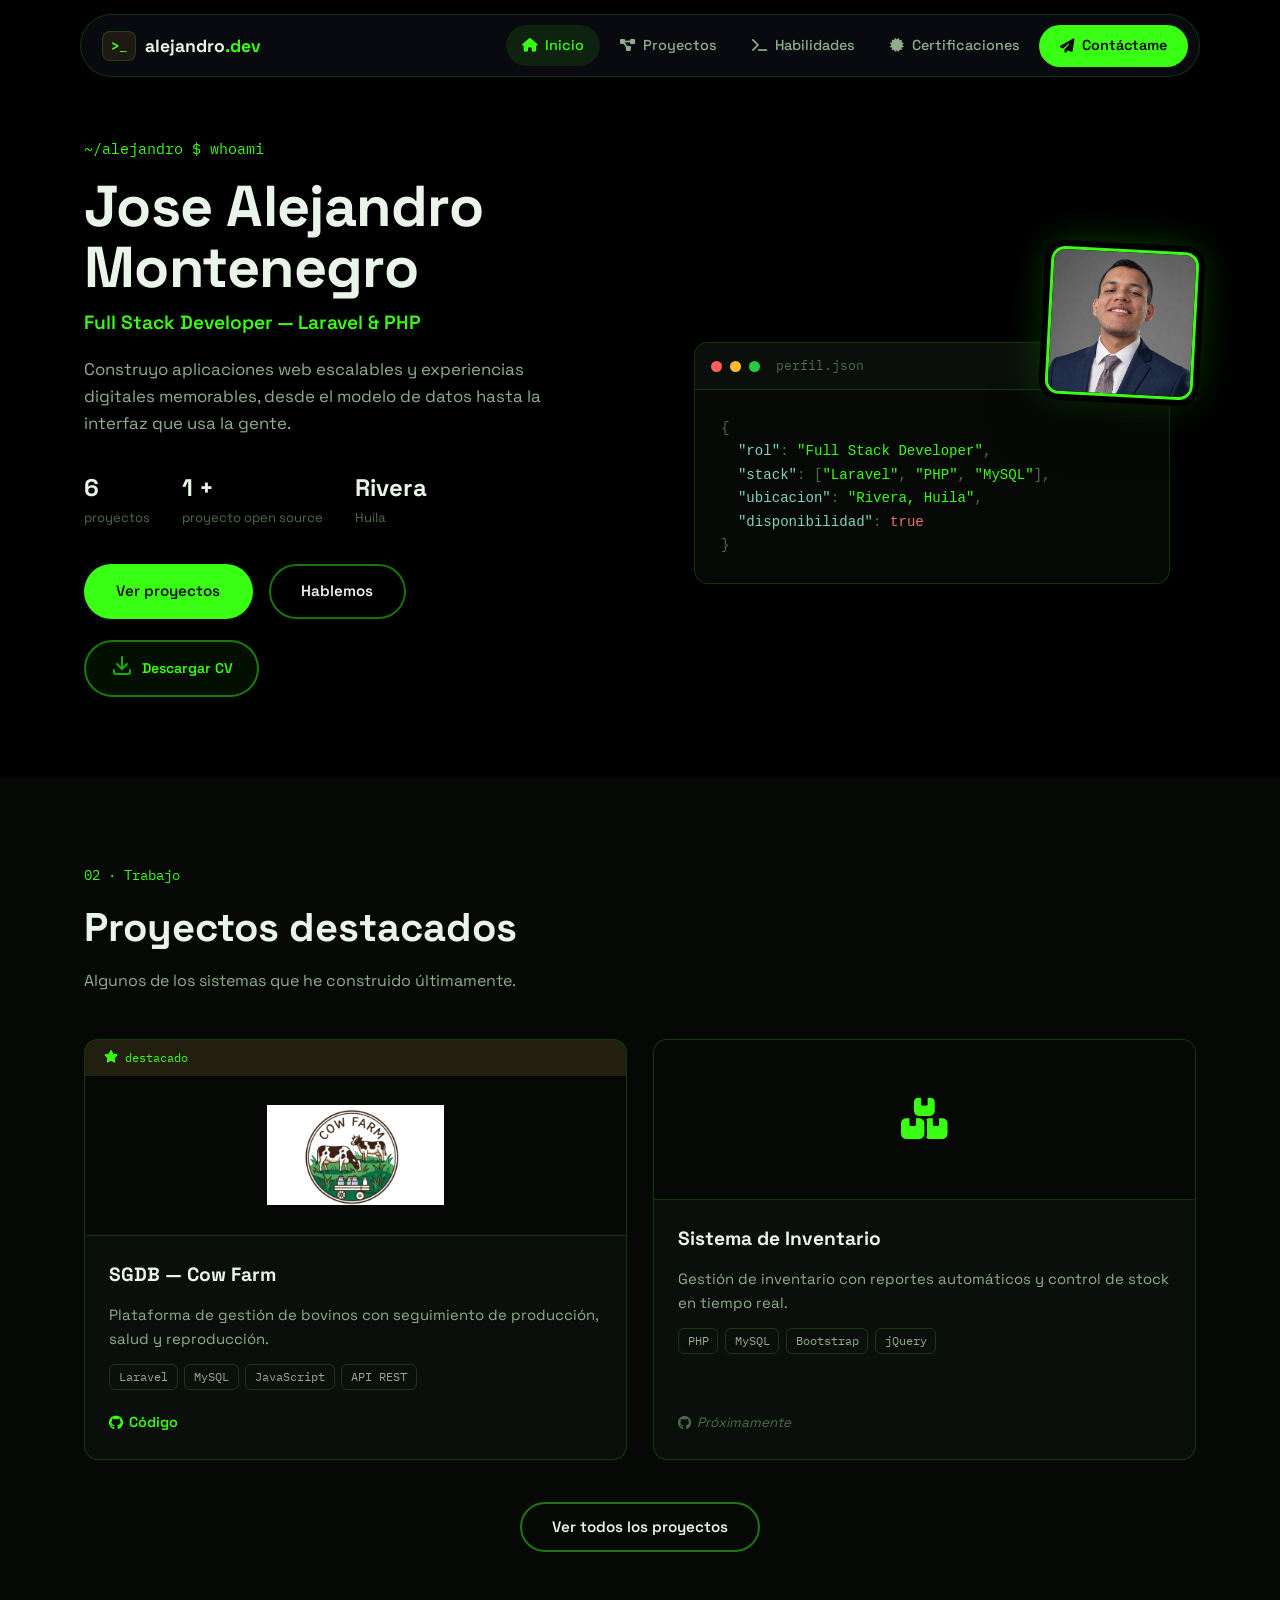
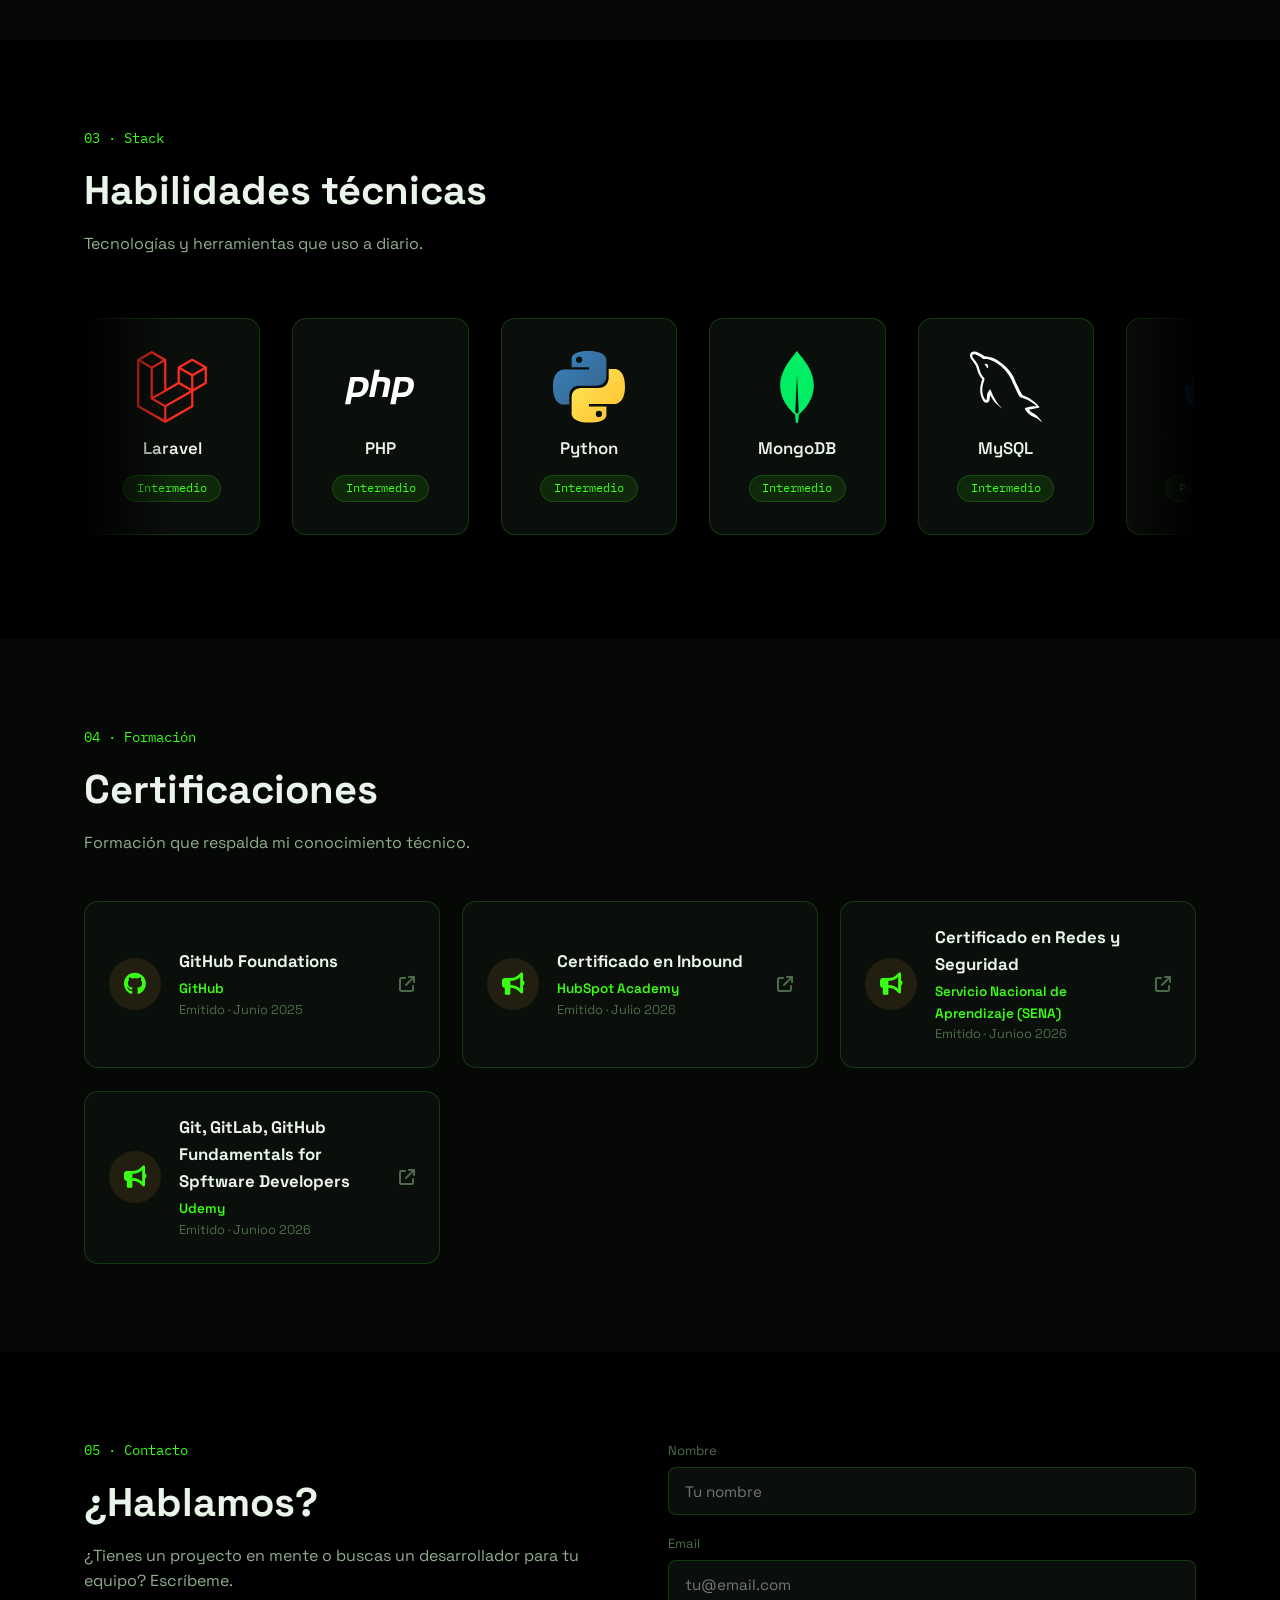
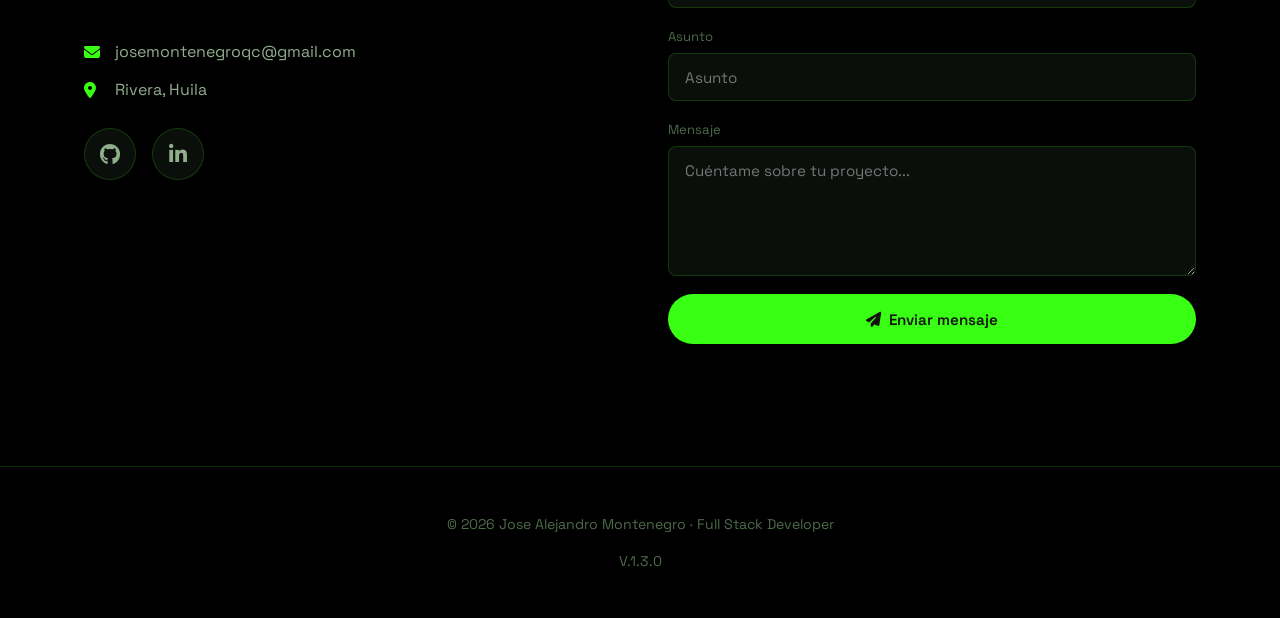
==== commit 6fda7594: "fix: backward-compatible" ====
--- a/index.html
+++ b/index.html
@@ -132,7 +132,7 @@
             <i class="fas fa-star"></i><span>destacado</span>
           </div>
           <div class="project-thumb">
-            <img src="img/Logo_Cow_Farm_SGDB.png" alt="Logo de SGDB Cow Farm" onerror="this.parentElement.classList.add('img-fallback')">
+            <img src="img/logo.png" alt="Logo de SGDB Cow Farm" onerror="this.parentElement.classList.add('img-fallback')">
           </div>
           <div class="project-body">
             <h3>SGDB — Cow Farm</h3>
--- a/style.css
+++ b/style.css
@@ -1,22 +1,29 @@
-*, *::before, *::after { box-sizing: border-box; }
-html { scroll-behavior: smooth; }
-
-:root{
-  --bg:            #000000;
-  --bg-raised:     #060806;
-  --bg-card:       #0B0F0B;
+*,
+*::before,
+*::after {
+  box-sizing: border-box;
+}
+
+html {
+  scroll-behavior: smooth;
+}
+
+:root {
+  --bg: #000000;
+  --bg-raised: #060806;
+  --bg-card: #0B0F0B;
   --bg-card-hover: #101710;
 
-  --accent:        #39FF14;
-  --accent-dim:    #1FA80C;
-  --accent-glow:   rgba(57,255,20,.32);
-
-  --text:          #E9F5E9;
-  --text-muted:    #8FAE8C;
-  --text-faint:    #4C6B4A;
-
-  --border:        rgba(57,255,20,.18);
-  --border-strong: rgba(57,255,20,.45);
+  --accent: #39FF14;
+  --accent-dim: #1FA80C;
+  --accent-glow: rgba(57, 255, 20, .32);
+
+  --text: #E9F5E9;
+  --text-muted: #8FAE8C;
+  --text-faint: #4C6B4A;
+
+  --border: rgba(57, 255, 20, .18);
+  --border-strong: rgba(57, 255, 20, .45);
 
   --radius-s: 8px;
   --radius-m: 14px;
@@ -25,15 +32,20 @@
   --font-display: 'Space Grotesk', system-ui, sans-serif;
   --font-mono: 'IBM Plex Mono', 'SFMono-Regular', Menlo, monospace;
 
-  --ease: cubic-bezier(.22,.9,.32,1);
-}
-
-@media (prefers-reduced-motion: reduce){
-  *{ animation-duration: .001ms !important; animation-iteration-count: 1 !important; transition-duration: .001ms !important; scroll-behavior: auto !important; }
-}
-
-body{
-  margin:0;
+  --ease: cubic-bezier(.22, .9, .32, 1);
+}
+
+@media (prefers-reduced-motion: reduce) {
+  * {
+    animation-duration: .001ms !important;
+    animation-iteration-count: 1 !important;
+    transition-duration: .001ms !important;
+    scroll-behavior: auto !important;
+  }
+}
+
+body {
+  margin: 0;
   background: var(--bg);
   color: var(--text);
   font-family: var(--font-display);
@@ -41,151 +53,234 @@
   -webkit-font-smoothing: antialiased;
 }
 
-img{ max-width:100%; display:block; }
-
-a{ color: inherit; text-decoration:none; }
-
-.container{
+img {
+  max-width: 100%;
+  display: block;
+}
+
+a {
+  color: inherit;
+  text-decoration: none;
+}
+
+.container {
   max-width: 1160px;
   margin: 0 auto;
   padding: 0 1.5rem;
 }
 
-.skip-link{
-  position:absolute; left:-999px; top:0;
-  background:var(--accent); color:#0B0E14; padding:.75rem 1.25rem;
-  border-radius: 0 0 var(--radius-s) 0; z-index:2000; font-weight:600;
-}
-.skip-link:focus{ left:0; }
-
-:focus-visible{
+.skip-link {
+  position: absolute;
+  left: -999px;
+  top: 0;
+  background: var(--accent);
+  color: #0B0E14;
+  padding: .75rem 1.25rem;
+  border-radius: 0 0 var(--radius-s) 0;
+  z-index: 2000;
+  font-weight: 600;
+}
+
+.skip-link:focus {
+  left: 0;
+}
+
+:focus-visible {
   outline: 2px solid var(--accent);
   outline-offset: 3px;
   border-radius: 4px;
 }
 
-::selection{ background: var(--accent); color:#0B0E14; }
-
-::-webkit-scrollbar{ width:10px; }
-::-webkit-scrollbar-track{ background:var(--bg); }
-::-webkit-scrollbar-thumb{ background:var(--accent-dim); border-radius:10px; }
+::selection {
+  background: var(--accent);
+  color: #0B0E14;
+}
+
+::-webkit-scrollbar {
+  width: 10px;
+}
+
+::-webkit-scrollbar-track {
+  background: var(--bg);
+}
+
+::-webkit-scrollbar-thumb {
+  background: var(--accent-dim);
+  border-radius: 10px;
+}
 
 /* BUTTONS */
-.btn{
-  display:inline-flex; align-items:center; justify-content:center; gap:.5rem;
+.btn {
+  display: inline-flex;
+  align-items: center;
+  justify-content: center;
+  gap: .5rem;
   padding: .85rem 1.9rem;
   border-radius: 50px;
   font-family: var(--font-display);
   font-weight: 600;
   font-size: .95rem;
   border: 2px solid transparent;
-  cursor:pointer;
+  cursor: pointer;
   transition: transform .25s var(--ease), box-shadow .25s var(--ease), background .25s var(--ease), color .25s var(--ease), border-color .25s var(--ease);
 }
-.btn-primary{
+
+.btn-primary {
   background: var(--accent);
   color: #12130F;
 }
-.btn-primary:hover{ transform: translateY(-2px); box-shadow: 0 10px 30px var(--accent-glow); }
-
-.btn-outline{
+
+.btn-primary:hover {
+  transform: translateY(-2px);
+  box-shadow: 0 10px 30px var(--accent-glow);
+}
+
+.btn-outline {
   background: transparent;
   border-color: var(--border-strong);
   color: var(--text);
 }
-.btn-outline:hover{
+
+.btn-outline:hover {
   border-color: var(--accent);
   color: var(--accent);
   transform: translateY(-2px);
 }
-.btn-block{ width:100%; }
+
+.btn-block {
+  width: 100%;
+}
 
 /* CV buttons */
-.cv-actions{
-  display:flex;
+.cv-actions {
+  display: flex;
   gap: 1rem;
   flex-wrap: wrap;
   margin-top: 1.3rem;
 }
-.btn-cv{
+
+.btn-cv {
   padding: .7rem 1.5rem;
   font-size: .88rem;
   border-radius: 50px;
   border: 2px solid var(--border-strong);
-  background: rgba(57,255,20,.06);
-  color: var(--accent);
-}
-.btn-cv i{ font-size: .85rem; }
-.btn-cv:hover{
-  background: rgba(57,255,20,.12);
+  background: rgba(57, 255, 20, .06);
+  color: var(--accent);
+}
+
+.btn-cv i {
+  font-size: .85rem;
+}
+
+.btn-cv:hover {
+  background: rgba(57, 255, 20, .12);
   border-color: var(--accent);
   transform: translateY(-2px);
   box-shadow: 0 8px 26px var(--accent-glow);
 }
-.btn-cv-solid{
+
+.btn-cv-solid {
   background: var(--accent);
   color: #030303;
   border-color: var(--accent);
 }
-.btn-cv-solid:hover{
+
+.btn-cv-solid:hover {
   background: var(--accent-dim);
   border-color: var(--accent-dim);
   box-shadow: 0 10px 32px var(--accent-glow);
 }
 
-@media (max-width: 900px){
-  .cv-actions{ justify-content:center; }
+@media (max-width: 900px) {
+  .cv-actions {
+    justify-content: center;
+  }
 }
 
 /* HEADER / NAV */
-.site-header{
+.site-header {
   position: fixed;
-  top: 14px; left: 50%; transform: translateX(-50%);
+  top: 14px;
+  left: 50%;
+  transform: translateX(-50%);
   width: min(1120px, calc(100% - 24px));
   z-index: 1000;
 }
-.navbar{
-  display:flex; align-items:center; justify-content:space-between;
+
+.navbar {
+  display: flex;
+  align-items: center;
+  justify-content: space-between;
   gap: 1rem;
-  background: rgba(11,14,20,.78);
+  background: rgba(11, 14, 20, .78);
   backdrop-filter: blur(16px);
   border: 1px solid var(--border);
   border-radius: 50px;
   padding: .6rem .7rem .6rem 1.3rem;
-  box-shadow: 0 16px 40px rgba(0,0,0,.35);
-}
-
-.brand{ display:flex; align-items:center; gap:.6rem; font-weight:700; font-size:1.1rem; }
-.brand-mark{
+  box-shadow: 0 16px 40px rgba(0, 0, 0, .35);
+}
+
+.brand {
+  display: flex;
+  align-items: center;
+  gap: .6rem;
+  font-weight: 700;
+  font-size: 1.1rem;
+}
+
+.brand-mark {
   font-family: var(--font-mono);
   color: var(--accent);
-  background: rgba(232,163,61,.1);
+  background: rgba(232, 163, 61, .1);
   border: 1px solid var(--border);
   padding: .2rem .5rem;
   border-radius: 8px;
   font-size: .85rem;
 }
-.brand-text .dot{ color: var(--accent); }
-
-.nav-links{
-  display:flex; align-items:center; gap:.2rem;
-  list-style:none; margin:0; padding:0;
-}
-.nav-link{
-  display:flex; align-items:center; gap:.5rem;
+
+.brand-text .dot {
+  color: var(--accent);
+}
+
+.nav-links {
+  display: flex;
+  align-items: center;
+  gap: .2rem;
+  list-style: none;
+  margin: 0;
+  padding: 0;
+}
+
+.nav-link {
+  display: flex;
+  align-items: center;
+  gap: .5rem;
   padding: .55rem 1rem;
   border-radius: 50px;
   font-size: .9rem;
   color: var(--text-muted);
-  font-weight:500;
+  font-weight: 500;
   transition: color .2s ease, background .2s ease;
 }
-.nav-link:hover{ color: var(--text); background: rgba(255,255,255,.04); }
-.nav-link.active{ color: var(--accent); background: rgba(57,255,20,.1); }
-.nav-icon{ font-size: .85rem; }
-
-.nav-cta{
-  display:flex; align-items:center; gap:.5rem;
+
+.nav-link:hover {
+  color: var(--text);
+  background: rgba(255, 255, 255, .04);
+}
+
+.nav-link.active {
+  color: var(--accent);
+  background: rgba(57, 255, 20, .1);
+}
+
+.nav-icon {
+  font-size: .85rem;
+}
+
+.nav-cta {
+  display: flex;
+  align-items: center;
+  gap: .5rem;
   background: var(--accent);
   color: #030303;
   padding: .6rem 1.3rem;
@@ -194,80 +289,158 @@
   font-size: .9rem;
   transition: transform .2s ease, box-shadow .2s ease;
 }
-.nav-cta:hover{ transform: translateY(-2px); box-shadow: 0 8px 24px var(--accent-glow); }
-
-.menu-toggle{
-  display:none;
-  width: 42px; height: 42px;
+
+.nav-cta:hover {
+  transform: translateY(-2px);
+  box-shadow: 0 8px 24px var(--accent-glow);
+}
+
+.menu-toggle {
+  display: none;
+  width: 42px;
+  height: 42px;
   border-radius: 50%;
   border: 1px solid var(--border);
   background: transparent;
-  cursor:pointer;
-  flex-direction:column; align-items:center; justify-content:center; gap:4px;
-}
-.menu-toggle span{
-  width:18px; height:2px; background: var(--text); border-radius:2px;
+  cursor: pointer;
+  flex-direction: column;
+  align-items: center;
+  justify-content: center;
+  gap: 4px;
+}
+
+.menu-toggle span {
+  width: 18px;
+  height: 2px;
+  background: var(--text);
+  border-radius: 2px;
   transition: transform .25s ease, opacity .25s ease;
 }
-.menu-toggle[aria-expanded="true"] span:nth-child(1){ transform: translateY(6px) rotate(45deg); }
-.menu-toggle[aria-expanded="true"] span:nth-child(2){ opacity:0; }
-.menu-toggle[aria-expanded="true"] span:nth-child(3){ transform: translateY(-6px) rotate(-45deg); }
-
-.mobile-menu-overlay{
-  position: fixed; inset: 0;
-  background: rgba(0,0,0,.75);
+
+.menu-toggle[aria-expanded="true"] span:nth-child(1) {
+  transform: translateY(6px) rotate(45deg);
+}
+
+.menu-toggle[aria-expanded="true"] span:nth-child(2) {
+  opacity: 0;
+}
+
+.menu-toggle[aria-expanded="true"] span:nth-child(3) {
+  transform: translateY(-6px) rotate(-45deg);
+}
+
+.mobile-menu-overlay {
+  position: fixed;
+  inset: 0;
+  background: rgba(0, 0, 0, .75);
   backdrop-filter: blur(6px);
   z-index: 1400;
 }
 
-.mobile-menu{
+.mobile-menu {
   position: fixed;
-  top: 0; left: 0;
-  width: 100%; height: 100vh;
+  top: 0;
+  left: 0;
+  width: 100%;
+  height: 100vh;
   background: var(--bg);
   z-index: 1500;
   overflow-y: auto;
   padding-bottom: 2rem;
   animation: menuIn .3s var(--ease);
 }
-@keyframes menuIn{ from{ transform: translateY(-8%); opacity:0; } to{ transform: translateY(0); opacity:1; } }
-
-.mobile-menu-header{
-  display:flex; align-items:center; justify-content:space-between;
+
+@keyframes menuIn {
+  from {
+    transform: translateY(-8%);
+    opacity: 0;
+  }
+
+  to {
+    transform: translateY(0);
+    opacity: 1;
+  }
+}
+
+.mobile-menu-header {
+  display: flex;
+  align-items: center;
+  justify-content: space-between;
   padding: 1.6rem 1.6rem 1.2rem;
   border-bottom: 1px solid var(--border);
 }
-.mobile-menu-brand{ display:flex; align-items:center; gap:.6rem; font-weight:700; font-size:1.1rem; }
-
-.mobile-menu-close{
-  width: 44px; height: 44px;
+
+.mobile-menu-brand {
+  display: flex;
+  align-items: center;
+  gap: .6rem;
+  font-weight: 700;
+  font-size: 1.1rem;
+}
+
+.mobile-menu-close {
+  width: 44px;
+  height: 44px;
   border-radius: 50%;
   border: 1px solid var(--border);
   background: var(--bg-card);
   color: var(--text);
   font-size: 1.1rem;
-  display:flex; align-items:center; justify-content:center;
-  cursor:pointer;
+  display: flex;
+  align-items: center;
+  justify-content: center;
+  cursor: pointer;
   transition: all .25s ease;
 }
-.mobile-menu-close:hover{ background: var(--accent); color:#030303; transform: rotate(90deg); }
-
-.mobile-menu ul{ list-style:none; margin:0; padding: 1.5rem; display:flex; flex-direction:column; gap:.7rem; }
-.mobile-menu ul a{
-  display:flex; align-items:center; gap:.9rem;
-  padding: 1.1rem 1.2rem; border-radius: 16px;
+
+.mobile-menu-close:hover {
+  background: var(--accent);
+  color: #030303;
+  transform: rotate(90deg);
+}
+
+.mobile-menu ul {
+  list-style: none;
+  margin: 0;
+  padding: 1.5rem;
+  display: flex;
+  flex-direction: column;
+  gap: .7rem;
+}
+
+.mobile-menu ul a {
+  display: flex;
+  align-items: center;
+  gap: .9rem;
+  padding: 1.1rem 1.2rem;
+  border-radius: 16px;
   background: var(--bg-card);
   border: 1px solid var(--border);
-  color: var(--text-muted); font-weight:500; font-size:1.05rem;
+  color: var(--text-muted);
+  font-weight: 500;
+  font-size: 1.05rem;
   transition: all .25s ease;
 }
-.mobile-menu ul a .nav-icon{ font-size: 1rem; width: 20px; text-align:center; }
-.mobile-menu ul a:hover, .mobile-menu ul a.active{
-  background: rgba(57,255,20,.1); color: var(--accent); border-color: var(--border-strong); transform: translateX(6px);
-}
-
-.mobile-menu .mobile-cta{
-  display:flex; align-items:center; justify-content:center; gap:.6rem;
+
+.mobile-menu ul a .nav-icon {
+  font-size: 1rem;
+  width: 20px;
+  text-align: center;
+}
+
+.mobile-menu ul a:hover,
+.mobile-menu ul a.active {
+  background: rgba(57, 255, 20, .1);
+  color: var(--accent);
+  border-color: var(--border-strong);
+  transform: translateX(6px);
+}
+
+.mobile-menu .mobile-cta {
+  display: flex;
+  align-items: center;
+  justify-content: center;
+  gap: .6rem;
   margin: 0 1.5rem;
   background: var(--accent);
   color: #030303;
@@ -277,31 +450,46 @@
   font-size: 1.05rem;
 }
 
-@media (max-width: 860px){
-  .nav-links{ display:none; }
-  .menu-toggle{ display:flex; }
+@media (max-width: 860px) {
+  .nav-links {
+    display: none;
+  }
+
+  .menu-toggle {
+    display: flex;
+  }
 }
 
 /*  HERO */
-.hero{ padding: 8.5rem 0 5rem; }
-
-.hero-grid{
-  display:grid;
+.hero {
+  padding: 8.5rem 0 5rem;
+}
+
+.hero-grid {
+  display: grid;
   grid-template-columns: 1.05fr .95fr;
   gap: 3.5rem;
-  align-items:center;
-}
-
-.eyebrow{
+  align-items: center;
+}
+
+.eyebrow {
   font-family: var(--font-mono);
   color: var(--accent);
   font-size: .95rem;
   margin: 0 0 1rem;
 }
-.cursor{ animation: blink 1.1s steps(1) infinite; }
-@keyframes blink{ 50%{ opacity:0; } }
-
-.hero-copy h1{
+
+.cursor {
+  animation: blink 1.1s steps(1) infinite;
+}
+
+@keyframes blink {
+  50% {
+    opacity: 0;
+  }
+}
+
+.hero-copy h1 {
   font-size: clamp(2.4rem, 5vw, 3.6rem);
   line-height: 1.06;
   margin: 0 0 .6rem;
@@ -309,37 +497,58 @@
   letter-spacing: -.01em;
 }
 
-.role{
+.role {
   font-size: 1.2rem;
   color: var(--accent);
   font-weight: 600;
   margin: 0 0 1.1rem;
 }
 
-.bio{
+.bio {
   color: var(--text-muted);
   max-width: 46ch;
   margin: 0 0 2rem;
   font-size: 1.05rem;
 }
 
-.stat-list{
-  display:flex; gap: 2rem; flex-wrap:wrap;
-  list-style:none; padding:0; margin: 0 0 2.2rem;
-}
-.stat-list li{ display:flex; flex-direction:column; }
-.stat-num{ font-size:1.5rem; font-weight:700; color: var(--text); }
-.stat-label{ font-size:.82rem; color: var(--text-faint); }
-
-.hero-actions{ display:flex; gap:1rem; flex-wrap:wrap; }
-
-.hero-panel{
+.stat-list {
+  display: flex;
+  gap: 2rem;
+  flex-wrap: wrap;
+  list-style: none;
+  padding: 0;
+  margin: 0 0 2.2rem;
+}
+
+.stat-list li {
+  display: flex;
+  flex-direction: column;
+}
+
+.stat-num {
+  font-size: 1.5rem;
+  font-weight: 700;
+  color: var(--text);
+}
+
+.stat-label {
+  font-size: .82rem;
+  color: var(--text-faint);
+}
+
+.hero-actions {
+  display: flex;
+  gap: 1rem;
+  flex-wrap: wrap;
+}
+
+.hero-panel {
   position: relative;
   padding-top: 2.6rem;
   padding-right: 1.6rem;
 }
 
-.hero-photo-card{
+.hero-photo-card {
   position: absolute;
   top: 0;
   right: 0;
@@ -348,19 +557,32 @@
   border-radius: var(--radius-m);
   overflow: hidden;
   border: 3px solid var(--accent);
-  box-shadow: 0 0 0 6px var(--bg), 0 20px 50px rgba(0,0,0,.55), 0 0 40px var(--accent-glow);
+  box-shadow: 0 0 0 6px var(--bg), 0 20px 50px rgba(0, 0, 0, .55), 0 0 40px var(--accent-glow);
   transform: rotate(3deg);
   z-index: 3;
   background: var(--bg-card);
   transition: transform .3s var(--ease);
 }
-.hero-photo-card:hover{ transform: rotate(0deg) scale(1.04); }
-.hero-photo-card img{ width:100%; height:100%; object-fit: cover; display:block; }
-.hero-photo-card.img-fallback{
-  display:flex; align-items:center; justify-content:center;
+
+.hero-photo-card:hover {
+  transform: rotate(0deg) scale(1.04);
+}
+
+.hero-photo-card img {
+  width: 100%;
+  height: 100%;
+  object-fit: cover;
+  display: block;
+}
+
+.hero-photo-card.img-fallback {
+  display: flex;
+  align-items: center;
+  justify-content: center;
   background: linear-gradient(135deg, var(--accent), var(--accent-dim));
 }
-.hero-photo-card.img-fallback::before{
+
+.hero-photo-card.img-fallback::before {
   content: "\f007";
   font-family: "Font Awesome 6 Free";
   font-weight: 900;
@@ -368,132 +590,241 @@
   color: #030303;
 }
 
-.terminal-window{
+.terminal-window {
   background: var(--bg-raised);
   border: 1px solid var(--border);
   border-radius: var(--radius-m);
-  overflow:hidden;
-  box-shadow: 0 30px 70px rgba(0,0,0,.45);
+  overflow: hidden;
+  box-shadow: 0 30px 70px rgba(0, 0, 0, .45);
   margin-top: 3.2rem;
 }
-.terminal-bar{
-  display:flex; align-items:center; gap:.5rem;
+
+.terminal-bar {
+  display: flex;
+  align-items: center;
+  gap: .5rem;
   padding: .8rem 1rem;
   background: var(--bg-card);
   border-bottom: 1px solid var(--border);
 }
-.terminal-bar .dot{ width:11px; height:11px; border-radius:50%; }
-.dot-red{ background:#FF5F57; }
-.dot-yellow{ background:#FEBC2E; }
-.dot-green{ background:#28C840; }
-.terminal-title{
+
+.terminal-bar .dot {
+  width: 11px;
+  height: 11px;
+  border-radius: 50%;
+}
+
+.dot-red {
+  background: #FF5F57;
+}
+
+.dot-yellow {
+  background: #FEBC2E;
+}
+
+.dot-green {
+  background: #28C840;
+}
+
+.terminal-title {
   margin-left: .5rem;
   font-family: var(--font-mono);
   font-size: .8rem;
   color: var(--text-faint);
 }
 
-.terminal-body{ padding: 1.6rem; }
-
-.terminal-code{
-  margin:0;
+.terminal-body {
+  padding: 1.6rem;
+}
+
+.terminal-code {
+  margin: 0;
   font-family: var(--font-mono);
   font-size: .88rem;
   color: var(--text-muted);
-  overflow-x:auto;
-  white-space:pre;
-}
-.tk-key{ color:#7FD6C6; }
-.tk-str{ color: var(--accent); }
-.tk-punct{ color: var(--text-faint); }
-.tk-bool{ color:#E8756D; }
-
-@media (max-width: 900px){
-  .hero-grid{ grid-template-columns: 1fr; text-align:center; }
-  .bio{ margin-left:auto; margin-right:auto; }
-  .stat-list, .hero-actions{ justify-content:center; }
-  .hero{ padding-top: 7rem; }
-  .hero-panel{ padding-top: 0; padding-right: 0; max-width: 420px; margin: 0 auto; }
-  .hero-photo-card{
+  overflow-x: auto;
+  white-space: pre;
+}
+
+.tk-key {
+  color: #7FD6C6;
+}
+
+.tk-str {
+  color: var(--accent);
+}
+
+.tk-punct {
+  color: var(--text-faint);
+}
+
+.tk-bool {
+  color: #E8756D;
+}
+
+@media (max-width: 900px) {
+  .hero-grid {
+    grid-template-columns: 1fr;
+    text-align: center;
+  }
+
+  .bio {
+    margin-left: auto;
+    margin-right: auto;
+  }
+
+  .stat-list,
+  .hero-actions {
+    justify-content: center;
+  }
+
+  .hero {
+    padding-top: 7rem;
+  }
+
+  .hero-panel {
+    padding-top: 0;
+    padding-right: 0;
+    max-width: 420px;
+    margin: 0 auto;
+  }
+
+  .hero-photo-card {
     position: static;
     margin: 0 auto -2.6rem;
     transform: none;
   }
-  .hero-photo-card:hover{ transform: scale(1.04); }
-  .terminal-window{ margin-top: 0; padding-top: 2.6rem; }
+
+  .hero-photo-card:hover {
+    transform: scale(1.04);
+  }
+
+  .terminal-window {
+    margin-top: 0;
+    padding-top: 2.6rem;
+  }
 }
 
 /* SECTIONS - shared */
-.section{ padding: 5.5rem 0; }
-.section-alt{ background: var(--bg-raised); }
-
-.section-eyebrow{
+.section {
+  padding: 5.5rem 0;
+}
+
+.section-alt {
+  background: var(--bg-raised);
+}
+
+.section-eyebrow {
   font-family: var(--font-mono);
   color: var(--accent);
   font-size: .85rem;
   margin: 0 0 .6rem;
 }
-.section-title{
+
+.section-title {
   font-size: clamp(1.8rem, 3.4vw, 2.5rem);
   margin: 0 0 .5rem;
-  font-weight:700;
-}
-.section-subtitle{
+  font-weight: 700;
+}
+
+.section-subtitle {
   color: var(--text-muted);
   margin: 0 0 2.8rem;
   max-width: 56ch;
 }
 
 /* PROJECTS  */
-.projects-grid{
-  display:grid;
+.projects-grid {
+  display: grid;
   grid-template-columns: repeat(auto-fit, minmax(300px, 1fr));
   gap: 1.6rem;
 }
 
-.project-card{
+.project-card {
   background: var(--bg-card);
   border: 1px solid var(--border);
   border-radius: var(--radius-m);
-  overflow:hidden;
-  display:flex; flex-direction:column;
+  overflow: hidden;
+  display: flex;
+  flex-direction: column;
   transition: transform .3s var(--ease), border-color .3s var(--ease), box-shadow .3s var(--ease);
 }
-.project-card:hover{
+
+.project-card:hover {
   transform: translateY(-6px);
   border-color: var(--border-strong);
-  box-shadow: 0 20px 50px rgba(0,0,0,.35);
+  box-shadow: 0 20px 50px rgba(0, 0, 0, .35);
   background: var(--bg-card-hover);
 }
 
-.project-file-bar{
-  display:flex; align-items:center; gap:.4rem;
+.project-file-bar {
+  display: flex;
+  align-items: center;
+  gap: .4rem;
   padding: .5rem 1.2rem;
-  background: rgba(232,163,61,.1);
+  background: rgba(232, 163, 61, .1);
   color: var(--accent);
   font-family: var(--font-mono);
   font-size: .78rem;
 }
 
-.project-thumb{
-  height: 170px;
-  display:flex; align-items:center; justify-content:center;
+.project-thumb {
+  height: 160px;
+  display: flex;
+  align-items: center;
+  justify-content: center;
   background: var(--bg-raised);
   border-bottom: 1px solid var(--border);
 }
-.project-thumb img{ max-height: 100px; max-width: 60%; object-fit:contain; }
-.project-thumb-icon{ font-size: 2.6rem; color: var(--accent); }
-.project-thumb.img-fallback::before{ content:"\f542"; font-family:"Font Awesome 6 Free"; font-weight:900; font-size:2.4rem; color:var(--accent); }
-
-.project-body{ padding: 1.5rem; display:flex; flex-direction:column; gap:.8rem; flex:1; }
-.project-body h3{ margin:0; font-size:1.2rem; }
-.project-body p{ margin:0; color: var(--text-muted); font-size: .93rem; }
-
-.tag-list{
-  list-style:none; margin:0; padding:0;
-  display:flex; flex-wrap:wrap; gap:.4rem;
-}
-.tag-list li{
+
+.project-thumb img {
+  max-height: 100px;
+  max-width: 100%;
+  object-fit: contain;
+}
+
+.project-thumb-icon {
+  font-size: 2.6rem;
+  color: var(--accent);
+}
+
+.project-thumb.img-fallback::before {
+  content: "\f542";
+  font-family: "Font Awesome 6 Free";
+  font-weight: 900;
+  font-size: 2.4rem;
+  color: var(--accent);
+}
+
+.project-body {
+  padding: 1.5rem;
+  display: flex;
+  flex-direction: column;
+  gap: .8rem;
+  flex: 1;
+}
+
+.project-body h3 {
+  margin: 0;
+  font-size: 1.2rem;
+}
+
+.project-body p {
+  margin: 0;
+  color: var(--text-muted);
+  font-size: .93rem;
+}
+
+.tag-list {
+  list-style: none;
+  margin: 0;
+  padding: 0;
+  display: flex;
+  flex-wrap: wrap;
+  gap: .4rem;
+}
+
+.tag-list li {
   font-family: var(--font-mono);
   font-size: .72rem;
   color: var(--text-muted);
@@ -502,151 +833,301 @@
   padding: .2rem .55rem;
 }
 
-.project-links{ margin-top:auto; padding-top:.4rem; }
-.project-links a{
-  display:inline-flex; align-items:center; gap:.4rem;
-  color: var(--accent); font-weight:600; font-size:.9rem;
+.project-links {
+  margin-top: auto;
+  padding-top: .4rem;
+}
+
+.project-links a {
+  display: inline-flex;
+  align-items: center;
+  gap: .4rem;
+  color: var(--accent);
+  font-weight: 600;
+  font-size: .9rem;
   transition: transform .2s ease;
 }
-.project-links a:hover{ transform: translateX(4px); }
-.link-disabled{
-  display:inline-flex; align-items:center; gap:.4rem;
-  color: var(--text-faint); font-size:.85rem; font-style:italic;
-}
-
-.view-more-wrap{ text-align:center; margin-top: 2.6rem; }
+
+.project-links a:hover {
+  transform: translateX(4px);
+}
+
+.link-disabled {
+  display: inline-flex;
+  align-items: center;
+  gap: .4rem;
+  color: var(--text-faint);
+  font-size: .85rem;
+  font-style: italic;
+}
+
+.view-more-wrap {
+  text-align: center;
+  margin-top: 2.6rem;
+}
 
 /* SKILLS */
-.skills-carousel-wrapper{
+.skills-carousel-wrapper {
   width: 100%;
   overflow: hidden;
   position: relative;
   padding: 1rem 0;
 }
 
-.skills-carousel{
-  display:flex;
+.skills-carousel {
+  display: flex;
   gap: 2rem;
   width: max-content;
   animation: scrollSkills 30s linear infinite;
 }
-.skills-carousel:hover{ animation-play-state: paused; }
-
-@keyframes scrollSkills{
-  0%{ transform: translateX(0); }
-  100%{ transform: translateX(-50%); }
-}
-
-.skill-item-large{
+
+.skills-carousel:hover {
+  animation-play-state: paused;
+}
+
+@keyframes scrollSkills {
+  0% {
+    transform: translateX(0);
+  }
+
+  100% {
+    transform: translateX(-50%);
+  }
+}
+
+.skill-item-large {
   background: var(--bg-card);
   border: 1px solid var(--border);
   border-radius: var(--radius-m);
   padding: 2rem 2.4rem;
   min-width: 170px;
   flex-shrink: 0;
-  display:flex; flex-direction:column; align-items:center; gap:.8rem;
+  display: flex;
+  flex-direction: column;
+  align-items: center;
+  gap: .8rem;
   transition: transform .3s var(--ease), border-color .3s var(--ease), box-shadow .3s var(--ease), background .3s var(--ease);
 }
-.skill-item-large:hover{
+
+.skill-item-large:hover {
   transform: translateY(-8px) scale(1.04);
   border-color: var(--border-strong);
-  box-shadow: 0 20px 50px rgba(0,0,0,.4);
+  box-shadow: 0 20px 50px rgba(0, 0, 0, .4);
   background: var(--bg-card-hover);
 }
 
-.skill-icon{
-  width: 72px; height: 72px;
-  display:flex; align-items:center; justify-content:center;
-}
-.skill-icon svg{ width: 100%; height: 100%; max-width: 72px; max-height: 72px; }
-
-.skill-name-large{ font-size: 1.05rem; font-weight: 600; color: var(--text); }
-
-.skill-level{
+.skill-icon {
+  width: 72px;
+  height: 72px;
+  display: flex;
+  align-items: center;
+  justify-content: center;
+}
+
+.skill-icon svg {
+  width: 100%;
+  height: 100%;
+  max-width: 72px;
+  max-height: 72px;
+}
+
+.skill-name-large {
+  font-size: 1.05rem;
+  font-weight: 600;
+  color: var(--text);
+}
+
+.skill-level {
   font-family: var(--font-mono);
   font-size: .72rem;
   color: var(--accent);
-  background: rgba(57,255,20,.1);
+  background: rgba(57, 255, 20, .1);
   border: 1px solid var(--border);
   padding: .2rem .8rem;
   border-radius: 50px;
 }
 
 .skills-carousel-wrapper::before,
-.skills-carousel-wrapper::after{
-  content:'';
-  position:absolute; top:0; width:90px; height:100%; z-index:2; pointer-events:none;
-}
-.skills-carousel-wrapper::before{ left:0; background: linear-gradient(to right, var(--bg), transparent); }
-.skills-carousel-wrapper::after{ right:0; background: linear-gradient(to left, var(--bg), transparent); }
-
-@media (max-width: 720px){
-  .skill-item-large{ min-width: 140px; padding: 1.5rem; }
-  .skill-icon, .skill-icon svg{ width: 56px; height: 56px; }
-  .skills-carousel-wrapper::before, .skills-carousel-wrapper::after{ width: 50px; }
+.skills-carousel-wrapper::after {
+  content: '';
+  position: absolute;
+  top: 0;
+  width: 90px;
+  height: 100%;
+  z-index: 2;
+  pointer-events: none;
+}
+
+.skills-carousel-wrapper::before {
+  left: 0;
+  background: linear-gradient(to right, var(--bg), transparent);
+}
+
+.skills-carousel-wrapper::after {
+  right: 0;
+  background: linear-gradient(to left, var(--bg), transparent);
+}
+
+@media (max-width: 720px) {
+  .skill-item-large {
+    min-width: 140px;
+    padding: 1.5rem;
+  }
+
+  .skill-icon,
+  .skill-icon svg {
+    width: 56px;
+    height: 56px;
+  }
+
+  .skills-carousel-wrapper::before,
+  .skills-carousel-wrapper::after {
+    width: 50px;
+  }
 }
 
 /* CERTIFICATIONS */
-.certs-grid{
-  display:grid;
+.certs-grid {
+  display: grid;
   grid-template-columns: repeat(auto-fit, minmax(280px, 1fr));
   gap: 1.4rem;
 }
-.cert-card{
-  display:flex; align-items:center; gap: 1.1rem;
+
+.cert-card {
+  display: flex;
+  align-items: center;
+  gap: 1.1rem;
   background: var(--bg-card);
   border: 1px solid var(--border);
   border-radius: var(--radius-m);
   padding: 1.4rem 1.5rem;
   transition: transform .25s var(--ease), border-color .25s var(--ease), box-shadow .25s var(--ease);
 }
-.cert-card:hover{
+
+.cert-card:hover {
   transform: translateY(-5px);
   border-color: var(--border-strong);
-  box-shadow: 0 16px 40px rgba(0,0,0,.35);
-}
-.cert-icon{
-  width: 52px; height:52px; flex-shrink:0;
-  display:flex; align-items:center; justify-content:center;
-  background: rgba(232,163,61,.1);
+  box-shadow: 0 16px 40px rgba(0, 0, 0, .35);
+}
+
+.cert-icon {
+  width: 52px;
+  height: 52px;
+  flex-shrink: 0;
+  display: flex;
+  align-items: center;
+  justify-content: center;
+  background: rgba(232, 163, 61, .1);
   border-radius: 50%;
   color: var(--accent);
   font-size: 1.4rem;
 }
-.cert-body{ flex:1; }
-.cert-body h3{ margin:0 0 .2rem; font-size:1.05rem; }
-.cert-issuer{ margin:0; color:var(--accent); font-size:.85rem; font-weight:600; }
-.cert-date{ margin:0; color:var(--text-faint); font-size:.8rem; }
-.cert-go{ color: var(--text-faint); transition: transform .2s ease, color .2s ease; }
-.cert-card:hover .cert-go{ color: var(--accent); transform: translate(3px,-3px); }
+
+.cert-body {
+  flex: 1;
+}
+
+.cert-body h3 {
+  margin: 0 0 .2rem;
+  font-size: 1.05rem;
+}
+
+.cert-issuer {
+  margin: 0;
+  color: var(--accent);
+  font-size: .85rem;
+  font-weight: 600;
+}
+
+.cert-date {
+  margin: 0;
+  color: var(--text-faint);
+  font-size: .8rem;
+}
+
+.cert-go {
+  color: var(--text-faint);
+  transition: transform .2s ease, color .2s ease;
+}
+
+.cert-card:hover .cert-go {
+  color: var(--accent);
+  transform: translate(3px, -3px);
+}
 
 /* CONTACT */
-.contact-grid{
-  display:grid;
+.contact-grid {
+  display: grid;
   grid-template-columns: 1fr 1fr;
   gap: 3.5rem;
-  align-items:start;
-}
-.contact-details{ list-style:none; margin: 1.6rem 0; padding:0; display:flex; flex-direction:column; gap:.8rem; }
-.contact-details li{ display:flex; align-items:center; gap:.8rem; color: var(--text-muted); }
-.contact-details i{ color: var(--accent); width:18px; }
-
-.contact-social{ display:flex; gap:1rem; }
-.contact-social a{
-  width:52px; height:52px; border-radius:50%;
-  display:flex; align-items:center; justify-content:center;
+  align-items: start;
+}
+
+.contact-details {
+  list-style: none;
+  margin: 1.6rem 0;
+  padding: 0;
+  display: flex;
+  flex-direction: column;
+  gap: .8rem;
+}
+
+.contact-details li {
+  display: flex;
+  align-items: center;
+  gap: .8rem;
+  color: var(--text-muted);
+}
+
+.contact-details i {
+  color: var(--accent);
+  width: 18px;
+}
+
+.contact-social {
+  display: flex;
+  gap: 1rem;
+}
+
+.contact-social a {
+  width: 52px;
+  height: 52px;
+  border-radius: 50%;
+  display: flex;
+  align-items: center;
+  justify-content: center;
   background: var(--bg-card);
   border: 1px solid var(--border);
   font-size: 1.3rem;
   color: var(--text-muted);
   transition: all .25s var(--ease);
 }
-.contact-social a:hover{ background: var(--accent); color:#12130F; transform: translateY(-4px); }
-
-.contact-form{ display:flex; flex-direction:column; gap:1.1rem; }
-.field{ display:flex; flex-direction:column; gap:.4rem; }
-.field label{ font-size:.82rem; color: var(--text-faint); }
-.field input, .field textarea{
+
+.contact-social a:hover {
+  background: var(--accent);
+  color: #12130F;
+  transform: translateY(-4px);
+}
+
+.contact-form {
+  display: flex;
+  flex-direction: column;
+  gap: 1.1rem;
+}
+
+.field {
+  display: flex;
+  flex-direction: column;
+  gap: .4rem;
+}
+
+.field label {
+  font-size: .82rem;
+  color: var(--text-faint);
+}
+
+.field input,
+.field textarea {
   background: var(--bg-card);
   border: 1px solid var(--border);
   border-radius: var(--radius-s);
@@ -656,21 +1137,38 @@
   font-size: .95rem;
   transition: border-color .2s ease, box-shadow .2s ease;
 }
-.field input:focus, .field textarea:focus{
-  outline:none; border-color: var(--accent); box-shadow: 0 0 0 3px var(--accent-glow);
-}
-.field textarea{ min-height: 130px; resize: vertical; }
-.form-note{ min-height: 1.2em; font-size:.85rem; color: var(--accent); margin:0; }
-
-@media (max-width: 860px){
-  .contact-grid{ grid-template-columns: 1fr; gap: 2.5rem; }
+
+.field input:focus,
+.field textarea:focus {
+  outline: none;
+  border-color: var(--accent);
+  box-shadow: 0 0 0 3px var(--accent-glow);
+}
+
+.field textarea {
+  min-height: 130px;
+  resize: vertical;
+}
+
+.form-note {
+  min-height: 1.2em;
+  font-size: .85rem;
+  color: var(--accent);
+  margin: 0;
+}
+
+@media (max-width: 860px) {
+  .contact-grid {
+    grid-template-columns: 1fr;
+    gap: 2.5rem;
+  }
 }
 
 /* FOOTER */
-.site-footer{
+.site-footer {
   border-top: 1px solid var(--border);
   padding: 2rem 0;
-  text-align:center;
+  text-align: center;
   color: var(--text-faint);
   font-size: .88rem;
 }
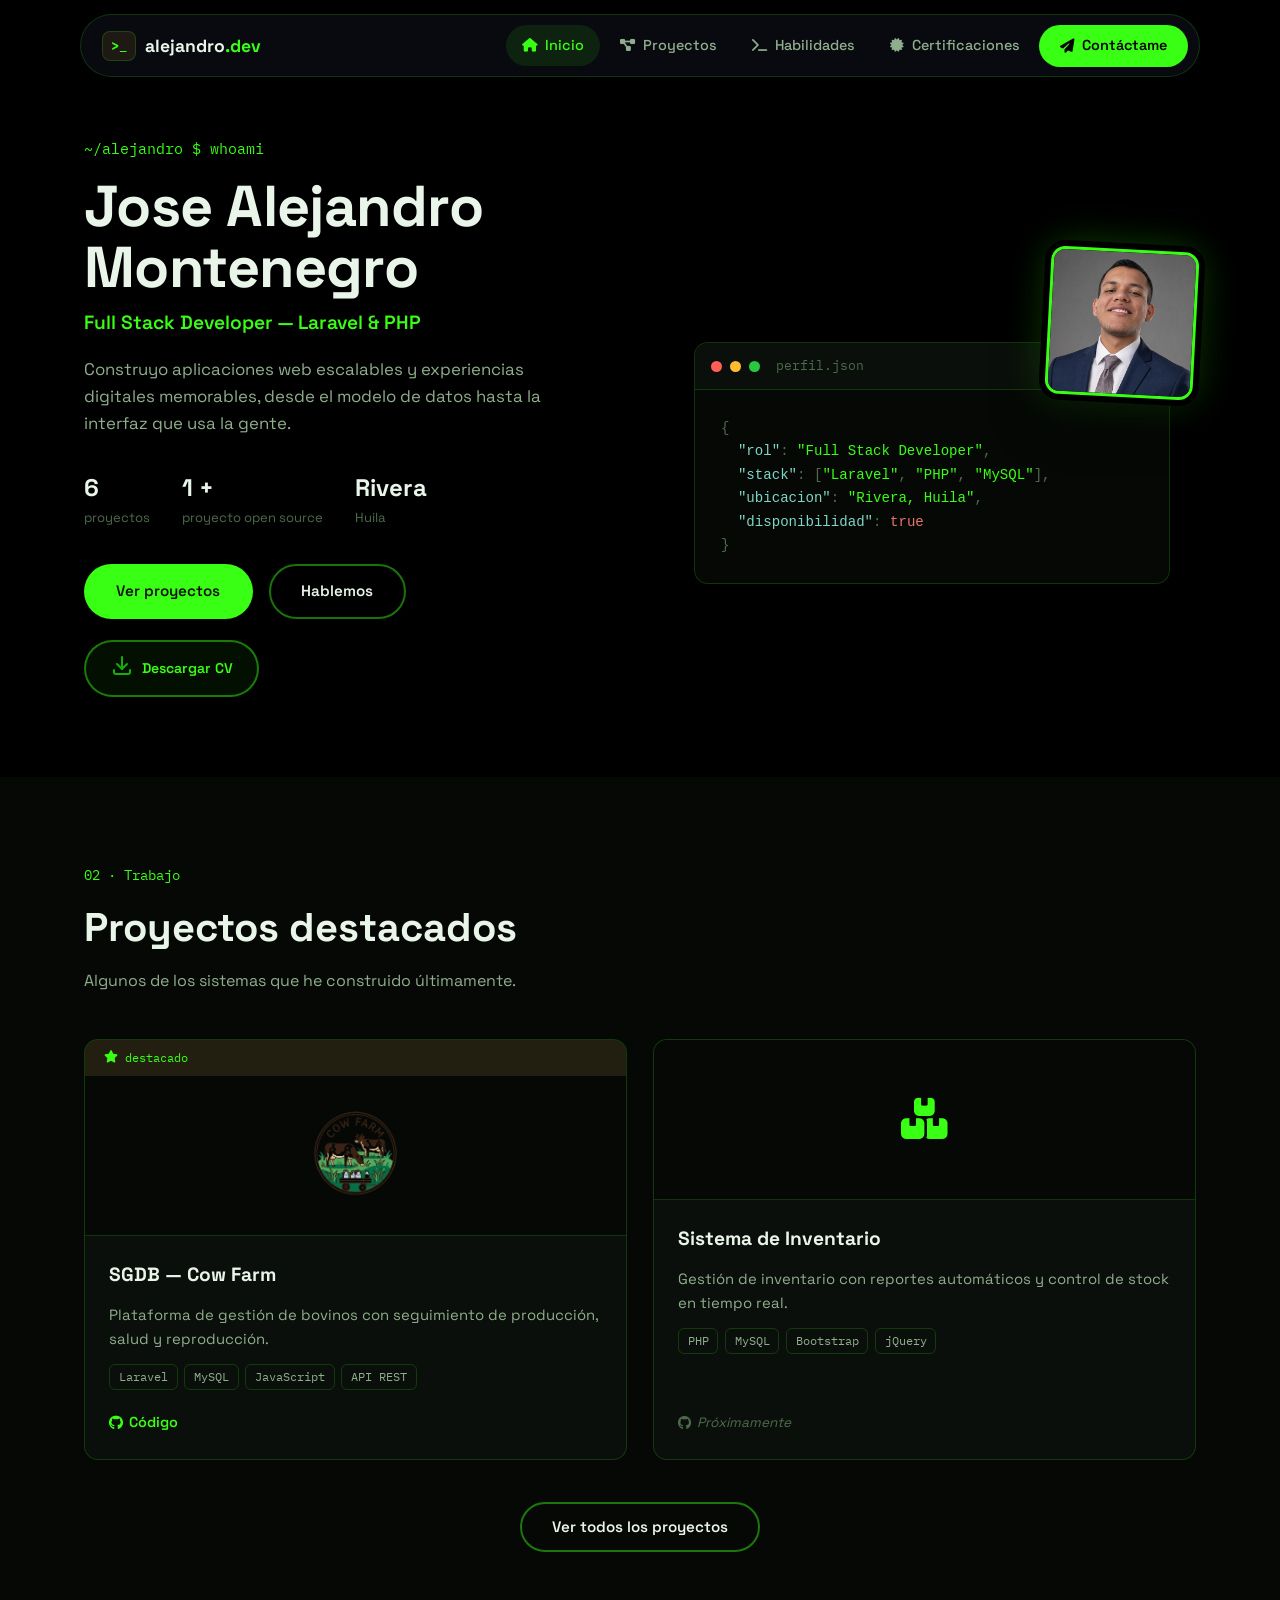
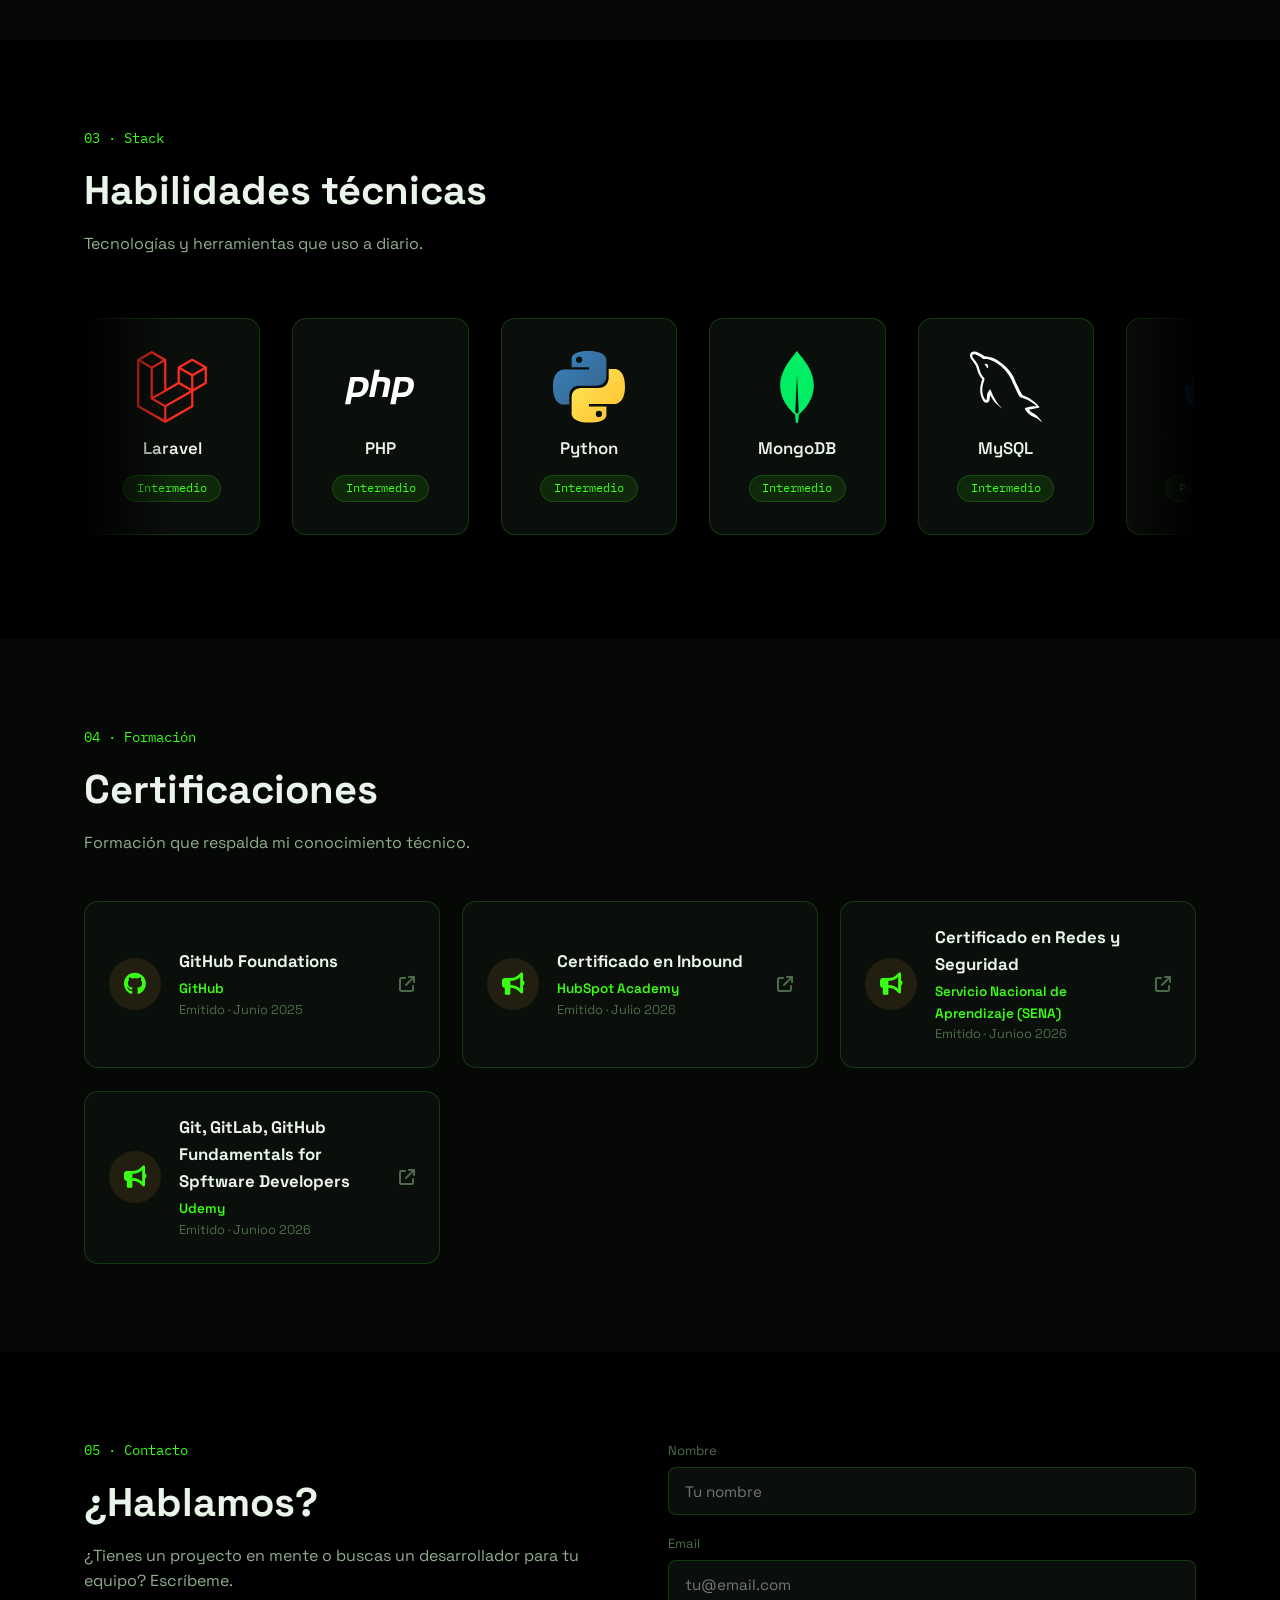
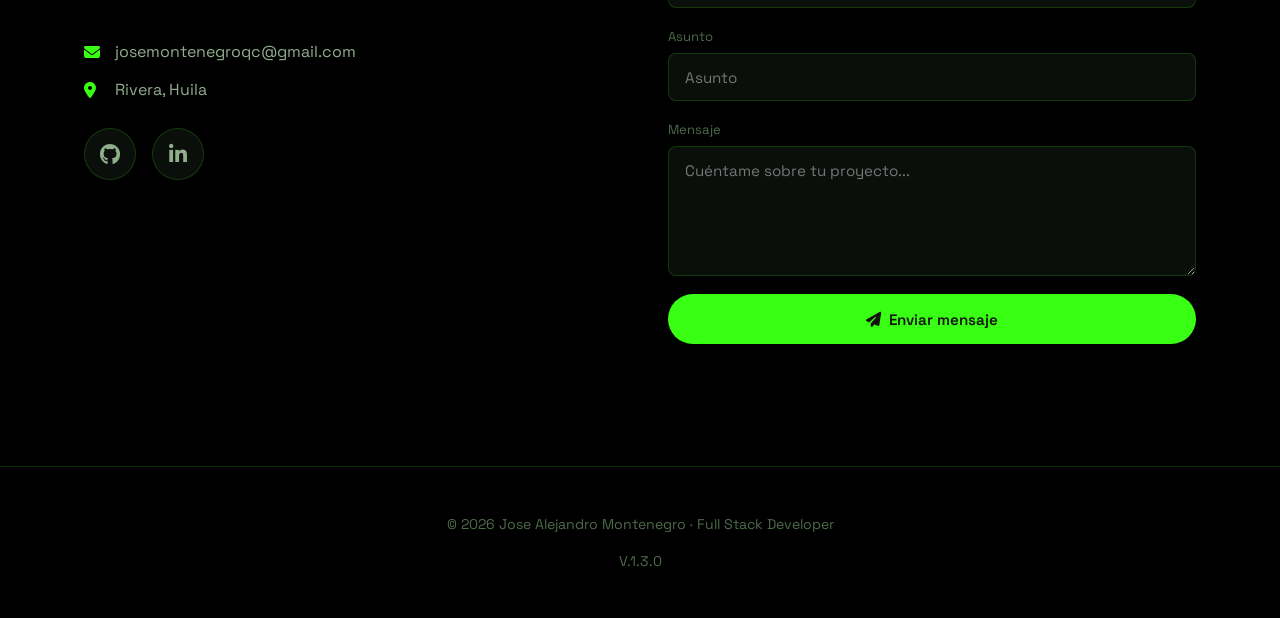
==== commit b2c3d38b: "fix: backward-compatible" ====
--- a/index.html
+++ b/index.html
@@ -132,7 +132,7 @@
             <i class="fas fa-star"></i><span>destacado</span>
           </div>
           <div class="project-thumb">
-            <img src="img/logo.png" alt="Logo de SGDB Cow Farm" onerror="this.parentElement.classList.add('img-fallback')">
+            <img src="img/Logo_Cow_Farm_SGDB.png" alt="Logo de SGDB Cow Farm" onerror="this.parentElement.classList.add('img-fallback')">
           </div>
           <div class="project-body">
             <h3>SGDB — Cow Farm</h3>
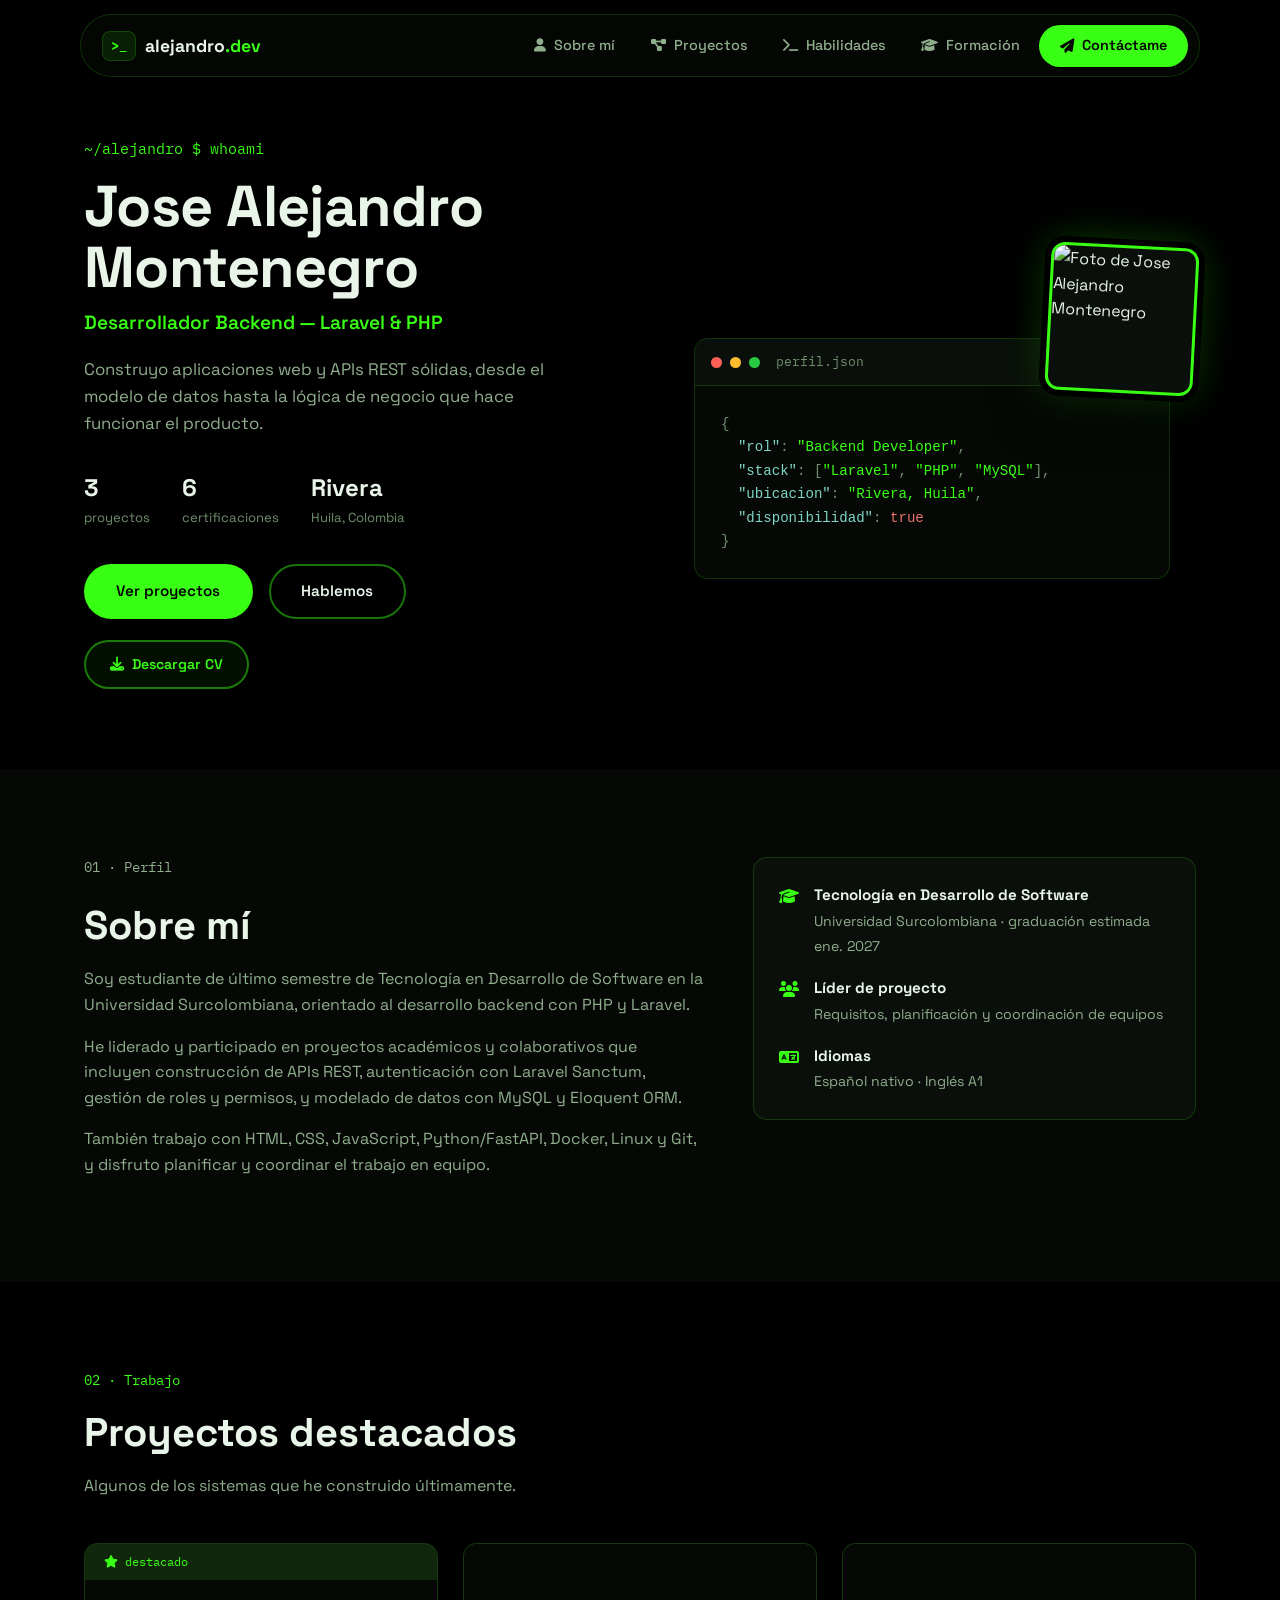
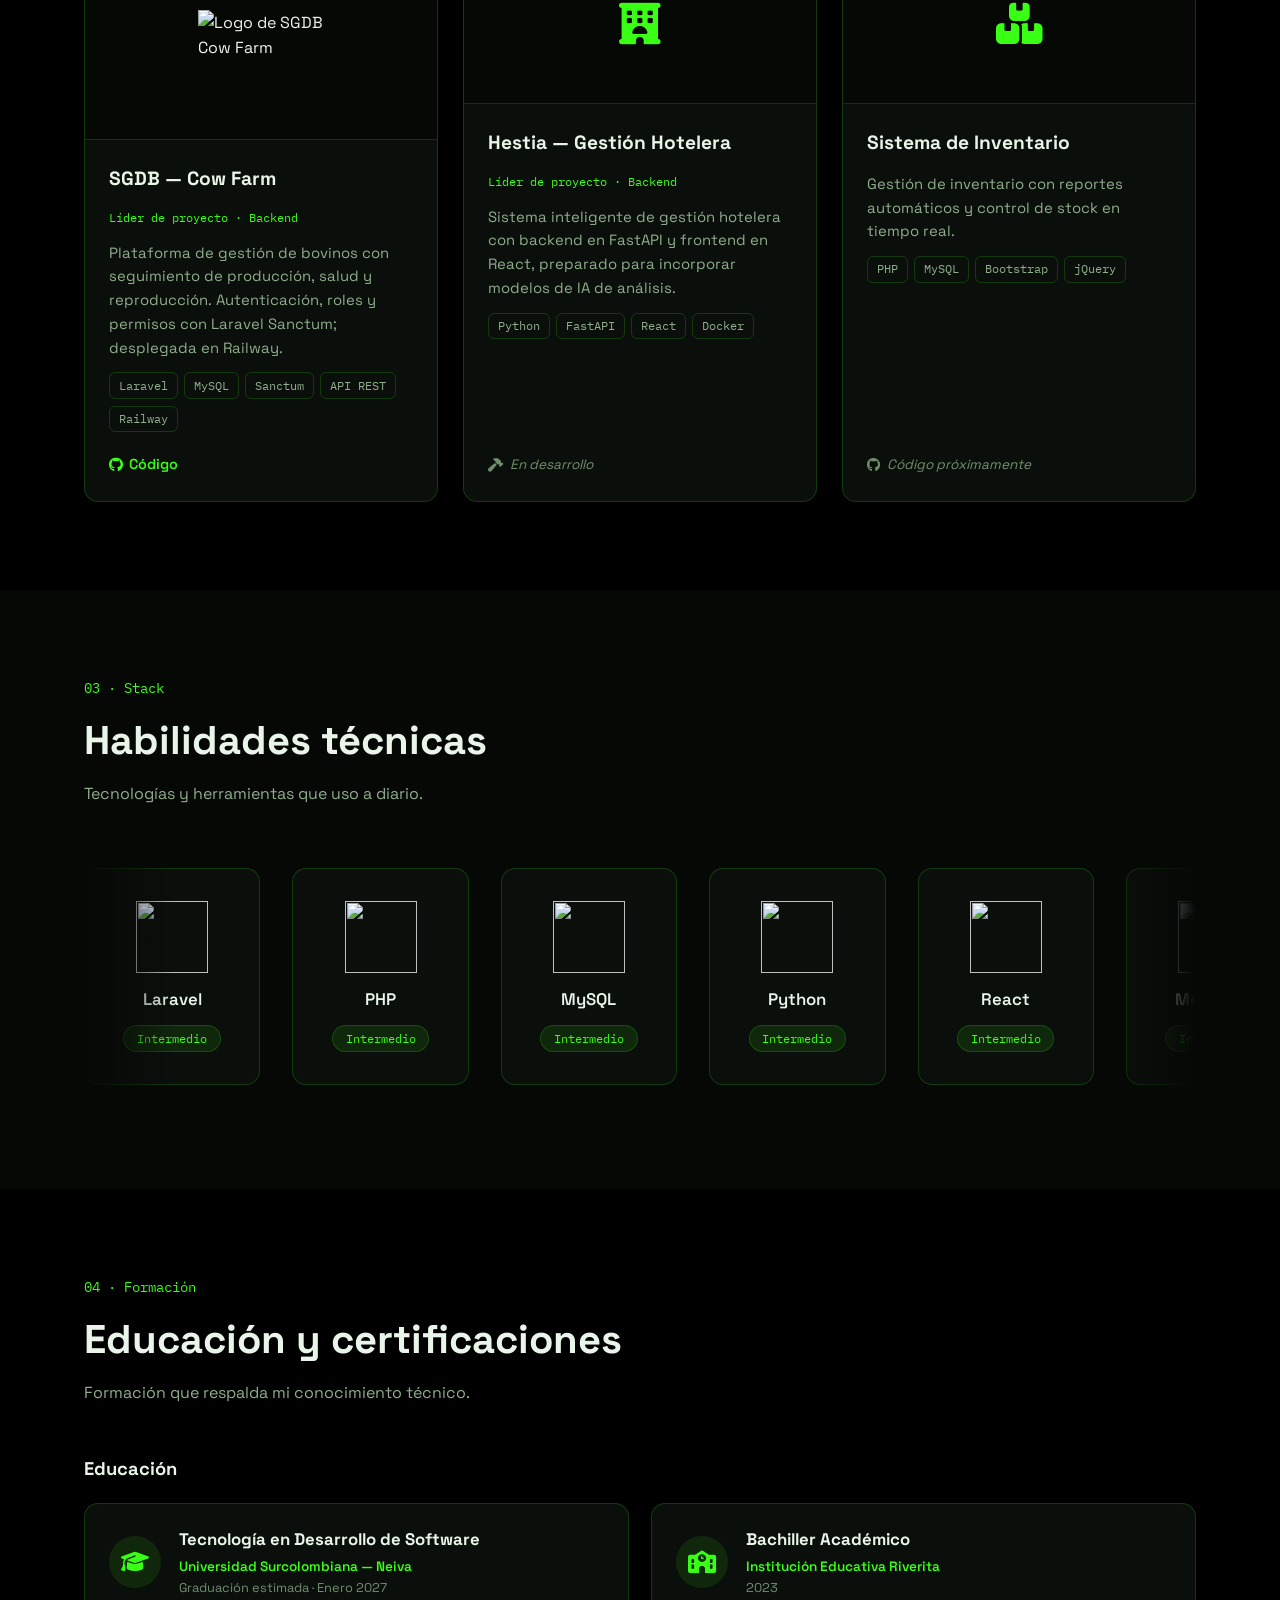
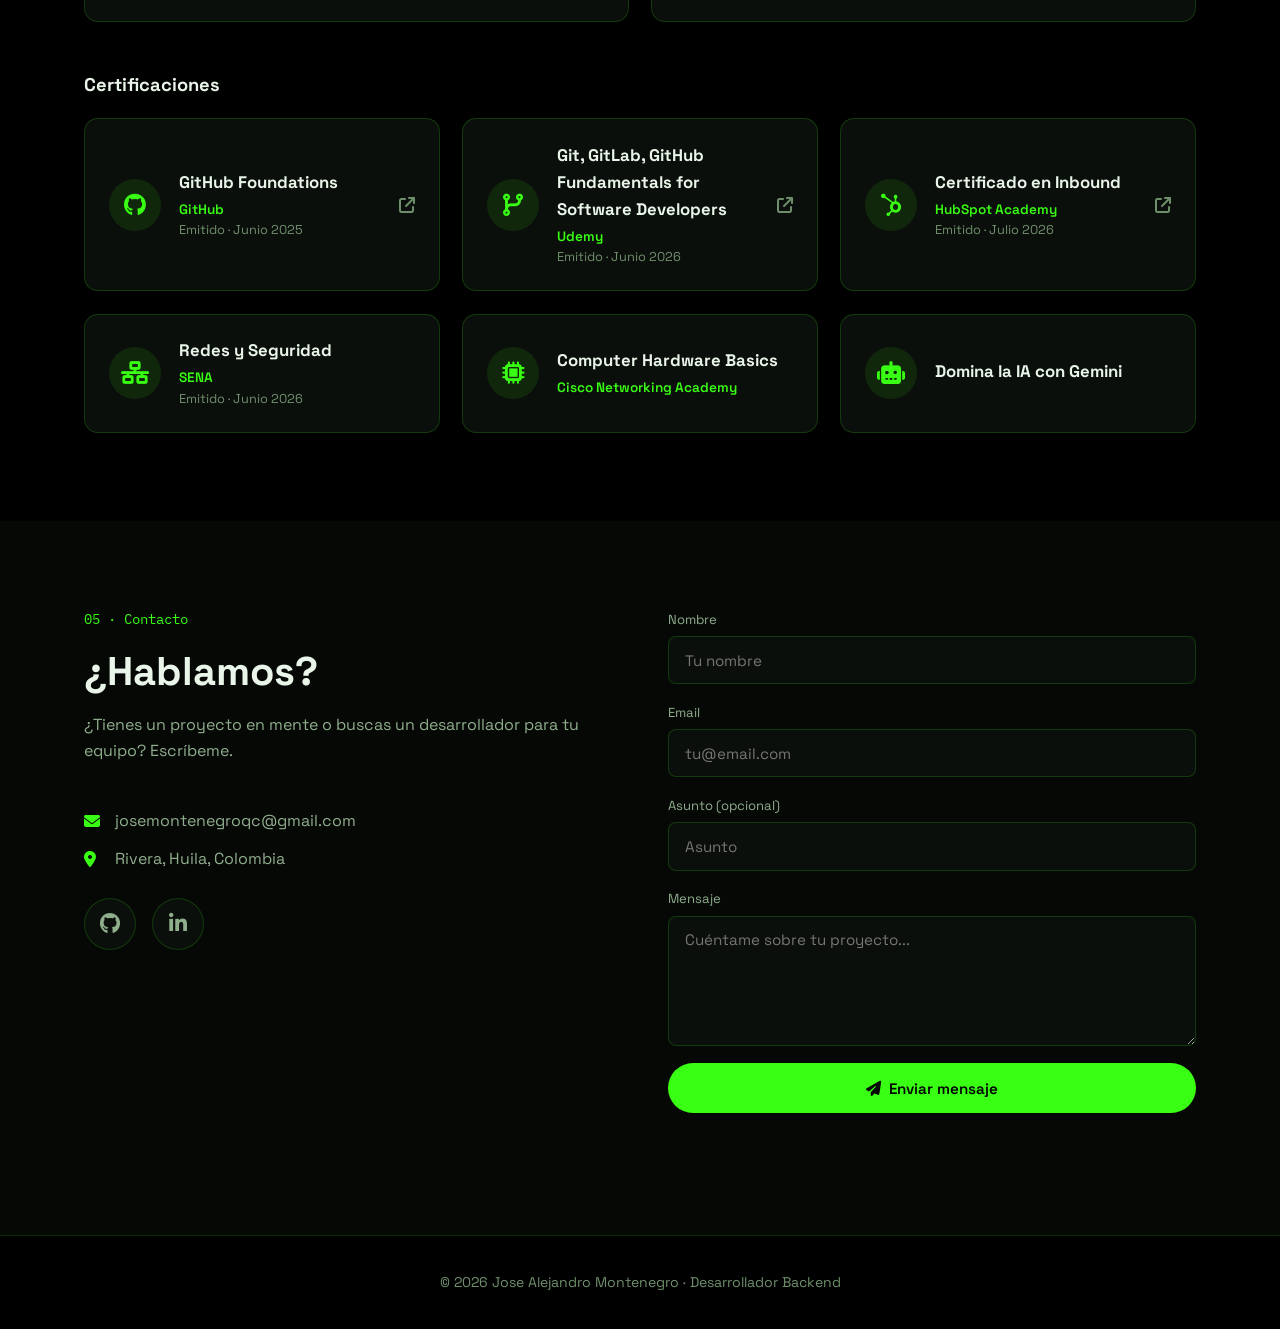
==== commit a9b06812: "Update Portafolio" ====
--- a/index.html
+++ b/index.html
@@ -1,16 +1,59 @@
 <!DOCTYPE html>
-<html lang="es" data-theme="dark">
+<html lang="es">
 <head>
 <meta charset="UTF-8" />
 <meta name="viewport" content="width=device-width, initial-scale=1.0" />
-<title>Jose Alejandro Montenegro - Full Stack Developer</title>
-<meta name="description" content="Portafolio de Jose Alejandro Montenegro, desarrollador Full Stack especializado en Laravel y PHP." />
-<link rel="preconnect" href="https://fonts.googleapis.com">
-<link rel="preconnect" href="https://fonts.gstatic.com" crossorigin>
-<link href="https://fonts.googleapis.com/css2?family=Space+Grotesk:wght@400;500;600;700&family=IBM+Plex+Mono:wght@400;500;600&display=swap" rel="stylesheet">
-<link rel="stylesheet" href="https://cdnjs.cloudflare.com/ajax/libs/font-awesome/6.5.0/css/all.min.css" />
+<title>Jose Alejandro Montenegro — Desarrollador Backend Laravel &amp; PHP</title>
+<meta name="description" content="Portafolio de Jose Alejandro Montenegro, desarrollador backend con PHP y Laravel: APIs REST, MySQL y autenticación con Laravel Sanctum." />
+<meta name="author" content="Jose Alejandro Montenegro" />
+<meta name="theme-color" content="#000000" />
+<link rel="canonical" href="https://jamlizca.github.io/mi_portafolio/" />
+
+<!-- redes sociales -->
+<meta property="og:type" content="website" />
+<meta property="og:locale" content="es_CO" />
+<meta property="og:title" content="Jose Alejandro Montenegro — Desarrollador Backend" />
+<meta property="og:description" content="Laravel · PHP · MySQL · APIs REST. Proyectos, habilidades y contacto." />
+<meta property="og:url" content="https://jamlizca.github.io/mi_portafolio/" />
+<meta property="og:image" content="https://jamlizca.github.io/mi_portafolio/assets/img/og-image.jpg" />
+<meta property="og:image:width" content="1200" />
+<meta property="og:image:height" content="630" />
+<meta name="twitter:card" content="summary_large_image" />
+
+<!-- Iconos -->
+<link rel="icon" href="assets/icons/favicon.svg" type="image/svg+xml" />
+<link rel="icon" href="assets/icons/favicon-32.png" sizes="32x32" type="image/png" />
+<link rel="apple-touch-icon" href="assets/icons/apple-touch-icon.png" />
+<link rel="manifest" href="site.webmanifest" />
+
+<!-- Fuentes y estilos -->
+<link rel="preconnect" href="https://fonts.googleapis.com" />
+<link rel="preconnect" href="https://fonts.gstatic.com" crossorigin />
+<link rel="stylesheet" href="https://fonts.googleapis.com/css2?family=Space+Grotesk:wght@400;500;600;700&family=IBM+Plex+Mono:wght@400;500&display=swap" />
+<link rel="stylesheet" href="https://cdnjs.cloudflare.com/ajax/libs/font-awesome/6.5.0/css/all.min.css" crossorigin="anonymous" referrerpolicy="no-referrer" />
 <link rel="stylesheet" href="style.css" />
-<link rel="icon" type="image/svg+xml" href="data:image/svg+xml,%3Csvg xmlns='http://www.w3.org/2000/svg' width='24' height='24' viewBox='0 0 24 24' fill='none' stroke='%23138636' stroke-width='2' stroke-linecap='round' stroke-linejoin='round' class='icon icon-tabler icons-tabler-outline icon-tabler-terminal-2'%3E%3Cpath stroke='none' d='M0 0h24v24H0z' fill='none'/%3E%3Cpath d='M8 9l3 3l-3 3'/%3E%3Cpath d='M13 15l3 0'/%3E%3Cpath d='M3 6a2 2 0 0 1 2 -2h14a2 2 0 0 1 2 2v12a2 2 0 0 1 -2 2h-14a2 2 0 0 1 -2 -2l0 -12'/%3E%3C/svg%3E">
+<link rel="preload" as="image" href="img/Portafolio.pngS" type="image/webp" />
+
+<script type="application/ld+json">
+{
+  "@context": "https://schema.org",
+  "@type": "Person",
+  "name": "Jose Alejandro Montenegro",
+  "jobTitle": "Desarrollador Backend",
+  "url": "https://jamlizca.github.io/mi_portafolio/",
+  "image": "https://jamlizca.github.io/mi_portafolio/assets/img/perfil.jpg",
+  "email": "mailto:josemontenegroqc@gmail.com",
+  "address": { "@type": "PostalAddress", "addressLocality": "Rivera", "addressRegion": "Huila", "addressCountry": "CO" },
+  "alumniOf": { "@type": "CollegeOrUniversity", "name": "Universidad Surcolombiana" },
+  "knowsAbout": ["PHP", "Laravel", "MySQL", "APIs REST", "Python", "FastAPI", "Docker", "Git"],
+  "sameAs": [
+    "https://github.com/JAMLizca",
+    "https://www.linkedin.com/in/jose-alejandro-montenegro-77485631a"
+  ]
+}
+</script>
+
+<script src="script.js" defer></script>
 </head>
 <body>
 
@@ -19,65 +62,63 @@
 <!-- NAVBAR -->
 <header class="site-header">
   <nav class="navbar" aria-label="Navegación principal">
-    <a href="#hero" class="brand">
-      <span class="brand-mark">&gt;_</span>
+    <a href="#hero" class="brand" aria-label="Inicio">
+      <span class="brand-mark" aria-hidden="true">&gt;_</span>
       <span class="brand-text">alejandro<span class="dot">.dev</span></span>
     </a>
 
-    <ul class="nav-links" id="navLinks">
-      <li><a href="#hero" class="nav-link active" data-nav><i class="fas fa-house nav-icon"></i><span>Inicio</span></a></li>
-      <li><a href="#proyectos" class="nav-link" data-nav><i class="fas fa-diagram-project nav-icon"></i><span>Proyectos</span></a></li>
-      <li><a href="#habilidades" class="nav-link" data-nav><i class="fas fa-terminal nav-icon"></i><span>Habilidades</span></a></li>
-      <li><a href="#certificaciones" class="nav-link" data-nav><i class="fas fa-certificate nav-icon"></i><span>Certificaciones</span></a></li>
-      <li><a href="#contacto" class="nav-cta" data-nav><i class="fas fa-paper-plane"></i> Contáctame</a></li>
+    <ul class="nav-links">
+      <li><a href="#sobre-mi" class="nav-link" data-nav><i class="fas fa-user nav-icon" aria-hidden="true"></i><span>Sobre mí</span></a></li>
+      <li><a href="#proyectos" class="nav-link" data-nav><i class="fas fa-diagram-project nav-icon" aria-hidden="true"></i><span>Proyectos</span></a></li>
+      <li><a href="#habilidades" class="nav-link" data-nav><i class="fas fa-terminal nav-icon" aria-hidden="true"></i><span>Habilidades</span></a></li>
+      <li><a href="#formacion" class="nav-link" data-nav><i class="fas fa-graduation-cap nav-icon" aria-hidden="true"></i><span>Formación</span></a></li>
+      <li><a href="#contacto" class="nav-cta"><i class="fas fa-paper-plane" aria-hidden="true"></i> Contáctame</a></li>
     </ul>
 
-    <button class="menu-toggle" id="menuToggle" aria-label="Abrir menú" aria-expanded="false" aria-controls="mobileMenu">
+    <button class="menu-toggle" id="menuToggle" type="button" aria-label="Abrir menú" aria-expanded="false" aria-controls="mobileMenu">
       <span></span><span></span><span></span>
     </button>
   </nav>
 </header>
 
-<div class="mobile-menu-overlay" id="mobileMenuOverlay" hidden></div>
-
-<div class="mobile-menu" id="mobileMenu" hidden>
+<div class="mobile-menu" id="mobileMenu" role="dialog" aria-modal="true" aria-label="Menú" hidden>
   <div class="mobile-menu-header">
-    <a href="#hero" class="mobile-menu-brand">
-      <span class="brand-mark">&gt;_</span>
+    <a href="#hero" class="brand" aria-label="Inicio">
+      <span class="brand-mark" aria-hidden="true">&gt;_</span>
       <span class="brand-text">alejandro<span class="dot">.dev</span></span>
     </a>
-    <button class="mobile-menu-close" id="mobileMenuClose" aria-label="Cerrar menú">
-      <i class="fas fa-xmark"></i>
+    <button class="mobile-menu-close" id="mobileMenuClose" type="button" aria-label="Cerrar menú">
+      <i class="fas fa-xmark" aria-hidden="true"></i>
     </button>
   </div>
   <ul>
-    <li><a href="#hero" data-nav-mobile><i class="fas fa-house nav-icon"></i><span>Inicio</span></a></li>
-    <li><a href="#proyectos" data-nav-mobile><i class="fas fa-diagram-project nav-icon"></i><span>Proyectos</span></a></li>
-    <li><a href="#habilidades" data-nav-mobile><i class="fas fa-terminal nav-icon"></i><span>Habilidades</span></a></li>
-    <li><a href="#certificaciones" data-nav-mobile><i class="fas fa-certificate nav-icon"></i><span>Certificaciones</span></a></li>
+    <li><a href="#sobre-mi" data-nav><i class="fas fa-user nav-icon" aria-hidden="true"></i><span>Sobre mí</span></a></li>
+    <li><a href="#proyectos" data-nav><i class="fas fa-diagram-project nav-icon" aria-hidden="true"></i><span>Proyectos</span></a></li>
+    <li><a href="#habilidades" data-nav><i class="fas fa-terminal nav-icon" aria-hidden="true"></i><span>Habilidades</span></a></li>
+    <li><a href="#formacion" data-nav><i class="fas fa-graduation-cap nav-icon" aria-hidden="true"></i><span>Formación</span></a></li>
   </ul>
-  <a href="#contacto" class="mobile-cta" data-nav-mobile><i class="fas fa-paper-plane"></i> Contáctame</a>
+  <a href="#contacto" class="mobile-cta"><i class="fas fa-paper-plane" aria-hidden="true"></i> Contáctame</a>
 </div>
 
-<main id="main">
+<main id="main" tabindex="-1">
 
   <!-- HERO -->
-  <section id="hero" class="hero">
+  <section id="hero" class="hero" aria-labelledby="hero-title">
     <div class="container hero-grid">
 
       <div class="hero-copy">
-        <p class="eyebrow">~/alejandro <span class="cursor">$</span> whoami</p>
-        <h1>Jose Alejandro<br>Montenegro</h1>
-        <p class="role">Full Stack Developer — Laravel &amp; PHP</p>
+        <p class="eyebrow" aria-hidden="true">~/alejandro <span class="cursor">$</span> whoami</p>
+        <h1 id="hero-title">Jose Alejandro<br>Montenegro</h1>
+        <p class="role">Desarrollador Backend — Laravel &amp; PHP</p>
         <p class="bio">
-          Construyo aplicaciones web escalables y experiencias digitales memorables,
-          desde el modelo de datos hasta la interfaz que usa la gente.
+          Construyo aplicaciones web y APIs REST sólidas, desde el modelo de datos
+          hasta la lógica de negocio que hace funcionar el producto.
         </p>
 
         <ul class="stat-list">
-          <li><span class="stat-num">6</span><span class="stat-label">proyectos</span></li>
-          <li><span class="stat-num">1 +</span><span class="stat-label">proyecto open source</span></li>
-          <li><span class="stat-num">Rivera</span><span class="stat-label">Huila</span></li>
+          <li><span class="stat-num">3</span><span class="stat-label">proyectos</span></li>
+          <li><span class="stat-num">6</span><span class="stat-label">certificaciones</span></li>
+          <li><span class="stat-num">Rivera</span><span class="stat-label">Huila, Colombia</span></li>
         </ul>
 
         <div class="hero-actions">
@@ -86,18 +127,21 @@
         </div>
 
         <div class="cv-actions">
-          <a href="Recursos/CV_Jose_Alejandro_Montenegro.docx" target="_blank" rel="noopener noreferrer" class="btn btn-cv">
-            <i><svg xmlns="http://www.w3.org/2000/svg" width="24" height="24" viewBox="0 0 24 24" fill="none" stroke="#15ae0a" stroke-width="2" stroke-linecap="round" stroke-linejoin="round" class="icon icon-tabler icons-tabler-outline icon-tabler-download"><path stroke="none" d="M0 0h24v24H0z" fill="none" /><path d="M4 17v2a2 2 0 0 0 2 2h12a2 2 0 0 0 2 -2v-2" /><path d="M7 11l5 5l5 -5" /><path d="M12 4l0 12" /></svg></i> Descargar CV
+          <a href="assets/cv/CV_Jose_Alejandro_Montenegro.pdf" download class="btn btn-cv">
+            <i class="fas fa-download" aria-hidden="true"></i> Descargar CV <span class="visually-hidden">(PDF)</span>
           </a>
         </div>
       </div>
 
       <div class="hero-panel">
         <div class="hero-photo-card">
-          <img src="img/Portafolio.png" alt="Foto de Jose Alejandro Montenegro" onerror="this.parentElement.classList.add('img-fallback')">
-        </div>
-
-        <div class="terminal-window">
+          <picture>
+            <source srcset="assets/img/perfil.webp" type="image/webp" />
+            <img src="assets/img/perfil.jpg" alt="Foto de Jose Alejandro Montenegro" width="320" height="320" fetchpriority="high" />
+          </picture>
+        </div>
+
+        <div class="terminal-window" aria-hidden="true">
           <div class="terminal-bar">
             <span class="dot dot-red"></span>
             <span class="dot dot-yellow"></span>
@@ -106,7 +150,7 @@
           </div>
           <div class="terminal-body">
             <pre class="terminal-code"><code><span class="tk-punct">{</span>
-  <span class="tk-key">"rol"</span><span class="tk-punct">:</span> <span class="tk-str">"Full Stack Developer"</span><span class="tk-punct">,</span>
+  <span class="tk-key">"rol"</span><span class="tk-punct">:</span> <span class="tk-str">"Backend Developer"</span><span class="tk-punct">,</span>
   <span class="tk-key">"stack"</span><span class="tk-punct">:</span> <span class="tk-punct">[</span><span class="tk-str">"Laravel"</span><span class="tk-punct">,</span> <span class="tk-str">"PHP"</span><span class="tk-punct">,</span> <span class="tk-str">"MySQL"</span><span class="tk-punct">]</span><span class="tk-punct">,</span>
   <span class="tk-key">"ubicacion"</span><span class="tk-punct">:</span> <span class="tk-str">"Rivera, Huila"</span><span class="tk-punct">,</span>
   <span class="tk-key">"disponibilidad"</span><span class="tk-punct">:</span> <span class="tk-bool">true</span>
@@ -118,283 +162,261 @@
     </div>
   </section>
 
+  <!-- SOBRE MÍ -->
+  <section id="sobre-mi" class="section section-alt" aria-labelledby="sobre-mi-title">
+    <div class="container about-grid">
+      <div class="about-text">
+        <p class="section-eyebrow">01 · Perfil</p>
+        <h2 class="section-title" id="sobre-mi-title">Sobre mí</h2>
+        <p>
+          Soy estudiante de último semestre de Tecnología en Desarrollo de Software en la
+          Universidad Surcolombiana, orientado al desarrollo backend con PHP y Laravel.
+        </p>
+        <p>
+          He liderado y participado en proyectos académicos y colaborativos que incluyen
+          construcción de APIs REST, autenticación con Laravel Sanctum, gestión de roles y
+          permisos, y modelado de datos con MySQL y Eloquent ORM.
+        </p>
+        <p>
+          También trabajo con HTML, CSS, JavaScript, Python/FastAPI, Docker, Linux y Git,
+          y disfruto planificar y coordinar el trabajo en equipo.
+        </p>
+      </div>
+
+      <ul class="card about-facts">
+        <li>
+          <i class="fas fa-graduation-cap" aria-hidden="true"></i>
+          <div><strong>Tecnología en Desarrollo de Software</strong><span>Universidad Surcolombiana · graduación estimada ene. 2027</span></div>
+        </li>
+        <li>
+          <i class="fas fa-users" aria-hidden="true"></i>
+          <div><strong>Líder de proyecto</strong><span>Requisitos, planificación y coordinación de equipos</span></div>
+        </li>
+        <li>
+          <i class="fas fa-language" aria-hidden="true"></i>
+          <div><strong>Idiomas</strong><span>Español nativo · Inglés A1</span></div>
+        </li>
+      </ul>
+    </div>
+  </section>
+
   <!-- PROYECTOS -->
-  <section id="proyectos" class="section section-alt">
+  <section id="proyectos" class="section" aria-labelledby="proyectos-title">
     <div class="container">
       <p class="section-eyebrow">02 · Trabajo</p>
-      <h2 class="section-title">Proyectos destacados</h2>
+      <h2 class="section-title" id="proyectos-title">Proyectos destacados</h2>
       <p class="section-subtitle">Algunos de los sistemas que he construido últimamente.</p>
 
-      <div class="projects-grid" id="projectsGrid">
-
-        <article class="project-card featured">
+      <div class="projects-grid">
+
+        <article class="card project-card">
           <div class="project-file-bar">
-            <i class="fas fa-star"></i><span>destacado</span>
+            <i class="fas fa-star" aria-hidden="true"></i><span>destacado</span>
           </div>
           <div class="project-thumb">
-            <img src="img/Logo_Cow_Farm_SGDB.png" alt="Logo de SGDB Cow Farm" onerror="this.parentElement.classList.add('img-fallback')">
+            <picture>
+              <source srcset="assets/img/cowfarm.webp" type="image/webp" />
+              <img src="assets/img/cowfarm.png" alt="Logo de SGDB Cow Farm" width="250" height="199" loading="lazy" decoding="async" />
+            </picture>
           </div>
           <div class="project-body">
             <h3>SGDB — Cow Farm</h3>
-            <p>Plataforma de gestión de bovinos con seguimiento de producción, salud y reproducción.</p>
-            <ul class="tag-list">
-              <li>Laravel</li><li>MySQL</li><li>JavaScript</li><li>API REST</li>
+            <span class="project-role">Líder de proyecto · Backend</span>
+            <p>Plataforma de gestión de bovinos con seguimiento de producción, salud y reproducción. Autenticación, roles y permisos con Laravel Sanctum; desplegada en Railway.</p>
+            <ul class="tag-list" aria-label="Tecnologías">
+              <li>Laravel</li><li>MySQL</li><li>Sanctum</li><li>API REST</li><li>Railway</li>
             </ul>
             <div class="project-links">
               <a href="https://github.com/JAMLizca/Cow-Farm-SGDB" target="_blank" rel="noopener noreferrer">
-                <i class="fab fa-github"></i> Código
+                <i class="fab fa-github" aria-hidden="true"></i> Código <span class="visually-hidden">de Cow Farm (abre en una pestaña nueva)</span>
               </a>
             </div>
           </div>
         </article>
 
-        <article class="project-card">
-          <div class="project-thumb project-thumb-icon"><i class="fas fa-boxes-stacked"></i></div>
+        <article class="card project-card">
+          <div class="project-thumb project-thumb-icon"><i class="fas fa-hotel" aria-hidden="true"></i></div>
+          <div class="project-body">
+            <h3>Hestia — Gestión Hotelera</h3>
+            <span class="project-role">Líder de proyecto · Backend</span>
+            <p>Sistema inteligente de gestión hotelera con backend en FastAPI y frontend en React, preparado para incorporar modelos de IA de análisis.</p>
+            <ul class="tag-list" aria-label="Tecnologías">
+              <li>Python</li><li>FastAPI</li><li>React</li><li>Docker</li>
+            </ul>
+            <div class="project-links">
+              <span class="link-disabled"><i class="fas fa-hammer" aria-hidden="true"></i> En desarrollo</span>
+            </div>
+          </div>
+        </article>
+
+        <article class="card project-card">
+          <div class="project-thumb project-thumb-icon"><i class="fas fa-boxes-stacked" aria-hidden="true"></i></div>
           <div class="project-body">
             <h3>Sistema de Inventario</h3>
             <p>Gestión de inventario con reportes automáticos y control de stock en tiempo real.</p>
-            <ul class="tag-list">
+            <ul class="tag-list" aria-label="Tecnologías">
               <li>PHP</li><li>MySQL</li><li>Bootstrap</li><li>jQuery</li>
             </ul>
             <div class="project-links">
-              <span class="link-disabled" title="Próximamente"><i class="fab fa-github"></i> Próximamente</span>
+              <span class="link-disabled"><i class="fab fa-github" aria-hidden="true"></i> Código próximamente</span>
             </div>
           </div>
         </article>
-      </div>
-
-      <div class="view-more-wrap">
-        <button class="btn btn-outline" id="viewMoreBtn" type="button" aria-expanded="false" aria-controls="projectsGrid">
-          Ver todos los proyectos
-        </button>
+
       </div>
     </div>
   </section>
 
   <!-- HABILIDADES -->
-  <section id="habilidades" class="section">
+  <section id="habilidades" class="section section-alt" aria-labelledby="habilidades-title">
     <div class="container">
       <p class="section-eyebrow">03 · Stack</p>
-      <h2 class="section-title">Habilidades técnicas</h2>
+      <h2 class="section-title" id="habilidades-title">Habilidades técnicas</h2>
       <p class="section-subtitle">Tecnologías y herramientas que uso a diario.</p>
 
       <div class="skills-carousel-wrapper">
-        <div class="skills-carousel" id="skillsCarousel">
-
-          <!-- Laravel -->
-          <div class="skill-item-large">
-            <div class="skill-icon">
-              <svg preserveAspectRatio="xMidYMid" viewBox="0 0 256 264"><path d="m255.9 59.6.1 1.1v56.6c0 1.4-.8 2.8-2 3.5l-47.6 27.4v54.2c0 1.4-.7 2.8-2 3.5l-99.1 57-.7.4-.3.1c-.7.2-1.4.2-2.1 0l-.4-.1-.6-.3L2 206c-1.3-.8-2.1-2.2-2.1-3.6V32.7l.1-1.1.2-.4.3-.6.2-.4.4-.5.4-.3c.2 0 .3-.2.5-.3L51.6.6c1.3-.8 2.9-.8 4.1 0L105.3 29c.2 0 .3.2.4.3l.5.3c0 .2.2.4.3.5l.3.4.3.6.1.4.2 1v106l41.2-23.7V60.7c0-.4 0-.7.2-1l.1-.4.3-.7.3-.3.3-.5.5-.3.4-.4 49.6-28.5c1.2-.7 2.8-.7 4 0L254 57l.5.4.4.3.4.5.2.3c.2.2.2.5.3.7l.2.3Zm-8.2 55.3v-47l-17.3 10-24 13.7v47l41.3-23.7Zm-49.5 85v-47l-23.6 13.5-67.2 38.4v47.5l90.8-52.3ZM8.2 39.9V200l90.9 52.3v-47.5l-47.5-26.9-.4-.4c-.2 0-.3-.1-.4-.3l-.4-.4-.3-.4-.2-.5-.2-.5v-.6l-.2-.5V63.6L25.6 49.8l-17.3-10Zm45.5-31L12.4 32.8l41.3 23.7 41.2-23.7L53.7 8.9ZM75 157.3l24-13.8V39.8l-17.3 10-24 13.8v103.6l17.3-10ZM202.3 36.9 161 60.7l41.3 23.8 41.3-23.8-41.3-23.8Zm-4.1 54.7-24-13.8-17.3-10v47l24 13.9 17.3 10v-47Zm-95 106 60.6-34.5 30.2-17.3-41.2-23.8-47.5 27.4L62 174.3l41.2 23.3Z" fill="#FF2D20"/></svg>
-            </div>
-            <span class="skill-name-large">Laravel</span>
-            <span class="skill-level">Intermedio</span>
-          </div>
-
-          <!-- PHP -->
-          <div class="skill-item-large">
-            <div class="skill-icon">
-              <svg viewBox="0 -1 100 50"><path fill="#fff" d="M7.579 10.123h14.204c4.169.035 7.19 1.237 9.063 3.604 1.873 2.367 2.491 5.6 1.855 9.699-.247 1.873-.795 3.71-1.643 5.512a16.385 16.385 0 01-3.392 4.876c-1.767 1.837-3.657 3.003-5.671 3.498a26.11 26.11 0 01-6.254.742h-6.36l-2.014 10.07H0l7.579-38.001m6.201 6.042l-3.18 15.9c.212.035.424.053.636.053h.742c3.392.035 6.219-.3 8.48-1.007 2.261-.742 3.781-3.321 4.558-7.738.636-3.71 0-5.848-1.908-6.413-1.873-.565-4.222-.83-7.049-.795-.424.035-.83.053-1.219.053h-1.113l.053-.053M41.093 0h7.314L46.34 10.123h6.572c3.604.071 6.289.813 8.056 2.226 1.802 1.413 2.332 4.099 1.59 8.056l-3.551 17.649h-7.42L54.979 21.2c.353-1.767.247-3.021-.318-3.763s-1.784-1.113-3.657-1.113l-5.883-.053-4.346 21.783h-7.314L41.093 0M70.412 10.123h14.204c4.169.035 7.19 1.237 9.063 3.604 1.873 2.367 2.491 5.6 1.855 9.699-.247 1.873-.795 3.71-1.643 5.512a16.385 16.385 0 01-3.392 4.876c-1.767 1.837-3.657 3.003-5.671 3.498a26.11 26.11 0 01-6.254.742h-6.36L70.2 48.124h-7.367l7.579-38.001m6.201 6.042l-3.18 15.9c.212.035.424.053.636.053h.742c3.392.035 6.219-.3 8.48-1.007 2.261-.742 3.781-3.321 4.558-7.738.636-3.71 0-5.848-1.908-6.413-1.873-.565-4.222-.83-7.049-.795-.424.035-.83.053-1.219.053H76.56l.053-.053"/></svg>
-            </div>
-            <span class="skill-name-large">PHP</span>
-            <span class="skill-level">Intermedio</span>
-          </div>
-
-          <!-- Python -->
-          <div class="skill-item-large">
-            <div class="skill-icon">
-              <svg fill="none" viewBox="16 16 32 32"><path fill="url(#python__a)" d="M31.885 16c-8.124 0-7.617 3.523-7.617 3.523l.01 3.65h7.752v1.095H21.197S16 23.678 16 31.876c0 8.196 4.537 7.906 4.537 7.906h2.708v-3.804s-.146-4.537 4.465-4.537h7.688s4.32.07 4.32-4.175v-7.019S40.374 16 31.885 16zm-4.275 2.454a1.394 1.394 0 1 1 0 2.79 1.393 1.393 0 0 1-1.395-1.395c0-.771.624-1.395 1.395-1.395z"/><path fill="url(#python__b)" d="M32.115 47.833c8.124 0 7.617-3.523 7.617-3.523l-.01-3.65H31.97v-1.095h10.832S48 40.155 48 31.958c0-8.197-4.537-7.906-4.537-7.906h-2.708v3.803s.146 4.537-4.465 4.537h-7.688s-4.32-.07-4.32 4.175v7.019s-.656 4.247 7.833 4.247zm4.275-2.454a1.393 1.393 0 0 1-1.395-1.395 1.394 1.394 0 1 1 1.395 1.395z"/><defs><linearGradient id="python__a" x1="19.075" x2="34.898" y1="18.782" y2="34.658" gradientUnits="userSpaceOnUse"><stop stop-color="#387EB8"/><stop offset="1" stop-color="#366994"/></linearGradient><linearGradient id="python__b" x1="28.809" x2="45.803" y1="28.882" y2="45.163" gradientUnits="userSpaceOnUse"><stop stop-color="#FFE052"/><stop offset="1" stop-color="#FFC331"/></linearGradient></defs></svg>
-            </div>
-            <span class="skill-name-large">Python</span>
-            <span class="skill-level">Intermedio</span>
-          </div>
-
-          <!-- MongoDB -->
-          <div class="skill-item-large">
-            <div class="skill-icon">
-              <svg fill="none" viewBox="0 0 120 257"><path fill="#00ED64" d="M82.323 28.55C71.537 15.795 62.249 2.84 60.35.15c-.2-.2-.5-.2-.7 0-1.897 2.69-11.185 15.645-21.971 28.4C-54.902 146.238 52.26 225.661 52.26 225.661l.9.597c.798 12.258 2.795 29.896 2.795 29.896h7.99s1.998-17.539 2.797-29.896l.899-.697c.1 0 107.263-79.323 14.68-197.01ZM59.95 223.867s-4.793-4.086-6.092-6.179v-.199l5.793-128.151c0-.4.6-.4.6 0l5.792 128.151v.199c-1.299 2.093-6.093 6.179-6.093 6.179Z"/></svg>
-            </div>
-            <span class="skill-name-large">MongoDB</span>
-            <span class="skill-level">Intermedio</span>
-          </div>
-
-          <!-- MySQL -->
-          <div class="skill-item-large">
-            <div class="skill-icon">
-              <svg preserveAspectRatio="xMidYMid" viewBox="0 0 256 252"><path fill="#FFF" d="M236 194c-14 0-25 1-34 5-3 1-7 1-7 4l3 6c2 3 5 8 9 11l11 8 21 10 11 9 6 4-3-6-5-5c-5-7-11-13-18-18-6-3-18-9-20-15h-1l12-3 18-3 8-2v-2l-9-10c-8-8-18-15-28-22l-18-8c-2-1-6-2-7-4l-7-13-15-30-8-20c-18-30-38-48-68-65-6-4-14-5-22-7l-13-1-8-6C34 5 8-9 1 9c-5 11 7 22 11 28l9 13 3 9c3 8 5 17 9 24l6 10c2 2 4 3 5 6-3 4-3 9-4 13-7 20-4 44 5 59 2 4 9 14 18 10 8-3 6-13 8-22l1-4 8 14c5 9 14 18 22 24 4 3 8 8 13 10l-4-4-9-10c-8-10-14-21-20-32l-7-17-3-6c-3 4-7 7-9 12-3 7-3 17-4 26h-1c-6-1-8-7-10-12-5-12-6-32-1-46 1-4 6-15 4-19-1-3-4-5-6-7l-7-12-10-30-9-13c-3-5-7-8-10-14-1-2-2-5 0-7l2-2c2-2 9 0 11 1 6 3 12 5 17 9l8 6h4c6 1 12 0 17 2 9 3 18 7 25 12 23 14 42 35 54 59 3 4 3 8 5 12l12 26c4 8 7 16 12 23 3 4 14 6 18 8l12 4 18 12c2 2 11 7 12 10Z"/><path fill="#FFF" d="m58 43-7 1 6 7 4 9v-1c3-1 4-4 4-8l-2-4-5-4Z"/></svg>
-            </div>
-            <span class="skill-name-large">MySQL</span>
-            <span class="skill-level">Intermedio</span>
-          </div>
-
-          <!-- Docker -->
-          <div class="skill-item-large">
-            <div class="skill-icon">
-              <svg viewBox="0 0 24 24" fill="#008fe2"><path d="M13.98 11.08h2.12a.19.19 0 0 0 .19-.19V9.01a.19.19 0 0 0-.19-.19h-2.12a.18.18 0 0 0-.18.18v1.9c0 .1.08.18.18.18m-2.95-5.43h2.12a.19.19 0 0 0 .18-.19V3.57a.19.19 0 0 0-.18-.18h-2.12a.18.18 0 0 0-.19.18v1.9c0 .1.09.18.19.18m0 2.71h2.12a.19.19 0 0 0 .18-.18V6.29a.19.19 0 0 0-.18-.18h-2.12a.18.18 0 0 0-.19.18v1.89c0 .1.09.18.19.18m-2.93 0h2.12a.19.19 0 0 0 .18-.18V6.29a.18.18 0 0 0-.18-.18H8.1a.18.18 0 0 0-.18.18v1.89c0 .1.08.18.18.18m-2.96 0h2.11a.19.19 0 0 0 .19-.18V6.29a.18.18 0 0 0-.19-.18H5.14a.19.19 0 0 0-.19.18v1.89c0 .1.08.18.19.18m5.89 2.72h2.12a.19.19 0 0 0 .18-.19V9.01a.19.19 0 0 0-.18-.19h-2.12a.18.18 0 0 0-.19.18v1.9c0 .1.09.18.19.18m-2.93 0h2.12a.18.18 0 0 0 .18-.19V9.01a.18.18 0 0 0-.18-.19H8.1a.18.18 0 0 0-.18.18v1.9c0 .1.08.18.18.18m-2.96 0h2.11a.18.18 0 0 0 .19-.19V9.01a.18.18 0 0 0-.18-.19H5.14a.19.19 0 0 0-.19.19v1.88c0 .1.08.19.19.19m-2.92 0h2.12a.18.18 0 0 0 .18-.19V9.01a.18.18 0 0 0-.18-.19H2.22a.18.18 0 0 0-.19.18v1.9c0 .1.08.18.19.18m21.54-1.19c-.06-.05-.67-.51-1.95-.51-.34 0-.68.03-1.01.09a3.77 3.77 0 0 0-1.72-2.57l-.34-.2-.23.33a4.6 4.6 0 0 0-.6 1.43c-.24.97-.1 1.88.4 2.66a4.7 4.7 0 0 1-1.75.42H.76a.75.75 0 0 0-.76.75 11.38 11.38 0 0 0 .7 4.06 6.03 6.03 0 0 0 2.4 3.12c1.18.73 3.1 1.14 5.28 1.14.98 0 1.96-.08 2.93-.26a12.25 12.25 0 0 0 3.82-1.4 10.5 10.5 0 0 0 2.61-2.13c1.25-1.42 2-3 2.55-4.4h.23c1.37 0 2.21-.55 2.68-1 .3-.3.55-.66.7-1.06l.1-.28Z"/></svg>
-            </div>
-            <span class="skill-name-large">Docker</span>
-            <span class="skill-level">Principiante</span>
-          </div>
-
-          <!-- Git -->
-          <div class="skill-item-large">
-            <div class="skill-icon">
-              <svg preserveAspectRatio="xMidYMid" viewBox="0 0 256 256"><path d="M251.17 116.6 139.4 4.82a16.49 16.49 0 0 0-23.31 0l-23.21 23.2 29.44 29.45a19.57 19.57 0 0 1 24.8 24.96l28.37 28.38a19.61 19.61 0 1 1-11.75 11.06L137.28 95.4v69.64a19.62 19.62 0 1 1-16.13-.57V94.2a19.61 19.61 0 0 1-10.65-25.73L81.46 39.44 4.83 116.08a16.49 16.49 0 0 0 0 23.32L116.6 251.17a16.49 16.49 0 0 0 23.32 0l111.25-111.25a16.5 16.5 0 0 0 0-23.33" fill="#DE4C36"/></svg>
-            </div>
-            <span class="skill-name-large">Git</span>
-            <span class="skill-level">Intermedio</span>
-          </div>
-
-          <!-- React -->
-          <div class="skill-item-large">
-            <div class="skill-icon">
-              <svg viewBox="0 0 569 512" xmlns:xlink="http://www.w3.org/1999/xlink"><g fill="none" fill-rule="evenodd"><g transform="translate(-227, -256)" fill="#58C4DC" fill-rule="nonzero"><g transform="translate(227, 256)"><path d="M285.5,201 C255.400481,201 231,225.400481 231,255.5 C231,285.599519 255.400481,310 285.5,310 C315.599519,310 340,285.599519 340,255.5 C340,225.400481 315.599519,201 285.5,201" id="react_dark__Path"/><path d="M568.959856,255.99437 C568.959856,213.207656 529.337802,175.68144 466.251623,150.985214 C467.094645,145.423543 467.85738,139.922107 468.399323,134.521063 C474.631631,73.0415145 459.808523,28.6686204 426.709856,9.5541429 C389.677085,-11.8291748 337.36955,3.69129898 284.479928,46.0162134 C231.590306,3.69129898 179.282771,-11.8291748 142.25,9.5541429 C109.151333,28.6686204 94.3382249,73.0415145 100.560533,134.521063 C101.102476,139.922107 101.845139,145.443621 102.708233,151.02537 C97.4493791,153.033193 92.2908847,155.161486 87.3331099,157.39017 C31.0111824,182.708821 0,217.765415 0,255.99437 C0,298.781084 39.6220545,336.307301 102.708233,361.003527 C101.845139,366.565197 101.102476,372.066633 100.560533,377.467678 C94.3382249,438.947226 109.151333,483.32012 142.25,502.434597 C153.629683,508.887578 166.52439,512.186771 179.603923,511.991836 C210.956328,511.991836 247.567589,495.487529 284.479928,465.972527 C321.372196,495.487529 358.003528,511.991836 389.396077,511.991836 C402.475265,512.183856 415.36922,508.884856 426.75,502.434597 C459.848667,483.32012 474.661775,438.947226 468.439467,377.467678 C467.897524,372.066633 467.134789,366.565197 466.291767,361.003527 C529.377946,336.347457 569,298.761006 569,255.99437 M389.155214,27.1025182 C397.565154,26.899606 405.877839,28.9368502 413.241569,33.0055186 C436.223966,46.2772304 446.540955,82.2775015 441.522965,131.770345 C441.181741,135.143488 440.780302,138.556788 440.298575,141.990165 C414.066922,134.08804 387.205771,128.452154 360.010724,125.144528 C343.525021,103.224055 325.192524,82.7564475 305.214266,63.9661533 C336.586743,39.7116483 366.032313,27.1025182 389.135142,27.1025182 M378.356498,310.205598 C368.204912,327.830733 357.150626,344.919965 345.237759,361.405091 C325.045049,363.479997 304.758818,364.51205 284.459856,364.497299 C264.167589,364.51136 243.888075,363.479308 223.702025,361.405091 C211.820914,344.919381 200.80007,327.83006 190.683646,310.205598 C180.532593,292.629285 171.306974,274.534187 163.044553,255.99437 C171.306974,237.454554 180.532593,219.359455 190.683646,201.783142 C200.784121,184.229367 211.770999,167.201087 223.601665,150.764353 C243.824636,148.63809 264.145559,147.579168 284.479928,147.591877 C304.772146,147.579725 325.051559,148.611772 345.237759,150.68404 C357.109048,167.14607 368.136094,184.201112 378.27621,201.783142 C388.419418,219.363718 397.644825,237.458403 405.915303,255.99437 C397.644825,274.530337 388.419418,292.625022 378.27621,310.205598 M419.724813,290.127366 C426.09516,307.503536 431.324985,325.277083 435.380944,343.334682 C417.779633,348.823635 399.836793,353.149774 381.668372,356.285142 C388.573127,345.871232 395.263781,335.035679 401.740334,323.778483 C408.143291,312.655143 414.144807,301.431411 419.805101,290.207679 M246.363271,390.377981 C258.848032,391.140954 271.593728,391.582675 284.5,391.582675 C297.406272,391.582675 310.232256,391.140954 322.737089,390.377981 C310.880643,404.583418 298.10766,417.997563 284.5,430.534446 C270.921643,417.999548 258.18192,404.585125 246.363271,390.377981 Z M187.311556,356.244986 C169.137286,353.123646 151.187726,348.810918 133.578912,343.334682 C137.618549,325.305649 142.828222,307.559058 149.174827,290.207679 C154.754833,301.431411 160.736278,312.655143 167.239594,323.778483 C173.74291,334.901824 180.467017,345.864539 187.311556,356.285142 M149.174827,221.760984 C142.850954,204.473938 137.654787,186.794745 133.619056,168.834762 C151.18418,163.352378 169.085653,159.013101 187.211197,155.844146 C180.346585,166.224592 173.622478,176.986525 167.139234,188.210257 C160.65599,199.433989 154.734761,210.517173 149.074467,221.760984 M322.616657,121.590681 C310.131896,120.827708 297.3862,120.385987 284.379568,120.385987 C271.479987,120.385987 258.767744,120.787552 246.242839,121.590681 C258.061488,107.383537 270.801211,93.9691137 284.379568,81.4342157 C297.99241,93.9658277 310.765727,107.380324 322.616657,121.590681 Z M401.70019,188.210257 C395.196875,176.939676 388.472767,166.09743 381.527868,155.68352 C399.744224,158.819049 417.734224,163.151949 435.380944,168.654058 C431.331963,186.680673 426.122466,204.426664 419.785029,221.781062 C414.205023,210.55733 408.203506,199.333598 401.720262,188.230335 M127.517179,131.790423 C122.438973,82.3176579 132.816178,46.2973086 155.778503,33.0255968 C163.144699,28.9632474 171.455651,26.9264282 179.864858,27.1225964 C202.967687,27.1225964 232.413257,39.7317265 263.785734,63.9862316 C243.794133,82.7898734 225.448298,103.270812 208.949132,125.204763 C181.761691,128.528025 154.90355,134.14313 128.661281,141.990165 C128.199626,138.556788 127.778115,135.163566 127.456963,131.790423 M98.4529773,182.106474 C101.54406,180.767925 104.695358,179.429376 107.906872,178.090828 C114.220532,204.735668 122.781793,230.7969 133.498624,255.99437 C122.761529,281.241316 114.193296,307.357063 107.8868,334.058539 C56.7434387,313.076786 27.0971497,284.003505 27.0971497,255.99437 C27.0971497,229.450947 53.1907013,202.526037 98.4529773,182.106474 Z M155.778503,478.963143 C132.816178,465.691432 122.438973,429.671082 127.517179,380.198317 C127.838331,376.825174 128.259842,373.431953 128.721497,369.978497 C154.953686,377.878517 181.814655,383.514365 209.009348,386.824134 C225.500295,408.752719 243.832321,429.233234 263.805806,448.042665 C220.069,481.834331 180.105722,492.97775 155.838719,478.963143 M441.502893,380.198317 C446.520883,429.691161 436.203894,465.691432 413.221497,478.963143 C388.974566,493.017906 348.991216,481.834331 305.274481,448.042665 C325.241364,429.232737 343.566681,408.752215 360.050868,386.824134 C387.245915,383.516508 414.107066,377.880622 440.338719,369.978497 C440.820446,373.431953 441.221885,376.825174 441.563109,380.198317 M461.193488,334.018382 C454.869166,307.332523 446.294494,281.231049 435.561592,255.99437 C446.289797,230.744081 454.857778,204.629101 461.173416,177.930202 C512.216417,198.911955 541.942994,227.985236 541.942994,255.99437 C541.942994,284.003505 512.296705,313.076786 461.153344,334.058539" id="react_dark__Shape"/></g></g></g></svg>
-            </div>
-            <span class="skill-name-large">React</span>
-            <span class="skill-level">Intermedio</span>
-          </div>
-
-          <!-- GitHub -->
-          <div class="skill-item-large">
-            <div class="skill-icon">
-              <svg viewBox="0 0 1024 1024" fill="none"><path fill-rule="evenodd" clip-rule="evenodd" d="M8 0C3.58 0 0 3.58 0 8C0 11.54 2.29 14.53 5.47 15.59C5.87 15.66 6.02 15.42 6.02 15.21C6.02 15.02 6.01 14.39 6.01 13.72C4 14.09 3.48 13.23 3.32 12.78C3.23 12.55 2.84 11.84 2.5 11.65C2.22 11.5 1.82 11.13 2.49 11.12C3.12 11.11 3.57 11.7 3.72 11.94C4.44 13.15 5.59 12.81 6.05 12.6C6.12 12.08 6.33 11.73 6.56 11.53C4.78 11.33 2.92 10.64 2.92 7.58C2.92 6.71 3.23 5.99 3.74 5.43C3.66 5.23 3.38 4.41 3.82 3.31C3.82 3.31 4.49 3.1 6.02 4.13C6.66 3.95 7.34 3.86 8.02 3.86C8.7 3.86 9.38 3.95 10.02 4.13C11.55 3.09 12.22 3.31 12.22 3.31C12.66 4.41 12.38 5.23 12.3 5.43C12.81 5.99 13.12 6.7 13.12 7.58C13.12 10.65 11.25 11.33 9.47 11.53C9.76 11.78 10.01 12.26 10.01 13.01C10.01 14.08 10 14.94 10 15.21C10 15.42 10.15 15.67 10.55 15.59C13.71 14.53 16 11.53 16 8C16 3.58 12.42 0 8 0Z" transform="scale(64)" fill="#ffff"/></svg>
-            </div>
-            <span class="skill-name-large">GitHub</span>
-            <span class="skill-level">Intermedio</span>
-          </div>
-
-          <!-- Vim -->
-          <div class="skill-item-large">
-            <div class="skill-icon">
-              <svg preserveAspectRatio="xMidYMid" viewBox="0 0 256 257"><path d="M128.3 2 1.9 127.9l126.4 126.5L254 127.9 128.3 1.9" fill="#019833"/><path d="M128.3 13.5V3L2.8 127.9h10.7L128.3 13.5" fill="#66FE98"/><path d="M128.3 13.5V3l125.8 125h-11.6L128.3 13.5" fill="#45FE02"/><path d="M128.3 242.8v11.8L2.8 127.9h10.7l114.8 115" fill="#017D17"/><path d="M128.3 242.8v11.8L254 127.9h-11.6L128.3 243" fill="#005D04"/><path d="M65.2 230.6H41l-9.5-9.3V44.5h-7.5l-6.5-6.4V18.3l6.7-7.2h85l7.7 7.6v18.8l-6.3 7.7H104V105l60.5-59.8h-3.4l-7-7.6V17.8l7-6.4h85.8l6.8 6.8V37L65.2 230.6"/><path d="M128.3 256.3 0 128 128.3 0 256 128 128.3 256.2ZM3.9 128l124.4 124.5L252 128 128.3 4 3.9 128Z"/><path d="m108 22.7 3.9-2.4-4-4H26.3L22 20.5v15.7l4.6 4.6 2.2-4.6-2.9-2.9v-11l2.2-2h77.2l2.8 2.4" fill="#FEFEFE"/><path d="M41.5 35.8v184.4l2.5 2.4-2 4-5.5-5.4V40.6l5-4.8" fill="#FEFEFE"/><path d="m28.2 35.8-1.6 5h9.9l5.7-5h-14" fill="gray"/><path d="m166.5 35.9-3.4-2.4v-10l3.6-3.6H242l3 3.9 4-3.2-4.2-4h-81.1l-4 4.1v15.9l4.2 3.8m-65.6 76.4-7.9 19.1 89-89.3-.5-10.8-80.6 81" fill="#FEFEFE"/><path d="m107.9 22.7 4-2.4v15.5l-4.6 4.6h-8.7l-.2 76.4-7.9 19v-100h14.7l2.7-2.2v-11M244.8 22.7l4.3-2.1v14.1L62.4 226.6H42l2-3.8h15.7l185-191.4v-8.7M179 35.8l-4.5 4.6H164l2.6-4.5 12.4-.1" fill="gray"/><path d="m166 19.8-3 2.9v10.6l2.6 2.5H179v10.3L90.5 136v-100h14.7l3-3V22.2l-2.7-2.2H28l-2.5 2.6v11L28 36h13.5v184l2.5 2.6h15.3L244.8 31v-8.4l-2.9-3h-76" fill="#CCC"/><path d="M59.5 223H44l-2.7-2.8V36.4H28l-2.7-2.7V22.5l2.7-2.7h77.5l3 2.3v11l-3.2 3.1H90.8v99l88-89.2V36h-13.3l-2.7-2.6V22.6l3-3H242l3 3v8.7L59.5 222.9Zm-15.3-.6h15.1L244.6 31v-8.2l-2.8-2.8h-75.7l-2.8 2.8v10.4l2.4 2.4h13.5v10.6l-89 90.3V35.7h15l2.8-2.9V22.3l-2.6-2H28.2l-2.4 2.4v10.8l2.4 2.4h13.6V220l2.4 2.4Z" fill="gray"/><path d="m134.6 143.8-.4.2-3.6 3-.2.5-3.6 10c-.1.3 0 .6.2.9l2.7 2.7c.2.2.4.3.6.2h11c.3 0 .5 0 .7-.2l2.9-2.9.2-.4 3-10.5c.1-.3 0-.6-.2-.9l-2.3-2.3a.8.8 0 0 0-.6-.3h-10.4Zm-20.3 28.4c-.3 0-.6.3-.7.6l-1.3 5.4a.8.8 0 0 0 .8 1h6.5l-16.2 46.2a.8.8 0 0 0 .8 1.1h23.5c.4 0 .7-.2.8-.5l1.6-5a.8.8 0 0 0-.8-1H124l16-46.7a.8.8 0 0 0-.8-1.1H114.3Zm74.8.1c-.2 0-.3.2-.5.3l-4.8 5.5H176l-5.2-5.3a.8.8 0 0 0-.6-.3h-18.6c-.3 0-.7.2-.8.5l-1.7 5.2a.8.8 0 0 0 .8 1h5L139.4 225a.8.8 0 0 0 .8 1.1H160c.3 0 .6-.2.7-.5l1.6-4.5a.8.8 0 0 0-.8-1H158l9.9-31.2h17.9L174.5 225a.8.8 0 0 0 .8 1h19c.4 0 .7-.2.8-.5l1.8-4a.8.8 0 0 0-.8-1.2h-3.5l10-31.6h17L208.3 225a.8.8 0 0 0 .8 1h21c.4 0 .7-.2.8-.5l1.7-4.4a.8.8 0 0 0-.8-1.2h-4.1l12.6-41-.1-.8-4-5.3a.8.8 0 0 0-.6-.3h-15c-.3 0-.5 0-.6.3l-4.8 5.1H207l-5-5.3a.8.8 0 0 0-.5-.3H189Z" fill="#CCC"/><path d="M128.4 162.5c.5.5 1.2.8 1.9.8h11c.8 0 1.5-.3 2-.8l3-3c.3-.3.5-.7.6-1.1l3.1-10.6c.3-1 0-2-.7-2.7l-2.4-2.5c-.5-.5-1.2-.8-2-.7h-10.7c-.5.1-1 .3-1.3.6l-3.6 3.1c-.4.4-.6.8-.8 1.2l-3.6 10c-.3 1 0 2.2.7 3l2.8 2.7Zm16.1-16.7 1.6 1.5-2.8 9.7-2.4 2.4h-10.1l-2-2 3.3-9 3-2.6h9.4ZM241.6 177l-3.9-5.3c-.6-.8-1.4-1.2-2.2-1.2h-15c-.8 0-1.5.3-2 .9l-4.2 4.6h-6.6l-4.3-4.7c-.6-.6-1.3-1-2-1h-12.5l-.2.1c-.6.1-1.1.5-1.5 1l-4.3 4.8h-6.1l-4.6-4.8c-.5-.5-1.3-.8-2-.9h-18.6c-1.2 0-2.2.8-2.6 1.9l-1.7 5.1a2.8 2.8 0 0 0 2.6 3.7h2.3l-14.7 43.1a2.8 2.8 0 0 0 2.7 3.7H160c1.1 0 2.2-.7 2.6-1.9l1.5-4.4a2.8 2.8 0 0 0-2.6-3.7h-.8l8.6-27.2h13.8l-10.5 33.6a2.8 2.8 0 0 0 2.7 3.6h19.1c1.1 0 2.1-.7 2.5-1.7l1.8-4.1a2.8 2.8 0 0 0-2.6-3.9h-.8l8.8-27.7h13l-10.7 33.8a2.8 2.8 0 0 0 2.6 3.6h21c1.2 0 2.2-.7 2.6-1.8l1.7-4.5a2.8 2.8 0 0 0-2.6-3.7h-1.5l11.9-38.5c.2-.9 0-1.9-.5-2.6ZM225 221.8h5.2l-.9 2.2h-18.6l11.7-37.4h-21L190 222.3h4.4l-.8 1.8h-16.8l11.6-37.2h-22l-11 35h4.5l-.7 2.2h-17.4l15.8-46.8h-6.1l1-2.8h17.2l5.4 5.6h9.5l5.2-5.8h11l5.2 5.6h10l5-5.4h14l3.2 4.3-13.3 43ZM130.1 218.1a3 3 0 0 0-.8-.1h-2.6l15.1-44.1a2.8 2.8 0 0 0-2.6-3.7H113.9c-1 .3-1.9 1-2.2 2.1l-1.3 5.5a2.8 2.8 0 0 0 2.7 3.4h3.7l-15.2 43.6a2.8 2.8 0 0 0 2.6 3.7h23.5c1.2 0 2.3-.8 2.7-2l1.5-5c.5-1.4-.3-3-1.8-3.4Zm-24.3 6.5 16.5-47.3h-7.8l.8-3.2h22.3L121.2 222h6.6l-.9 2.7h-21.1Z"/></svg>
-            </div>
-            <span class="skill-name-large">Vim</span>
-            <span class="skill-level">Intermedio</span>
-          </div>
-
-          <!-- Linux -->
-          <div class="skill-item-large">
-            <div class="skill-icon">
-            <svg viewBox="0 0 256 295"><defs><linearGradient id="linux__logosLinuxTux0" x1="48.548%" x2="51.047%" y1="115.276%" y2="41.364%"><stop offset="0%" stop-color="#FFEED7"/><stop offset="100%" stop-color="#BDBFC2"/></linearGradient><linearGradient id="linux__logosLinuxTux1" x1="54.407%" x2="46.175%" y1="2.404%" y2="90.542%"><stop offset="0%" stop-color="#FFF" stop-opacity=".8"/><stop offset="100%" stop-color="#FFF" stop-opacity="0"/></linearGradient><linearGradient id="linux__logosLinuxTux2" x1="51.86%" x2="47.947%" y1="88.248%" y2="9.748%"><stop offset="0%" stop-color="#FFEED7"/><stop offset="100%" stop-color="#BDBFC2"/></linearGradient><linearGradient id="linux__logosLinuxTux3" x1="49.925%" x2="49.924%" y1="85.49%" y2="13.811%"><stop offset="0%" stop-color="#FFEED7"/><stop offset="100%" stop-color="#BDBFC2"/></linearGradient><linearGradient id="linux__logosLinuxTux4" x1="53.901%" x2="45.956%" y1="3.102%" y2="93.895%"><stop offset="0%" stop-color="#FFF" stop-opacity=".65"/><stop offset="100%" stop-color="#FFF" stop-opacity="0"/></linearGradient><linearGradient id="linux__logosLinuxTux5" x1="45.593%" x2="54.811%" y1="5.475%" y2="93.524%"><stop offset="0%" stop-color="#FFF" stop-opacity=".65"/><stop offset="100%" stop-color="#FFF" stop-opacity="0"/></linearGradient><linearGradient id="linux__logosLinuxTux6" x1="49.984%" x2="49.984%" y1="89.845%" y2="40.632%"><stop offset="0%" stop-color="#FFEED7"/><stop offset="100%" stop-color="#BDBFC2"/></linearGradient><linearGradient id="linux__logosLinuxTux7" x1="53.505%" x2="42.746%" y1="99.975%" y2="23.545%"><stop offset="0%" stop-color="#FFEED7"/><stop offset="100%" stop-color="#BDBFC2"/></linearGradient><linearGradient id="linux__logosLinuxTux8" x1="49.841%" x2="50.241%" y1="13.229%" y2="94.673%"><stop offset="0%" stop-color="#FFF" stop-opacity=".8"/><stop offset="100%" stop-color="#FFF" stop-opacity="0"/></linearGradient><linearGradient id="linux__logosLinuxTux9" x1="49.927%" x2="50.727%" y1="37.327%" y2="92.782%"><stop offset="0%" stop-color="#FFF" stop-opacity=".65"/><stop offset="100%" stop-color="#FFF" stop-opacity="0"/></linearGradient><linearGradient id="linux__logosLinuxTuxa" x1="49.876%" x2="49.876%" y1="2.299%" y2="81.204%"><stop offset="0%" stop-color="#FFF" stop-opacity=".65"/><stop offset="100%" stop-color="#FFF" stop-opacity="0"/></linearGradient><linearGradient id="linux__logosLinuxTuxb" x1="49.833%" x2="49.824%" y1="2.272%" y2="71.799%"><stop offset="0%" stop-color="#FFF" stop-opacity=".65"/><stop offset="100%" stop-color="#FFF" stop-opacity="0"/></linearGradient><linearGradient id="linux__logosLinuxTuxc" x1="53.467%" x2="38.949%" y1="48.921%" y2="98.1%"><stop offset="0%" stop-color="#FFA63F"/><stop offset="100%" stop-color="#FF0"/></linearGradient><linearGradient id="linux__logosLinuxTuxd" x1="52.373%" x2="47.579%" y1="143.009%" y2="-64.622%"><stop offset="0%" stop-color="#FFEED7"/><stop offset="100%" stop-color="#BDBFC2"/></linearGradient><linearGradient id="linux__logosLinuxTuxe" x1="30.581%" x2="65.887%" y1="34.024%" y2="89.175%"><stop offset="0%" stop-color="#FFA63F"/><stop offset="100%" stop-color="#FF0"/></linearGradient><linearGradient id="linux__logosLinuxTuxf" x1="59.572%" x2="48.361%" y1="-17.216%" y2="66.118%"><stop offset="0%" stop-color="#FFF" stop-opacity=".65"/><stop offset="100%" stop-color="#FFF" stop-opacity="0"/></linearGradient><linearGradient id="linux__logosLinuxTuxg" x1="47.769%" x2="51.373%" y1="1.565%" y2="104.313%"><stop offset="0%" stop-color="#FFF" stop-opacity=".65"/><stop offset="100%" stop-color="#FFF" stop-opacity="0"/></linearGradient><linearGradient id="linux__logosLinuxTuxh" x1="43.55%" x2="57.114%" y1="4.533%" y2="92.827%"><stop offset="0%" stop-color="#FFF" stop-opacity=".65"/><stop offset="100%" stop-color="#FFF" stop-opacity="0"/></linearGradient><linearGradient id="linux__logosLinuxTuxi" x1="49.733%" x2="50.558%" y1="17.609%" y2="99.385%"><stop offset="0%" stop-color="#FFA63F"/><stop offset="100%" stop-color="#FF0"/></linearGradient><linearGradient id="linux__logosLinuxTuxj" x1="50.17%" x2="49.68%" y1="2.89%" y2="94.17%"><stop offset="0%" stop-color="#FFF" stop-opacity=".65"/><stop offset="100%" stop-color="#FFF" stop-opacity="0"/></linearGradient><filter id="linux__logosLinuxTuxk" width="200%" height="200%" x="-50%" y="-50%" filterUnits="objectBoundingBox"><feOffset in="SourceAlpha" result="shadowOffsetOuter1"/><feGaussianBlur in="shadowOffsetOuter1" result="shadowBlurOuter1" stdDeviation="6.5"/></filter></defs><g fill="none"><path fill="#000" fill-opacity=".2" d="M235.125 249.359c0 17.355-52.617 31.497-117.54 31.497S.044 266.806.044 249.359c0-17.356 52.618-31.498 117.54-31.498c64.924 0 117.45 14.142 117.541 31.498" filter="url(#linux__logosLinuxTuxk)" transform="translate(10)"/><path fill="#000" d="M63.213 215.474c-11.387-16.346-13.591-69.606 12.947-102.39C89.292 97.383 92.69 86.455 93.7 71.67c.734-16.805-11.846-66.851 35.537-70.616c48.027-3.857 45.364 43.526 45.088 68.596c-.183 21.12 15.52 33.15 26.355 49.68c19.927 30.303 18.274 82.461-3.765 110.745c-27.916 35.354-51.791 20.018-67.678 21.304c-29.752 1.745-30.762 17.54-66.024-35.905"/><path fill="url(#linux__logosLinuxTux0)" d="M169.1 122.451c8.265 7.622 29.661 41.69-4.224 62.995c-11.937 7.438 10.653 35.721 21.488 22.039c19.193-24.61 6.98-63.913-4.591-77.963c-7.714-9.917-19.651-13.774-12.672-7.07" transform="translate(10)"/><path fill="#000" stroke="#000" stroke-width=".977" d="M176.805 117.86c13.59 11.02 38.292 49.587 2.204 74.748c-11.846 7.806 10.468 32.508 23.049 19.927c43.618-43.894-1.102-94.308-16.53-111.664c-13.774-15.151-25.987 3.49-8.723 16.989z"/><path fill="url(#linux__logosLinuxTux1)" d="M147.245 25.02c-.459 12.581-14.325 23.51-30.946 24.52c-16.621 1.01-29.66-8.54-29.202-21.121c.46-12.581 14.326-23.509 30.947-24.519c16.62-.918 29.66 8.54 29.201 21.12" transform="translate(10)"/><path fill="url(#linux__logosLinuxTux2)" d="M107.483 54.957c.46 8.173-3.397 15.06-8.723 15.335c-5.326.276-10.01-6.06-10.469-14.233c-.459-8.173 3.398-15.06 8.724-15.335c5.326-.276 10.01 6.06 10.468 14.233" transform="translate(10)"/><path fill="url(#linux__logosLinuxTux3)" d="M117.125 55.6c.184 9.458 6.337 16.988 13.683 16.805c7.346-.184 13.131-7.99 12.948-17.54c-.184-9.458-6.336-16.988-13.683-16.804c-7.346.183-13.223 8.08-12.948 17.539" transform="translate(10)"/><path fill="#000" d="M133.186 57.712c-.092 5.234 2.48 9.458 5.877 9.458c3.306 0 6.153-4.224 6.245-9.366c.091-5.234-2.48-9.459-5.878-9.459c-3.397 0-6.152 4.225-6.244 9.367m-21.212.092c.459 4.316-1.194 7.989-3.582 8.356c-2.387.276-4.683-2.938-5.142-7.254c-.46-4.316 1.194-7.99 3.581-8.357c2.388-.275 4.684 2.939 5.143 7.255"/><path fill="url(#linux__logosLinuxTux4)" d="M124.564 54.773c-.276 2.939 1.102 5.326 3.03 5.51c1.928.184 3.765-2.112 4.04-4.959c.276-2.938-1.102-5.326-3.03-5.51c-1.928-.183-3.765 2.113-4.04 4.96" transform="translate(10)"/><path fill="url(#linux__logosLinuxTux5)" d="M99.953 55.508c.276 2.388-.734 4.5-2.203 4.683c-1.47.184-2.847-1.653-3.123-4.132c-.275-2.388.735-4.5 2.204-4.683c1.47-.184 2.847 1.744 3.122 4.132" transform="translate(10)"/><path fill="url(#linux__logosLinuxTux6)" d="M71.027 145.684c6.52-14.785 20.386-40.772 20.662-60.883c0-15.978 47.843-19.835 51.7-3.856c3.856 15.978 13.59 39.853 19.834 51.424c6.245 11.478 24.335 48.118 5.051 80.074c-17.356 28.284-69.973 50.69-98.073-3.856c-9.55-18.917-7.806-42.333.826-62.903" transform="translate(10)"/><path fill="url(#linux__logosLinuxTux7)" d="M65.15 134.664c-5.601 10.56-17.172 38.293 11.112 53.445c30.395 16.162 30.303 49.312-6.245 33.517c-33.425-14.233-18.641-71.902-9.274-85.676c6.06-9.642 15.243-21.488 4.407-1.286" transform="translate(10)"/><path fill="#000" stroke="#000" stroke-width="1.25" d="M79.925 122.727c-8.907 14.509-30.211 48.669-1.652 66.484c38.384 23.6 27.548 47.108-7.53 25.895c-49.404-29.568-5.97-89.257 13.774-112.03c22.59-25.529 4.316 4.683-4.592 19.65z"/><path fill="url(#linux__logosLinuxTux8)" d="M156.428 151.285c0 16.162-15.519 37.1-42.15 36.916c-27.456.183-39.118-20.754-39.118-36.916c0-16.161 18.182-29.293 40.588-29.293c22.498.092 40.68 13.132 40.68 29.293" transform="translate(10)"/><path fill="url(#linux__logosLinuxTux9)" d="M141.92 100.504c-.276 16.713-11.204 20.662-24.978 20.662c-13.775 0-23.784-2.48-24.978-20.662c0-11.387 11.203-17.998 24.978-17.998c13.774-.092 24.977 6.52 24.977 17.998" transform="translate(10)"/><path fill="url(#linux__logosLinuxTuxa)" d="M58.63 126.216c9-13.682 28.008-34.711 3.582 2.939c-19.835 31.038-7.346 50.965-.918 56.474c18.549 16.53 17.814 27.64 3.214 18.917c-31.314-18.641-24.794-50.047-5.878-78.33" transform="translate(10)"/><path fill="url(#linux__logosLinuxTuxb)" d="M188.936 131.818c-7.806-16.07-32.6-56.842 1.193-9.459c30.763 42.884 9.183 72.729 5.326 75.667c-3.856 2.939-16.804 8.908-13.04-1.469c3.858-10.377 22.958-30.028 6.52-64.74" transform="translate(10)"/><path fill="url(#linux__logosLinuxTuxc)" stroke="#E68C3F" stroke-width="6.25" d="M51.835 258.542c-20.57-10.928-50.414 2.112-39.578-27.457c2.204-6.704-3.214-16.805.275-23.325c4.133-7.989 13.04-6.244 18.366-11.57c5.234-5.51 8.54-15.06 18.366-13.59c9.734 1.468 16.254 13.406 23.049 28.099c5.05 10.468 22.865 25.253 21.672 37.007c-1.47 17.998-21.948 21.396-42.15 10.836z" transform="translate(10)"/><path fill="url(#linux__logosLinuxTuxd)" d="M201.608 189.119c-3.122 5.877-16.162 15.335-24.886 12.856c-8.815-2.388-12.856-15.795-11.111-25.988c1.653-11.386 11.111-12.03 23.05-6.336c12.855 6.336 16.712 11.662 12.947 19.468" transform="translate(10)"/><path fill="url(#linux__logosLinuxTuxe)" stroke="#E68C3F" stroke-width="6.251" d="M194.445 253.49c15.06-18.273 48.578-14.508 25.988-39.577c-4.775-5.418-3.306-16.989-9.183-21.947c-6.887-6.061-14.509-1.102-21.488-4.224c-6.979-3.398-14.325-9.918-22.865-5.327c-8.54 4.684-9.459 16.805-10.285 32.783c-.735 11.479-11.203 30.671-5.602 41.231c8.081 16.346 29.11 14.142 43.435-2.938z" transform="translate(10)"/><path fill="url(#linux__logosLinuxTuxf)" d="M187.925 229.064c23.325-34.435 5.97-34.16.092-36.823c-5.877-2.755-12.03-8.173-18.916-4.408c-6.888 3.857-7.255 13.775-7.439 26.814c-.275 9.367-8.08 25.07-3.397 33.793c5.693 10.193 19.467-4.591 29.66-19.376" transform="translate(10)"/><path fill="url(#linux__logosLinuxTuxg)" d="M47.06 234.023c-34.895-22.59-18.55-30.303-13.315-33.885c6.336-4.591 6.428-13.407 14.233-12.58c7.806.826 12.397 10.468 17.631 22.406c3.857 8.54 17.264 19.927 16.254 29.753c-1.285 11.57-19.743 3.948-34.803-5.694" transform="translate(10)"/><path fill="#000" d="M209.588 188.843c-2.755 4.776-13.958 12.306-21.396 10.285c-7.622-1.928-11.112-12.672-9.55-20.753c1.377-9.183 9.55-9.642 19.834-5.05c10.928 4.958 14.326 9.182 11.112 15.518"/><path fill="url(#linux__logosLinuxTuxh)" d="M192.058 186.18c-1.745 3.306-9.091 8.54-14.234 7.163c-5.142-1.377-7.713-8.815-6.887-14.417c.735-6.336 6.244-6.704 13.223-3.581c7.53 3.49 9.918 6.428 7.898 10.835" transform="translate(10)"/><path fill="url(#linux__logosLinuxTuxi)" stroke="#E68C3F" stroke-width="3.75" d="M97.107 66.344c3.673-3.398 12.58-13.774 29.477-2.939c3.122 2.02 5.693 2.204 11.662 4.775c12.03 4.96 6.336 16.897-6.52 20.937c-5.51 1.745-10.468 8.449-20.386 7.806c-8.54-.46-10.744-6.06-15.978-9.091c-9.275-5.234-10.652-12.305-5.602-16.07c5.051-3.765 6.98-5.143 7.347-5.418z" transform="translate(10)"/><path stroke="#E68C3F" stroke-width="2.5" d="M148.43 75.986c-5.05.275-15.979 11.203-27.457 11.203c-11.479 0-18.366-10.652-20.11-10.652"/><path fill="url(#linux__logosLinuxTuxj)" d="M102.8 65.426c1.837-1.653 7.622-6.153 15.244-1.562c1.653.919 3.306 1.929 5.693 3.306c4.867 2.847 2.48 6.98-3.398 9.55c-2.663 1.102-7.07 3.49-10.376 3.306c-3.673-.367-6.153-2.755-8.54-4.316c-4.5-2.938-4.224-5.418-2.112-7.346c1.56-1.47 3.305-2.847 3.49-2.938" transform="translate(10)"/></g></svg>
-            </div>
-            <span class="skill-name-large">Linux</span>
-            <span class="skill-level">Intermedio-Avanzado</span>
-          </div>
-
-          <!-- Repetición para scroll infinito -->
-          <div class="skill-item-large">
-            <div class="skill-icon">
-              <svg preserveAspectRatio="xMidYMid" viewBox="0 0 256 264"><path d="m255.9 59.6.1 1.1v56.6c0 1.4-.8 2.8-2 3.5l-47.6 27.4v54.2c0 1.4-.7 2.8-2 3.5l-99.1 57-.7.4-.3.1c-.7.2-1.4.2-2.1 0l-.4-.1-.6-.3L2 206c-1.3-.8-2.1-2.2-2.1-3.6V32.7l.1-1.1.2-.4.3-.6.2-.4.4-.5.4-.3c.2 0 .3-.2.5-.3L51.6.6c1.3-.8 2.9-.8 4.1 0L105.3 29c.2 0 .3.2.4.3l.5.3c0 .2.2.4.3.5l.3.4.3.6.1.4.2 1v106l41.2-23.7V60.7c0-.4 0-.7.2-1l.1-.4.3-.7.3-.3.3-.5.5-.3.4-.4 49.6-28.5c1.2-.7 2.8-.7 4 0L254 57l.5.4.4.3.4.5.2.3c.2.2.2.5.3.7l.2.3Zm-8.2 55.3v-47l-17.3 10-24 13.7v47l41.3-23.7Zm-49.5 85v-47l-23.6 13.5-67.2 38.4v47.5l90.8-52.3ZM8.2 39.9V200l90.9 52.3v-47.5l-47.5-26.9-.4-.4c-.2 0-.3-.1-.4-.3l-.4-.4-.3-.4-.2-.5-.2-.5v-.6l-.2-.5V63.6L25.6 49.8l-17.3-10Zm45.5-31L12.4 32.8l41.3 23.7 41.2-23.7L53.7 8.9ZM75 157.3l24-13.8V39.8l-17.3 10-24 13.8v103.6l17.3-10ZM202.3 36.9 161 60.7l41.3 23.8 41.3-23.8-41.3-23.8Zm-4.1 54.7-24-13.8-17.3-10v47l24 13.9 17.3 10v-47Zm-95 106 60.6-34.5 30.2-17.3-41.2-23.8-47.5 27.4L62 174.3l41.2 23.3Z" fill="#FF2D20"/></svg>
-            </div>
-            <span class="skill-name-large">Laravel</span>
-            <span class="skill-level">Intermedio</span>
-          </div>
-
-          <!-- Repetición PHP -->
-          <div class="skill-item-large">
-            <div class="skill-icon">
-              <svg viewBox="0 -1 100 50"><path fill="#fff" d="M7.579 10.123h14.204c4.169.035 7.19 1.237 9.063 3.604 1.873 2.367 2.491 5.6 1.855 9.699-.247 1.873-.795 3.71-1.643 5.512a16.385 16.385 0 01-3.392 4.876c-1.767 1.837-3.657 3.003-5.671 3.498a26.11 26.11 0 01-6.254.742h-6.36l-2.014 10.07H0l7.579-38.001m6.201 6.042l-3.18 15.9c.212.035.424.053.636.053h.742c3.392.035 6.219-.3 8.48-1.007 2.261-.742 3.781-3.321 4.558-7.738.636-3.71 0-5.848-1.908-6.413-1.873-.565-4.222-.83-7.049-.795-.424.035-.83.053-1.219.053h-1.113l.053-.053M41.093 0h7.314L46.34 10.123h6.572c3.604.071 6.289.813 8.056 2.226 1.802 1.413 2.332 4.099 1.59 8.056l-3.551 17.649h-7.42L54.979 21.2c.353-1.767.247-3.021-.318-3.763s-1.784-1.113-3.657-1.113l-5.883-.053-4.346 21.783h-7.314L41.093 0M70.412 10.123h14.204c4.169.035 7.19 1.237 9.063 3.604 1.873 2.367 2.491 5.6 1.855 9.699-.247 1.873-.795 3.71-1.643 5.512a16.385 16.385 0 01-3.392 4.876c-1.767 1.837-3.657 3.003-5.671 3.498a26.11 26.11 0 01-6.254.742h-6.36L70.2 48.124h-7.367l7.579-38.001m6.201 6.042l-3.18 15.9c.212.035.424.053.636.053h.742c3.392.035 6.219-.3 8.48-1.007 2.261-.742 3.781-3.321 4.558-7.738.636-3.71 0-5.848-1.908-6.413-1.873-.565-4.222-.83-7.049-.795-.424.035-.83.053-1.219.053H76.56l.053-.053"/></svg>
-            </div>
-            <span class="skill-name-large">PHP</span>
-            <span class="skill-level">Intermedio</span>
-          </div>
-
-          <!-- Repetición Python -->
-          <div class="skill-item-large">
-            <div class="skill-icon">
-              <svg fill="none" viewBox="16 16 32 32"><path fill="url(#python__a2)" d="M31.885 16c-8.124 0-7.617 3.523-7.617 3.523l.01 3.65h7.752v1.095H21.197S16 23.678 16 31.876c0 8.196 4.537 7.906 4.537 7.906h2.708v-3.804s-.146-4.537 4.465-4.537h7.688s4.32.07 4.32-4.175v-7.019S40.374 16 31.885 16zm-4.275 2.454a1.394 1.394 0 1 1 0 2.79 1.393 1.393 0 0 1-1.395-1.395c0-.771.624-1.395 1.395-1.395z"/><path fill="url(#python__b2)" d="M32.115 47.833c8.124 0 7.617-3.523 7.617-3.523l-.01-3.65H31.97v-1.095h10.832S48 40.155 48 31.958c0-8.197-4.537-7.906-4.537-7.906h-2.708v3.803s.146 4.537-4.465 4.537h-7.688s-4.32-.07-4.32 4.175v7.019s-.656 4.247 7.833 4.247zm4.275-2.454a1.393 1.393 0 0 1-1.395-1.395 1.394 1.394 0 1 1 1.395 1.395z"/><defs><linearGradient id="python__a2" x1="19.075" x2="34.898" y1="18.782" y2="34.658" gradientUnits="userSpaceOnUse"><stop stop-color="#387EB8"/><stop offset="1" stop-color="#366994"/></linearGradient><linearGradient id="python__b2" x1="28.809" x2="45.803" y1="28.882" y2="45.163" gradientUnits="userSpaceOnUse"><stop stop-color="#FFE052"/><stop offset="1" stop-color="#FFC331"/></linearGradient></defs></svg>
-            </div>
-            <span class="skill-name-large">Python</span>
-            <span class="skill-level">Intermedio</span>
-          </div>
-
-        </div>
-      </div>
-    </div>
-  </section>
-
-  <!-- CERTIFICACIONES -->
-  <section id="certificaciones" class="section section-alt">
+        <ul class="skills-carousel" id="skillsCarousel">
+          <li class="card skill-item"><img class="skill-icon" src="assets/icons/skills/laravel.svg" alt="" width="72" height="72" /><span class="skill-name">Laravel</span><span class="skill-level">Intermedio</span></li>
+          <li class="card skill-item"><img class="skill-icon" src="assets/icons/skills/php.svg" alt="" width="72" height="72" /><span class="skill-name">PHP</span><span class="skill-level">Intermedio</span></li>
+          <li class="card skill-item"><img class="skill-icon" src="assets/icons/skills/mysql.svg" alt="" width="72" height="72" /><span class="skill-name">MySQL</span><span class="skill-level">Intermedio</span></li>
+          <li class="card skill-item"><img class="skill-icon" src="assets/icons/skills/python.svg" alt="" width="72" height="72" /><span class="skill-name">Python</span><span class="skill-level">Intermedio</span></li>
+          <li class="card skill-item"><img class="skill-icon" src="assets/icons/skills/react.svg" alt="" width="72" height="72" /><span class="skill-name">React</span><span class="skill-level">Intermedio</span></li>
+          <li class="card skill-item"><img class="skill-icon" src="assets/icons/skills/mongodb.svg" alt="" width="72" height="72" /><span class="skill-name">MongoDB</span><span class="skill-level">Intermedio</span></li>
+          <li class="card skill-item"><img class="skill-icon" src="assets/icons/skills/docker.svg" alt="" width="72" height="72" /><span class="skill-name">Docker</span><span class="skill-level">Principiante</span></li>
+          <li class="card skill-item"><img class="skill-icon" src="assets/icons/skills/git.svg" alt="" width="72" height="72" /><span class="skill-name">Git</span><span class="skill-level">Intermedio</span></li>
+          <li class="card skill-item"><img class="skill-icon" src="assets/icons/skills/github.svg" alt="" width="72" height="72" /><span class="skill-name">GitHub</span><span class="skill-level">Intermedio</span></li>
+          <li class="card skill-item"><img class="skill-icon" src="assets/icons/skills/linux.svg" alt="" width="72" height="72" /><span class="skill-name">Linux</span><span class="skill-level">Intermedio-Avanzado</span></li>
+          <li class="card skill-item"><img class="skill-icon" src="assets/icons/skills/vim.svg" alt="" width="72" height="72" /><span class="skill-name">Vim</span><span class="skill-level">Intermedio</span></li>
+        </ul>
+      </div>
+    </div>
+  </section>
+
+  <!-- FORMACIÓN -->
+  <section id="formacion" class="section" aria-labelledby="formacion-title">
     <div class="container">
       <p class="section-eyebrow">04 · Formación</p>
-      <h2 class="section-title">Certificaciones</h2>
+      <h2 class="section-title" id="formacion-title">Educación y certificaciones</h2>
       <p class="section-subtitle">Formación que respalda mi conocimiento técnico.</p>
 
+      <h3 class="subsection-title">Educación</h3>
       <div class="certs-grid">
-        <a class="cert-card" href="https://www.credly.com/badges/6b66834c-1a74-4e07-ac6c-4d7de6fb1025/linked_in_profile" target="_blank" rel="noopener noreferrer">
-          <div class="cert-icon"><i class="fab fa-github"></i></div>
-          <div class="cert-body">
-            <h3>GitHub Foundations</h3>
+        <article class="card cert-card">
+          <div class="cert-icon"><i class="fas fa-graduation-cap" aria-hidden="true"></i></div>
+          <div class="cert-body">
+            <h4>Tecnología en Desarrollo de Software</h4>
+            <p class="cert-issuer">Universidad Surcolombiana — Neiva</p>
+            <p class="cert-date">Graduación estimada · Enero 2027</p>
+          </div>
+        </article>
+
+        <article class="card cert-card">
+          <div class="cert-icon"><i class="fas fa-school" aria-hidden="true"></i></div>
+          <div class="cert-body">
+            <h4>Bachiller Académico</h4>
+            <p class="cert-issuer">Institución Educativa Riverita</p>
+            <p class="cert-date">2023</p>
+          </div>
+        </article>
+      </div>
+
+      <h3 class="subsection-title">Certificaciones</h3>
+      <div class="certs-grid">
+        <a class="card cert-card" href="https://www.credly.com/badges/6b66834c-1a74-4e07-ac6c-4d7de6fb1025/linked_in_profile" target="_blank" rel="noopener noreferrer">
+          <div class="cert-icon"><i class="fab fa-github" aria-hidden="true"></i></div>
+          <div class="cert-body">
+            <h4>GitHub Foundations</h4>
             <p class="cert-issuer">GitHub</p>
             <p class="cert-date">Emitido · Junio 2025</p>
           </div>
-          <i class="fas fa-arrow-up-right-from-square cert-go"></i>
+          <i class="fas fa-arrow-up-right-from-square cert-go" aria-hidden="true"></i>
+          <span class="visually-hidden">(abre en una pestaña nueva)</span>
         </a>
 
-        <a class="cert-card" href="https://app.hubspot.com/academy/achievements/y5kd686k/es/1/jose-alejandro-montenegro-lizcano/inbound-nuevo" target="_blank" rel="noopener noreferrer">
-          <div class="cert-icon"><i class="fas fa-bullhorn"></i></div>
-          <div class="cert-body">
-            <h3>Certificado en Inbound</h3>
+        <a class="card cert-card" href="https://www.udemy.com/certificate/UC-84ca2a08-0891-45fc-b915-3175a019e7f7/" target="_blank" rel="noopener noreferrer">
+          <div class="cert-icon"><i class="fas fa-code-branch" aria-hidden="true"></i></div>
+          <div class="cert-body">
+            <h4>Git, GitLab, GitHub Fundamentals for Software Developers</h4>
+            <p class="cert-issuer">Udemy</p>
+            <p class="cert-date">Emitido · Junio 2026</p>
+          </div>
+          <i class="fas fa-arrow-up-right-from-square cert-go" aria-hidden="true"></i>
+          <span class="visually-hidden">(abre en una pestaña nueva)</span>
+        </a>
+
+        <a class="card cert-card" href="https://app.hubspot.com/academy/achievements/y5kd686k/es/1/jose-alejandro-montenegro-lizcano/inbound-nuevo" target="_blank" rel="noopener noreferrer">
+          <div class="cert-icon"><i class="fab fa-hubspot" aria-hidden="true"></i></div>
+          <div class="cert-body">
+            <h4>Certificado en Inbound</h4>
             <p class="cert-issuer">HubSpot Academy</p>
             <p class="cert-date">Emitido · Julio 2026</p>
           </div>
-          <i class="fas fa-arrow-up-right-from-square cert-go"></i>
+          <i class="fas fa-arrow-up-right-from-square cert-go" aria-hidden="true"></i>
+          <span class="visually-hidden">(abre en una pestaña nueva)</span>
         </a>
 
-         <a class="cert-card" href="#">
-          <div class="cert-icon"><i class="fas fa-bullhorn"></i></div>
-          <div class="cert-body">
-            <h3>Certificado en Redes y Seguridad</h3>
-            <p class="cert-issuer">Servicio Nacional de Aprendizaje (SENA)</p>
-            <p class="cert-date">Emitido · Junioo 2026</p>
-          </div>
-          <i class="fas fa-arrow-up-right-from-square cert-go"></i>
-        </a>
-
-         <a class="cert-card" href="https://www.udemy.com/certificate/UC-84ca2a08-0891-45fc-b915-3175a019e7f7/">
-          <div class="cert-icon"><i class="fas fa-bullhorn"></i></div>
-          <div class="cert-body">
-            <h3>Git, GitLab, GitHub Fundamentals for Spftware Developers</h3>
-            <p class="cert-issuer">Udemy</p>
-            <p class="cert-date">Emitido · Junioo 2026</p>
-          </div>
-          <i class="fas fa-arrow-up-right-from-square cert-go"></i>
-        </a>
+        <!-- TODO: cuando tengas la URL de verificación, convierte este <article> en <a> como los anteriores -->
+        <article class="card cert-card">
+          <div class="cert-icon"><i class="fas fa-network-wired" aria-hidden="true"></i></div>
+          <div class="cert-body">
+            <h4>Redes y Seguridad</h4>
+            <p class="cert-issuer">SENA</p>
+            <p class="cert-date">Emitido · Junio 2026</p>
+          </div>
+        </article>
+
+        <!-- TODO: añade fecha y URL de verificación -->
+        <article class="card cert-card">
+          <div class="cert-icon"><i class="fas fa-microchip" aria-hidden="true"></i></div>
+          <div class="cert-body">
+            <h4>Computer Hardware Basics</h4>
+            <p class="cert-issuer">Cisco Networking Academy</p>
+          </div>
+        </article>
+
+        <!-- TODO: añade emisor, fecha y URL de verificación -->
+        <article class="card cert-card">
+          <div class="cert-icon"><i class="fas fa-robot" aria-hidden="true"></i></div>
+          <div class="cert-body">
+            <h4>Domina la IA con Gemini</h4>
+          </div>
+        </article>
       </div>
     </div>
   </section>
 
   <!-- CONTACTO -->
-  <section id="contacto" class="section">
+  <section id="contacto" class="section section-alt" aria-labelledby="contacto-title">
     <div class="container contact-grid">
       <div class="contact-info">
         <p class="section-eyebrow">05 · Contacto</p>
-        <h2 class="section-title">¿Hablamos?</h2>
+        <h2 class="section-title" id="contacto-title">¿Hablamos?</h2>
         <p class="section-subtitle">
           ¿Tienes un proyecto en mente o buscas un desarrollador para tu equipo? Escríbeme.
         </p>
 
         <ul class="contact-details">
-          <li><i class="fas fa-envelope"></i> josemontenegroqc@gmail.com</li>
-          <li><i class="fas fa-map-marker-alt"></i>Rivera, Huila</li>
+          <li><i class="fas fa-envelope" aria-hidden="true"></i><a href="mailto:josemontenegroqc@gmail.com">josemontenegroqc@gmail.com</a></li>
+          <li><i class="fas fa-location-dot" aria-hidden="true"></i>Rivera, Huila, Colombia</li>
         </ul>
 
         <div class="contact-social">
-          <a href="https://github.com/JAMLizca" target="_blank" rel="noopener noreferrer" aria-label="GitHub"><i class="fab fa-github"></i></a>
-          <a href="https://www.linkedin.com/in/jose-alejandro-montenegro-77485631a" target="_blank" rel="noopener noreferrer" aria-label="LinkedIn"><i class="fab fa-linkedin-in"></i></a>
-        </div>
-      </div>
-
-      <form class="contact-form" id="contactForm" novalidate>
+          <a href="https://github.com/JAMLizca" target="_blank" rel="noopener noreferrer" aria-label="GitHub (abre en una pestaña nueva)"><i class="fab fa-github" aria-hidden="true"></i></a>
+          <a href="https://www.linkedin.com/in/jose-alejandro-montenegro-77485631a" target="_blank" rel="noopener noreferrer" aria-label="LinkedIn (abre en una pestaña nueva)"><i class="fab fa-linkedin-in" aria-hidden="true"></i></a>
+        </div>
+      </div>
+
+      <form class="contact-form" id="contactForm" data-email="josemontenegroqc@gmail.com" novalidate>
         <div class="field">
           <label for="name">Nombre</label>
-          <input id="name" name="name" type="text" placeholder="Tu nombre" required />
+          <input id="name" name="name" type="text" placeholder="Tu nombre" autocomplete="name" required />
         </div>
         <div class="field">
           <label for="email">Email</label>
-          <input id="email" name="email" type="email" placeholder="tu@email.com" required />
+          <input id="email" name="email" type="email" placeholder="tu@email.com" autocomplete="email" required />
         </div>
         <div class="field">
-          <label for="subject">Asunto</label>
+          <label for="subject">Asunto <span aria-hidden="true">(opcional)</span></label>
           <input id="subject" name="subject" type="text" placeholder="Asunto" />
         </div>
         <div class="field">
@@ -402,7 +424,7 @@
           <textarea id="message" name="message" placeholder="Cuéntame sobre tu proyecto..." required></textarea>
         </div>
         <button type="submit" class="btn btn-primary btn-block">
-          <i class="fas fa-paper-plane"></i> Enviar mensaje
+          <i class="fas fa-paper-plane" aria-hidden="true"></i> Enviar mensaje
         </button>
         <p class="form-note" id="formNote" role="status" aria-live="polite"></p>
       </form>
@@ -413,11 +435,9 @@
 
 <footer class="site-footer">
   <div class="container">
-    <p>© <span id="year"></span> Jose Alejandro Montenegro · Full Stack Developer</p>
-    <p>V.1.3.0</p>
+    <p>© <span id="year">2026</span> Jose Alejandro Montenegro · Desarrollador Backend</p>
   </div>
 </footer>
 
-<script src="script.js"></script>
 </body>
-</html>+</html>
--- a/style.css
+++ b/style.css
@@ -1,47 +1,51 @@
-*,
-*::before,
-*::after {
-  box-sizing: border-box;
-}
-
-html {
-  scroll-behavior: smooth;
-}
-
+/* ==========================================================================
+   Portafolio — Jose Alejandro Montenegro
+   ========================================================================== */
+
+/* TOKENS */
 :root {
   --bg: #000000;
   --bg-raised: #060806;
   --bg-card: #0B0F0B;
   --bg-card-hover: #101710;
+  --bg-glass: rgba(6, 8, 6, .8);
 
   --accent: #39FF14;
   --accent-dim: #1FA80C;
+  --accent-soft: rgba(57, 255, 20, .1);
   --accent-glow: rgba(57, 255, 20, .32);
+  --on-accent: #030303;
 
   --text: #E9F5E9;
   --text-muted: #8FAE8C;
-  --text-faint: #4C6B4A;
+  --text-faint: #6F8F6C; /* ≥ 4.5:1 sobre --bg-card (WCAG AA) */
 
   --border: rgba(57, 255, 20, .18);
   --border-strong: rgba(57, 255, 20, .45);
 
   --radius-s: 8px;
   --radius-m: 14px;
-  --radius-l: 22px;
+  --radius-pill: 50px;
 
   --font-display: 'Space Grotesk', system-ui, sans-serif;
   --font-mono: 'IBM Plex Mono', 'SFMono-Regular', Menlo, monospace;
 
   --ease: cubic-bezier(.22, .9, .32, 1);
-}
-
-@media (prefers-reduced-motion: reduce) {
-  * {
-    animation-duration: .001ms !important;
-    animation-iteration-count: 1 !important;
-    transition-duration: .001ms !important;
-    scroll-behavior: auto !important;
-  }
+  --header-offset: 6.5rem;
+
+  /* Breakpoints usados abajo: 900px (layout) · 720px (compacto) */
+}
+
+/* BASE */
+*,
+*::before,
+*::after {
+  box-sizing: border-box;
+}
+
+html {
+  scroll-behavior: smooth;
+  scroll-padding-top: var(--header-offset);
 }
 
 body {
@@ -53,6 +57,10 @@
   -webkit-font-smoothing: antialiased;
 }
 
+body.menu-open {
+  overflow: hidden;
+}
+
 img {
   max-width: 100%;
   display: block;
@@ -61,12 +69,25 @@
 a {
   color: inherit;
   text-decoration: none;
+}
+
+[hidden] {
+  display: none !important;
 }
 
 .container {
   max-width: 1160px;
   margin: 0 auto;
   padding: 0 1.5rem;
+}
+
+.visually-hidden {
+  position: absolute;
+  width: 1px;
+  height: 1px;
+  overflow: hidden;
+  clip: rect(0 0 0 0);
+  white-space: nowrap;
 }
 
 .skip-link {
@@ -74,7 +95,7 @@
   left: -999px;
   top: 0;
   background: var(--accent);
-  color: #0B0E14;
+  color: var(--on-accent);
   padding: .75rem 1.25rem;
   border-radius: 0 0 var(--radius-s) 0;
   z-index: 2000;
@@ -91,9 +112,13 @@
   border-radius: 4px;
 }
 
+main:focus {
+  outline: none;
+}
+
 ::selection {
   background: var(--accent);
-  color: #0B0E14;
+  color: var(--on-accent);
 }
 
 ::-webkit-scrollbar {
@@ -116,7 +141,7 @@
   justify-content: center;
   gap: .5rem;
   padding: .85rem 1.9rem;
-  border-radius: 50px;
+  border-radius: var(--radius-pill);
   font-family: var(--font-display);
   font-weight: 600;
   font-size: .95rem;
@@ -127,12 +152,7 @@
 
 .btn-primary {
   background: var(--accent);
-  color: #12130F;
-}
-
-.btn-primary:hover {
-  transform: translateY(-2px);
-  box-shadow: 0 10px 30px var(--accent-glow);
+  color: var(--on-accent);
 }
 
 .btn-outline {
@@ -141,60 +161,23 @@
   color: var(--text);
 }
 
-.btn-outline:hover {
-  border-color: var(--accent);
-  color: var(--accent);
-  transform: translateY(-2px);
+.btn-cv {
+  padding: .7rem 1.5rem;
+  font-size: .88rem;
+  border-color: var(--border-strong);
+  background: rgba(57, 255, 20, .06);
+  color: var(--accent);
 }
 
 .btn-block {
   width: 100%;
 }
 
-/* CV buttons */
 .cv-actions {
   display: flex;
   gap: 1rem;
   flex-wrap: wrap;
   margin-top: 1.3rem;
-}
-
-.btn-cv {
-  padding: .7rem 1.5rem;
-  font-size: .88rem;
-  border-radius: 50px;
-  border: 2px solid var(--border-strong);
-  background: rgba(57, 255, 20, .06);
-  color: var(--accent);
-}
-
-.btn-cv i {
-  font-size: .85rem;
-}
-
-.btn-cv:hover {
-  background: rgba(57, 255, 20, .12);
-  border-color: var(--accent);
-  transform: translateY(-2px);
-  box-shadow: 0 8px 26px var(--accent-glow);
-}
-
-.btn-cv-solid {
-  background: var(--accent);
-  color: #030303;
-  border-color: var(--accent);
-}
-
-.btn-cv-solid:hover {
-  background: var(--accent-dim);
-  border-color: var(--accent-dim);
-  box-shadow: 0 10px 32px var(--accent-glow);
-}
-
-@media (max-width: 900px) {
-  .cv-actions {
-    justify-content: center;
-  }
 }
 
 /* HEADER / NAV */
@@ -212,10 +195,10 @@
   align-items: center;
   justify-content: space-between;
   gap: 1rem;
-  background: rgba(11, 14, 20, .78);
+  background: var(--bg-glass);
   backdrop-filter: blur(16px);
   border: 1px solid var(--border);
-  border-radius: 50px;
+  border-radius: var(--radius-pill);
   padding: .6rem .7rem .6rem 1.3rem;
   box-shadow: 0 16px 40px rgba(0, 0, 0, .35);
 }
@@ -231,10 +214,10 @@
 .brand-mark {
   font-family: var(--font-mono);
   color: var(--accent);
-  background: rgba(232, 163, 61, .1);
+  background: var(--accent-soft);
   border: 1px solid var(--border);
   padding: .2rem .5rem;
-  border-radius: 8px;
+  border-radius: var(--radius-s);
   font-size: .85rem;
 }
 
@@ -256,7 +239,7 @@
   align-items: center;
   gap: .5rem;
   padding: .55rem 1rem;
-  border-radius: 50px;
+  border-radius: var(--radius-pill);
   font-size: .9rem;
   color: var(--text-muted);
   font-weight: 500;
@@ -270,7 +253,7 @@
 
 .nav-link.active {
   color: var(--accent);
-  background: rgba(57, 255, 20, .1);
+  background: var(--accent-soft);
 }
 
 .nav-icon {
@@ -282,17 +265,12 @@
   align-items: center;
   gap: .5rem;
   background: var(--accent);
-  color: #030303;
+  color: var(--on-accent);
   padding: .6rem 1.3rem;
-  border-radius: 50px;
+  border-radius: var(--radius-pill);
   font-weight: 600;
   font-size: .9rem;
   transition: transform .2s ease, box-shadow .2s ease;
-}
-
-.nav-cta:hover {
-  transform: translateY(-2px);
-  box-shadow: 0 8px 24px var(--accent-glow);
 }
 
 .menu-toggle {
@@ -314,35 +292,14 @@
   height: 2px;
   background: var(--text);
   border-radius: 2px;
-  transition: transform .25s ease, opacity .25s ease;
-}
-
-.menu-toggle[aria-expanded="true"] span:nth-child(1) {
-  transform: translateY(6px) rotate(45deg);
-}
-
-.menu-toggle[aria-expanded="true"] span:nth-child(2) {
-  opacity: 0;
-}
-
-.menu-toggle[aria-expanded="true"] span:nth-child(3) {
-  transform: translateY(-6px) rotate(-45deg);
-}
-
-.mobile-menu-overlay {
+}
+
+/* MOBILE MENU (diálogo a pantalla completa) */
+.mobile-menu {
   position: fixed;
   inset: 0;
-  background: rgba(0, 0, 0, .75);
-  backdrop-filter: blur(6px);
-  z-index: 1400;
-}
-
-.mobile-menu {
-  position: fixed;
-  top: 0;
-  left: 0;
-  width: 100%;
   height: 100vh;
+  height: 100dvh;
   background: var(--bg);
   z-index: 1500;
   overflow-y: auto;
@@ -368,14 +325,6 @@
   justify-content: space-between;
   padding: 1.6rem 1.6rem 1.2rem;
   border-bottom: 1px solid var(--border);
-}
-
-.mobile-menu-brand {
-  display: flex;
-  align-items: center;
-  gap: .6rem;
-  font-weight: 700;
-  font-size: 1.1rem;
 }
 
 .mobile-menu-close {
@@ -390,13 +339,7 @@
   align-items: center;
   justify-content: center;
   cursor: pointer;
-  transition: all .25s ease;
-}
-
-.mobile-menu-close:hover {
-  background: var(--accent);
-  color: #030303;
-  transform: rotate(90deg);
+  transition: background .25s ease, color .25s ease, transform .25s ease;
 }
 
 .mobile-menu ul {
@@ -419,7 +362,7 @@
   color: var(--text-muted);
   font-weight: 500;
   font-size: 1.05rem;
-  transition: all .25s ease;
+  transition: background .25s ease, color .25s ease, border-color .25s ease, transform .25s ease;
 }
 
 .mobile-menu ul a .nav-icon {
@@ -428,29 +371,27 @@
   text-align: center;
 }
 
-.mobile-menu ul a:hover,
 .mobile-menu ul a.active {
-  background: rgba(57, 255, 20, .1);
+  background: var(--accent-soft);
   color: var(--accent);
   border-color: var(--border-strong);
-  transform: translateX(6px);
-}
-
-.mobile-menu .mobile-cta {
+}
+
+.mobile-cta {
   display: flex;
   align-items: center;
   justify-content: center;
   gap: .6rem;
   margin: 0 1.5rem;
   background: var(--accent);
-  color: #030303;
+  color: var(--on-accent);
   padding: 1.1rem;
   border-radius: 16px;
   font-weight: 700;
   font-size: 1.05rem;
 }
 
-@media (max-width: 860px) {
+@media (max-width: 900px) {
   .nav-links {
     display: none;
   }
@@ -460,7 +401,7 @@
   }
 }
 
-/*  HERO */
+/* HERO */
 .hero {
   padding: 8.5rem 0 5rem;
 }
@@ -470,6 +411,11 @@
   grid-template-columns: 1.05fr .95fr;
   gap: 3.5rem;
   align-items: center;
+}
+
+/* Evita que el <pre> de la terminal ensanche la columna en móviles */
+.hero-grid > * {
+  min-width: 0;
 }
 
 .eyebrow {
@@ -564,30 +510,10 @@
   transition: transform .3s var(--ease);
 }
 
-.hero-photo-card:hover {
-  transform: rotate(0deg) scale(1.04);
-}
-
 .hero-photo-card img {
   width: 100%;
   height: 100%;
   object-fit: cover;
-  display: block;
-}
-
-.hero-photo-card.img-fallback {
-  display: flex;
-  align-items: center;
-  justify-content: center;
-  background: linear-gradient(135deg, var(--accent), var(--accent-dim));
-}
-
-.hero-photo-card.img-fallback::before {
-  content: "\f007";
-  font-family: "Font Awesome 6 Free";
-  font-weight: 900;
-  font-size: 2.8rem;
-  color: #030303;
 }
 
 .terminal-window {
@@ -644,6 +570,7 @@
   color: var(--text-muted);
   overflow-x: auto;
   white-space: pre;
+  text-align: left;
 }
 
 .tk-key {
@@ -663,8 +590,12 @@
 }
 
 @media (max-width: 900px) {
+  .hero {
+    padding-top: 7rem;
+  }
+
   .hero-grid {
-    grid-template-columns: 1fr;
+    grid-template-columns: minmax(0, 1fr);
     text-align: center;
   }
 
@@ -674,17 +605,15 @@
   }
 
   .stat-list,
-  .hero-actions {
+  .hero-actions,
+  .cv-actions {
     justify-content: center;
-  }
-
-  .hero {
-    padding-top: 7rem;
   }
 
   .hero-panel {
     padding-top: 0;
     padding-right: 0;
+    width: 100%;
     max-width: 420px;
     margin: 0 auto;
   }
@@ -695,17 +624,13 @@
     transform: none;
   }
 
-  .hero-photo-card:hover {
-    transform: scale(1.04);
-  }
-
   .terminal-window {
     margin-top: 0;
     padding-top: 2.6rem;
   }
 }
 
-/* SECTIONS - shared */
+/* SECTIONS — shared */
 .section {
   padding: 5.5rem 0;
 }
@@ -733,28 +658,84 @@
   max-width: 56ch;
 }
 
-/* PROJECTS  */
-.projects-grid {
-  display: grid;
-  grid-template-columns: repeat(auto-fit, minmax(300px, 1fr));
-  gap: 1.6rem;
-}
-
-.project-card {
+.subsection-title {
+  font-size: 1.15rem;
+  margin: 3rem 0 1.2rem;
+  color: var(--text);
+}
+
+/* Tarjeta base compartida (proyectos, certificados, formación) */
+.card {
   background: var(--bg-card);
   border: 1px solid var(--border);
   border-radius: var(--radius-m);
+  transition: transform .3s var(--ease), border-color .3s var(--ease), box-shadow .3s var(--ease), background .3s var(--ease);
+}
+
+/* ABOUT */
+.about-grid {
+  display: grid;
+  grid-template-columns: 1.4fr 1fr;
+  gap: 3rem;
+  align-items: start;
+}
+
+.about-text p {
+  color: var(--text-muted);
+  margin: 0 0 1rem;
+  max-width: 62ch;
+}
+
+.about-facts {
+  list-style: none;
+  margin: 0;
+  padding: 1.6rem;
+  display: flex;
+  flex-direction: column;
+  gap: 1.1rem;
+}
+
+.about-facts li {
+  display: flex;
+  gap: .9rem;
+  align-items: flex-start;
+}
+
+.about-facts i {
+  color: var(--accent);
+  width: 20px;
+  margin-top: .3rem;
+  text-align: center;
+}
+
+.about-facts strong {
+  display: block;
+  font-size: .95rem;
+}
+
+.about-facts span {
+  color: var(--text-muted);
+  font-size: .88rem;
+}
+
+@media (max-width: 900px) {
+  .about-grid {
+    grid-template-columns: 1fr;
+    gap: 2rem;
+  }
+}
+
+/* PROJECTS */
+.projects-grid {
+  display: grid;
+  grid-template-columns: repeat(auto-fit, minmax(min(300px, 100%), 1fr));
+  gap: 1.6rem;
+}
+
+.project-card {
   overflow: hidden;
   display: flex;
   flex-direction: column;
-  transition: transform .3s var(--ease), border-color .3s var(--ease), box-shadow .3s var(--ease);
-}
-
-.project-card:hover {
-  transform: translateY(-6px);
-  border-color: var(--border-strong);
-  box-shadow: 0 20px 50px rgba(0, 0, 0, .35);
-  background: var(--bg-card-hover);
 }
 
 .project-file-bar {
@@ -762,7 +743,7 @@
   align-items: center;
   gap: .4rem;
   padding: .5rem 1.2rem;
-  background: rgba(232, 163, 61, .1);
+  background: var(--accent-soft);
   color: var(--accent);
   font-family: var(--font-mono);
   font-size: .78rem;
@@ -779,20 +760,12 @@
 
 .project-thumb img {
   max-height: 100px;
-  max-width: 100%;
+  width: auto;
   object-fit: contain;
 }
 
 .project-thumb-icon {
   font-size: 2.6rem;
-  color: var(--accent);
-}
-
-.project-thumb.img-fallback::before {
-  content: "\f542";
-  font-family: "Font Awesome 6 Free";
-  font-weight: 900;
-  font-size: 2.4rem;
   color: var(--accent);
 }
 
@@ -807,6 +780,12 @@
 .project-body h3 {
   margin: 0;
   font-size: 1.2rem;
+}
+
+.project-role {
+  font-family: var(--font-mono);
+  font-size: .78rem;
+  color: var(--accent);
 }
 
 .project-body p {
@@ -848,10 +827,6 @@
   transition: transform .2s ease;
 }
 
-.project-links a:hover {
-  transform: translateX(4px);
-}
-
 .link-disabled {
   display: inline-flex;
   align-items: center;
@@ -861,16 +836,10 @@
   font-style: italic;
 }
 
-.view-more-wrap {
-  text-align: center;
-  margin-top: 2.6rem;
-}
-
 /* SKILLS */
 .skills-carousel-wrapper {
-  width: 100%;
+  position: relative;
   overflow: hidden;
-  position: relative;
   padding: 1rem 0;
 }
 
@@ -878,27 +847,29 @@
   display: flex;
   gap: 2rem;
   width: max-content;
-  animation: scrollSkills 30s linear infinite;
-}
-
-.skills-carousel:hover {
+  margin: 0;
+  padding: 0;
+  list-style: none;
+}
+
+/* La animación solo se activa cuando JS ha duplicado la lista */
+.skills-carousel.is-animated {
+  animation: scrollSkills 40s linear infinite;
+}
+
+.skills-carousel-wrapper:hover .skills-carousel,
+.skills-carousel-wrapper:focus-within .skills-carousel {
   animation-play-state: paused;
 }
 
+/* gap/2 compensa el espacio entre la última original y la primera copia */
 @keyframes scrollSkills {
-  0% {
-    transform: translateX(0);
-  }
-
-  100% {
-    transform: translateX(-50%);
-  }
-}
-
-.skill-item-large {
-  background: var(--bg-card);
-  border: 1px solid var(--border);
-  border-radius: var(--radius-m);
+  to {
+    transform: translateX(calc(-50% - 1rem));
+  }
+}
+
+.skill-item {
   padding: 2rem 2.4rem;
   min-width: 170px;
   flex-shrink: 0;
@@ -906,45 +877,27 @@
   flex-direction: column;
   align-items: center;
   gap: .8rem;
-  transition: transform .3s var(--ease), border-color .3s var(--ease), box-shadow .3s var(--ease), background .3s var(--ease);
-}
-
-.skill-item-large:hover {
-  transform: translateY(-8px) scale(1.04);
-  border-color: var(--border-strong);
-  box-shadow: 0 20px 50px rgba(0, 0, 0, .4);
-  background: var(--bg-card-hover);
 }
 
 .skill-icon {
   width: 72px;
   height: 72px;
-  display: flex;
-  align-items: center;
-  justify-content: center;
-}
-
-.skill-icon svg {
-  width: 100%;
-  height: 100%;
-  max-width: 72px;
-  max-height: 72px;
-}
-
-.skill-name-large {
+  object-fit: contain;
+}
+
+.skill-name {
   font-size: 1.05rem;
   font-weight: 600;
-  color: var(--text);
 }
 
 .skill-level {
   font-family: var(--font-mono);
   font-size: .72rem;
   color: var(--accent);
-  background: rgba(57, 255, 20, .1);
+  background: var(--accent-soft);
   border: 1px solid var(--border);
   padding: .2rem .8rem;
-  border-radius: 50px;
+  border-radius: var(--radius-pill);
 }
 
 .skills-carousel-wrapper::before,
@@ -960,22 +913,21 @@
 
 .skills-carousel-wrapper::before {
   left: 0;
-  background: linear-gradient(to right, var(--bg), transparent);
+  background: linear-gradient(to right, var(--bg-raised), transparent);
 }
 
 .skills-carousel-wrapper::after {
   right: 0;
-  background: linear-gradient(to left, var(--bg), transparent);
+  background: linear-gradient(to left, var(--bg-raised), transparent);
 }
 
 @media (max-width: 720px) {
-  .skill-item-large {
+  .skill-item {
     min-width: 140px;
     padding: 1.5rem;
   }
 
-  .skill-icon,
-  .skill-icon svg {
+  .skill-icon {
     width: 56px;
     height: 56px;
   }
@@ -986,10 +938,10 @@
   }
 }
 
-/* CERTIFICATIONS */
+/* CERTIFICATIONS / EDUCATION */
 .certs-grid {
   display: grid;
-  grid-template-columns: repeat(auto-fit, minmax(280px, 1fr));
+  grid-template-columns: repeat(auto-fit, minmax(min(280px, 100%), 1fr));
   gap: 1.4rem;
 }
 
@@ -997,17 +949,7 @@
   display: flex;
   align-items: center;
   gap: 1.1rem;
-  background: var(--bg-card);
-  border: 1px solid var(--border);
-  border-radius: var(--radius-m);
   padding: 1.4rem 1.5rem;
-  transition: transform .25s var(--ease), border-color .25s var(--ease), box-shadow .25s var(--ease);
-}
-
-.cert-card:hover {
-  transform: translateY(-5px);
-  border-color: var(--border-strong);
-  box-shadow: 0 16px 40px rgba(0, 0, 0, .35);
 }
 
 .cert-icon {
@@ -1017,7 +959,7 @@
   display: flex;
   align-items: center;
   justify-content: center;
-  background: rgba(232, 163, 61, .1);
+  background: var(--accent-soft);
   border-radius: 50%;
   color: var(--accent);
   font-size: 1.4rem;
@@ -1027,7 +969,8 @@
   flex: 1;
 }
 
-.cert-body h3 {
+.cert-body h3,
+.cert-body h4 {
   margin: 0 0 .2rem;
   font-size: 1.05rem;
 }
@@ -1048,11 +991,6 @@
 .cert-go {
   color: var(--text-faint);
   transition: transform .2s ease, color .2s ease;
-}
-
-.cert-card:hover .cert-go {
-  color: var(--accent);
-  transform: translate(3px, -3px);
 }
 
 /* CONTACT */
@@ -1079,6 +1017,10 @@
   color: var(--text-muted);
 }
 
+.contact-details a:hover {
+  color: var(--accent);
+}
+
 .contact-details i {
   color: var(--accent);
   width: 18px;
@@ -1100,13 +1042,7 @@
   border: 1px solid var(--border);
   font-size: 1.3rem;
   color: var(--text-muted);
-  transition: all .25s var(--ease);
-}
-
-.contact-social a:hover {
-  background: var(--accent);
-  color: #12130F;
-  transform: translateY(-4px);
+  transition: background .25s var(--ease), color .25s var(--ease), transform .25s var(--ease);
 }
 
 .contact-form {
@@ -1123,7 +1059,7 @@
 
 .field label {
   font-size: .82rem;
-  color: var(--text-faint);
+  color: var(--text-muted);
 }
 
 .field input,
@@ -1145,6 +1081,11 @@
   box-shadow: 0 0 0 3px var(--accent-glow);
 }
 
+.field input[aria-invalid="true"],
+.field textarea[aria-invalid="true"] {
+  border-color: #E8756D;
+}
+
 .field textarea {
   min-height: 130px;
   resize: vertical;
@@ -1157,7 +1098,11 @@
   margin: 0;
 }
 
-@media (max-width: 860px) {
+.form-note.is-error {
+  color: #E8756D;
+}
+
+@media (max-width: 900px) {
   .contact-grid {
     grid-template-columns: 1fr;
     gap: 2.5rem;
@@ -1171,4 +1116,128 @@
   text-align: center;
   color: var(--text-faint);
   font-size: .88rem;
-}+}
+
+.site-footer p {
+  margin: .2rem 0;
+}
+
+/* 404 */
+.not-found {
+  min-height: 100vh;
+  min-height: 100dvh;
+  display: grid;
+  place-items: center;
+  text-align: center;
+  padding: 2rem 1.5rem;
+}
+
+.not-found .terminal-window {
+  margin: 0 auto 2rem;
+  max-width: 520px;
+}
+
+.not-found .section-subtitle {
+  margin-inline: auto;
+}
+
+.not-found h1 {
+  font-size: clamp(3rem, 12vw, 6rem);
+  margin: 0;
+  color: var(--accent);
+  font-family: var(--font-mono);
+}
+
+/* HOVER — solo en dispositivos con puntero real */
+@media (hover: hover) {
+  .btn-primary:hover {
+    transform: translateY(-2px);
+    box-shadow: 0 10px 30px var(--accent-glow);
+  }
+
+  .btn-outline:hover {
+    border-color: var(--accent);
+    color: var(--accent);
+    transform: translateY(-2px);
+  }
+
+  .btn-cv:hover {
+    background: rgba(57, 255, 20, .12);
+    border-color: var(--accent);
+    transform: translateY(-2px);
+    box-shadow: 0 8px 26px var(--accent-glow);
+  }
+
+  .nav-cta:hover {
+    transform: translateY(-2px);
+    box-shadow: 0 8px 24px var(--accent-glow);
+  }
+
+  .mobile-menu-close:hover {
+    background: var(--accent);
+    color: var(--on-accent);
+    transform: rotate(90deg);
+  }
+
+  .mobile-menu ul a:hover {
+    background: var(--accent-soft);
+    color: var(--accent);
+    border-color: var(--border-strong);
+    transform: translateX(6px);
+  }
+
+  .hero-photo-card:hover {
+    transform: rotate(0deg) scale(1.04);
+  }
+
+  .card:hover {
+    transform: translateY(-5px);
+    border-color: var(--border-strong);
+    box-shadow: 0 20px 50px rgba(0, 0, 0, .35);
+    background: var(--bg-card-hover);
+  }
+
+  .project-links a:hover {
+    transform: translateX(4px);
+  }
+
+  a.cert-card:hover .cert-go {
+    color: var(--accent);
+    transform: translate(3px, -3px);
+  }
+
+  .contact-social a:hover {
+    background: var(--accent);
+    color: var(--on-accent);
+    transform: translateY(-4px);
+  }
+}
+
+/* MOVIMIENTO REDUCIDO */
+@media (prefers-reduced-motion: reduce) {
+  html {
+    scroll-behavior: auto;
+  }
+
+  *,
+  *::before,
+  *::after {
+    animation-duration: .001ms !important;
+    animation-iteration-count: 1 !important;
+    transition-duration: .001ms !important;
+  }
+
+  /* Sin animación: el carrusel pasa a ser una fila desplazable */
+  .skills-carousel-wrapper {
+    overflow-x: auto;
+  }
+
+  .skills-carousel.is-animated {
+    animation: none;
+  }
+
+  .skills-carousel-wrapper::before,
+  .skills-carousel-wrapper::after {
+    display: none;
+  }
+}
